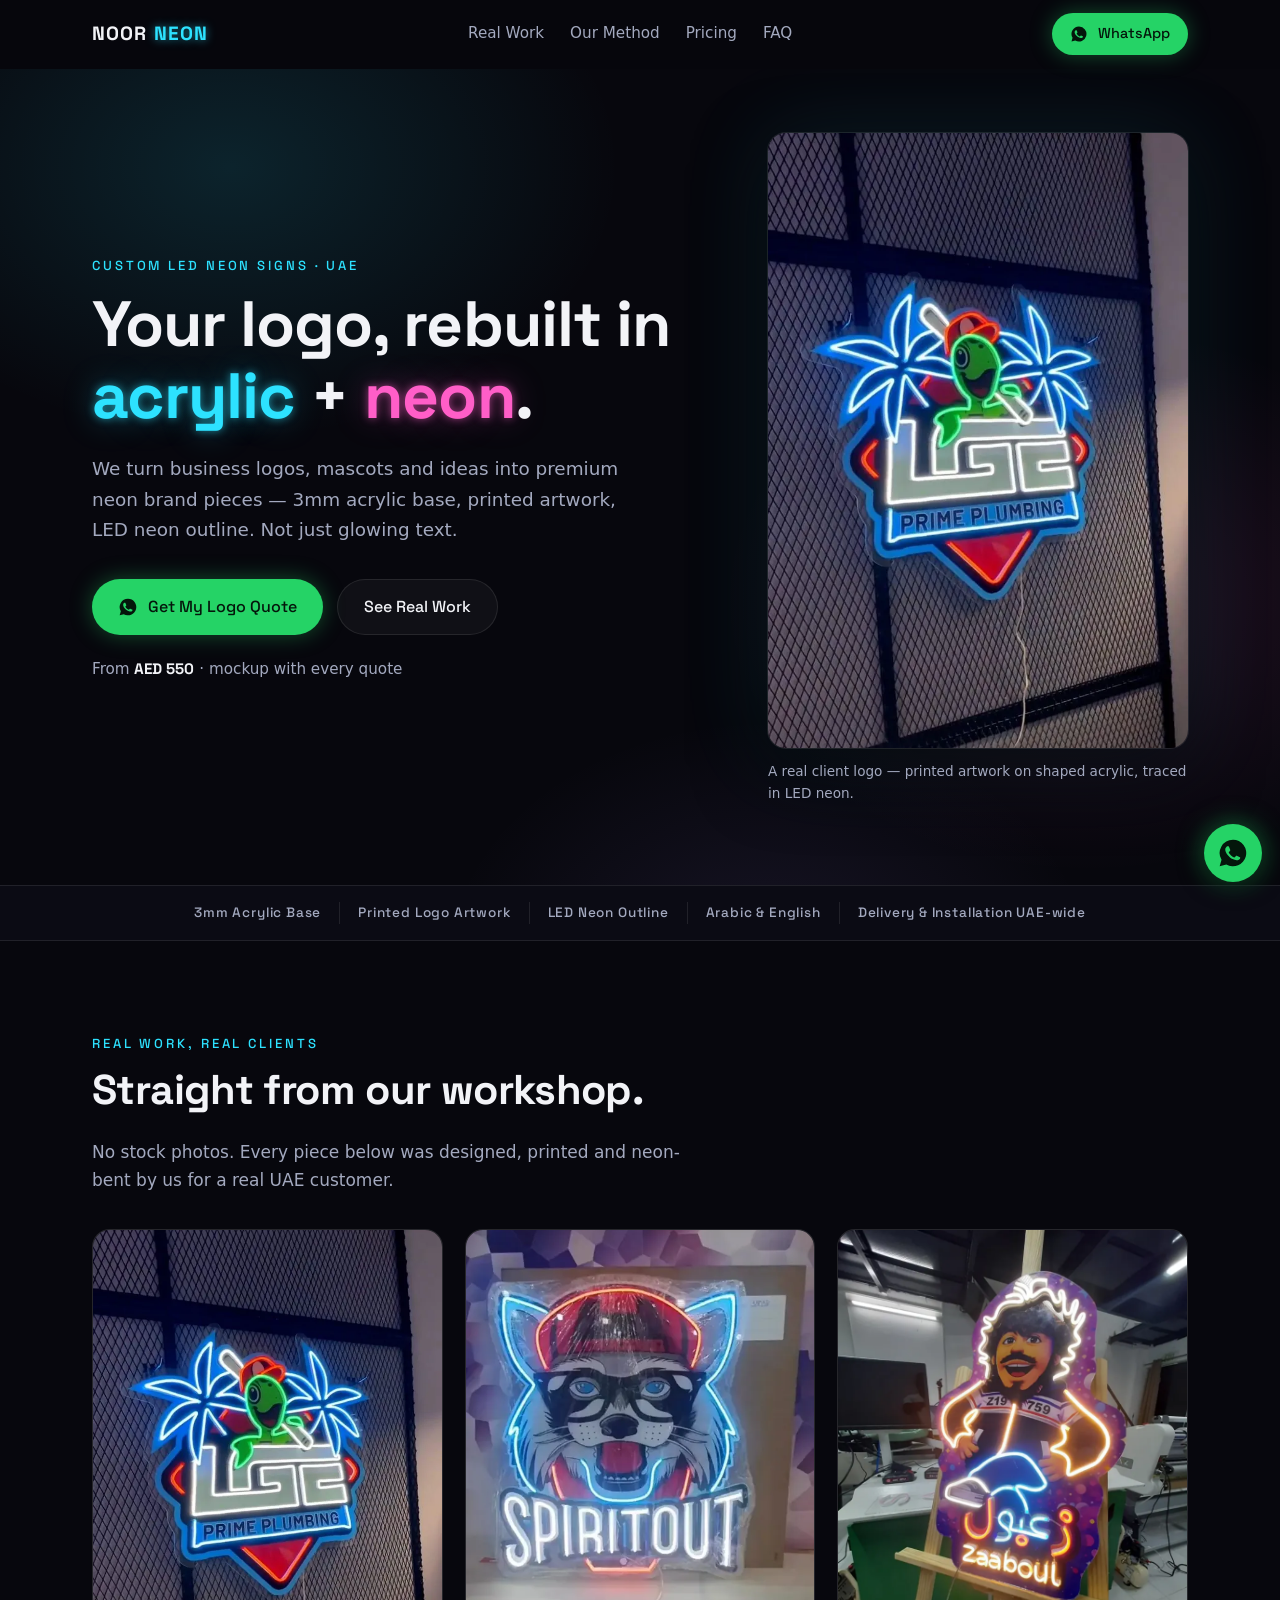
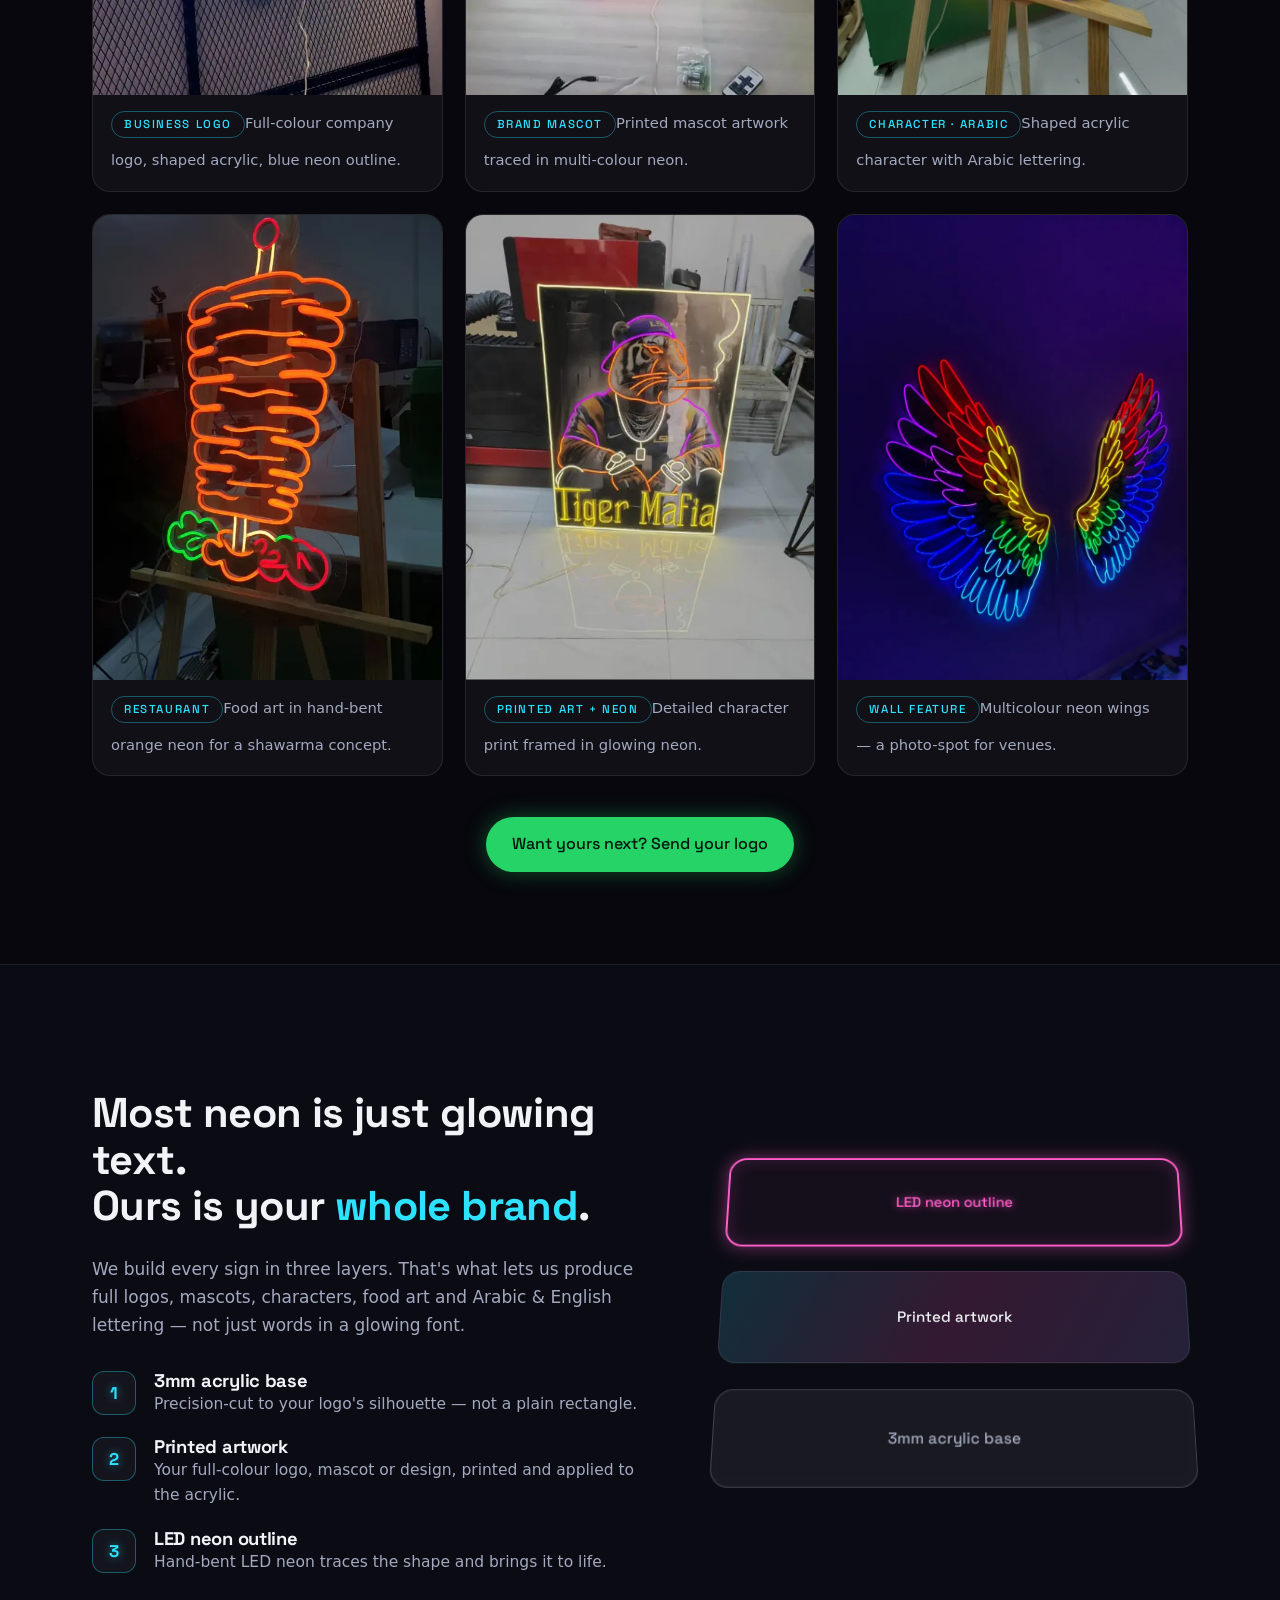
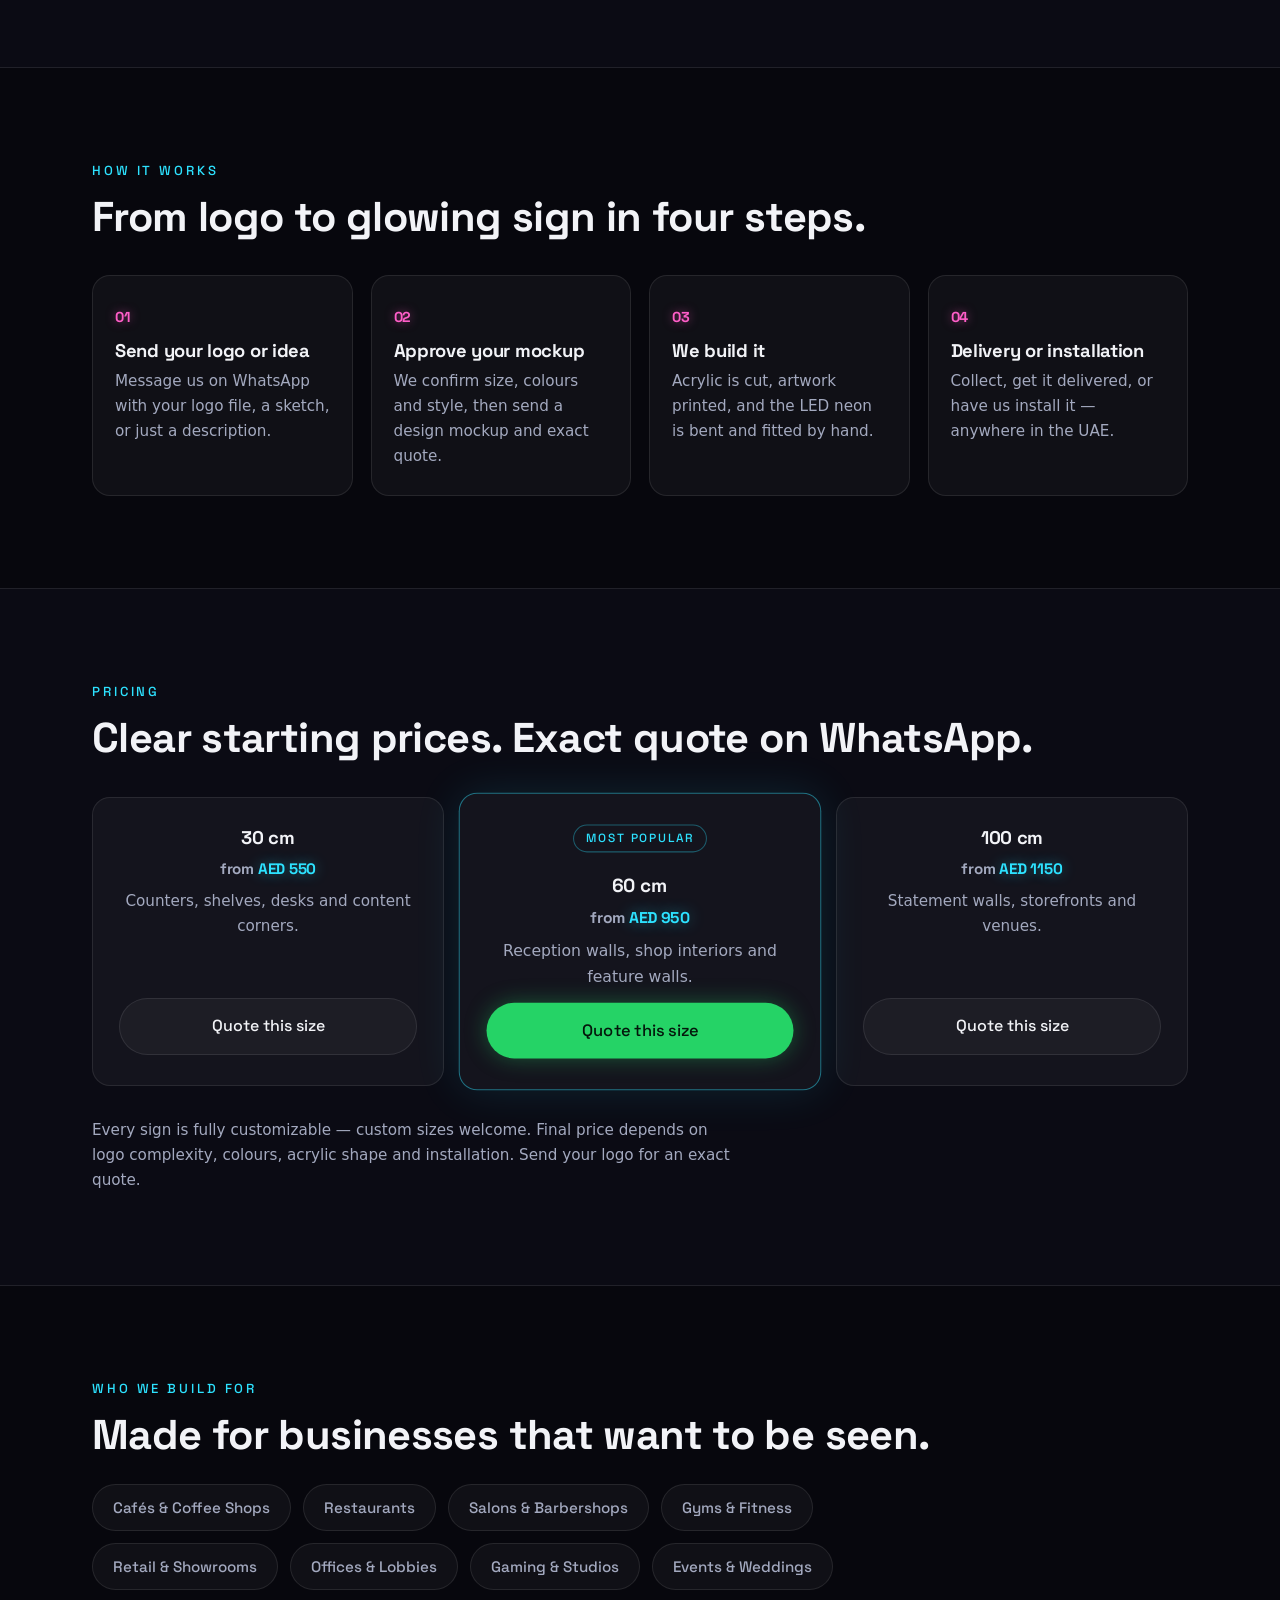
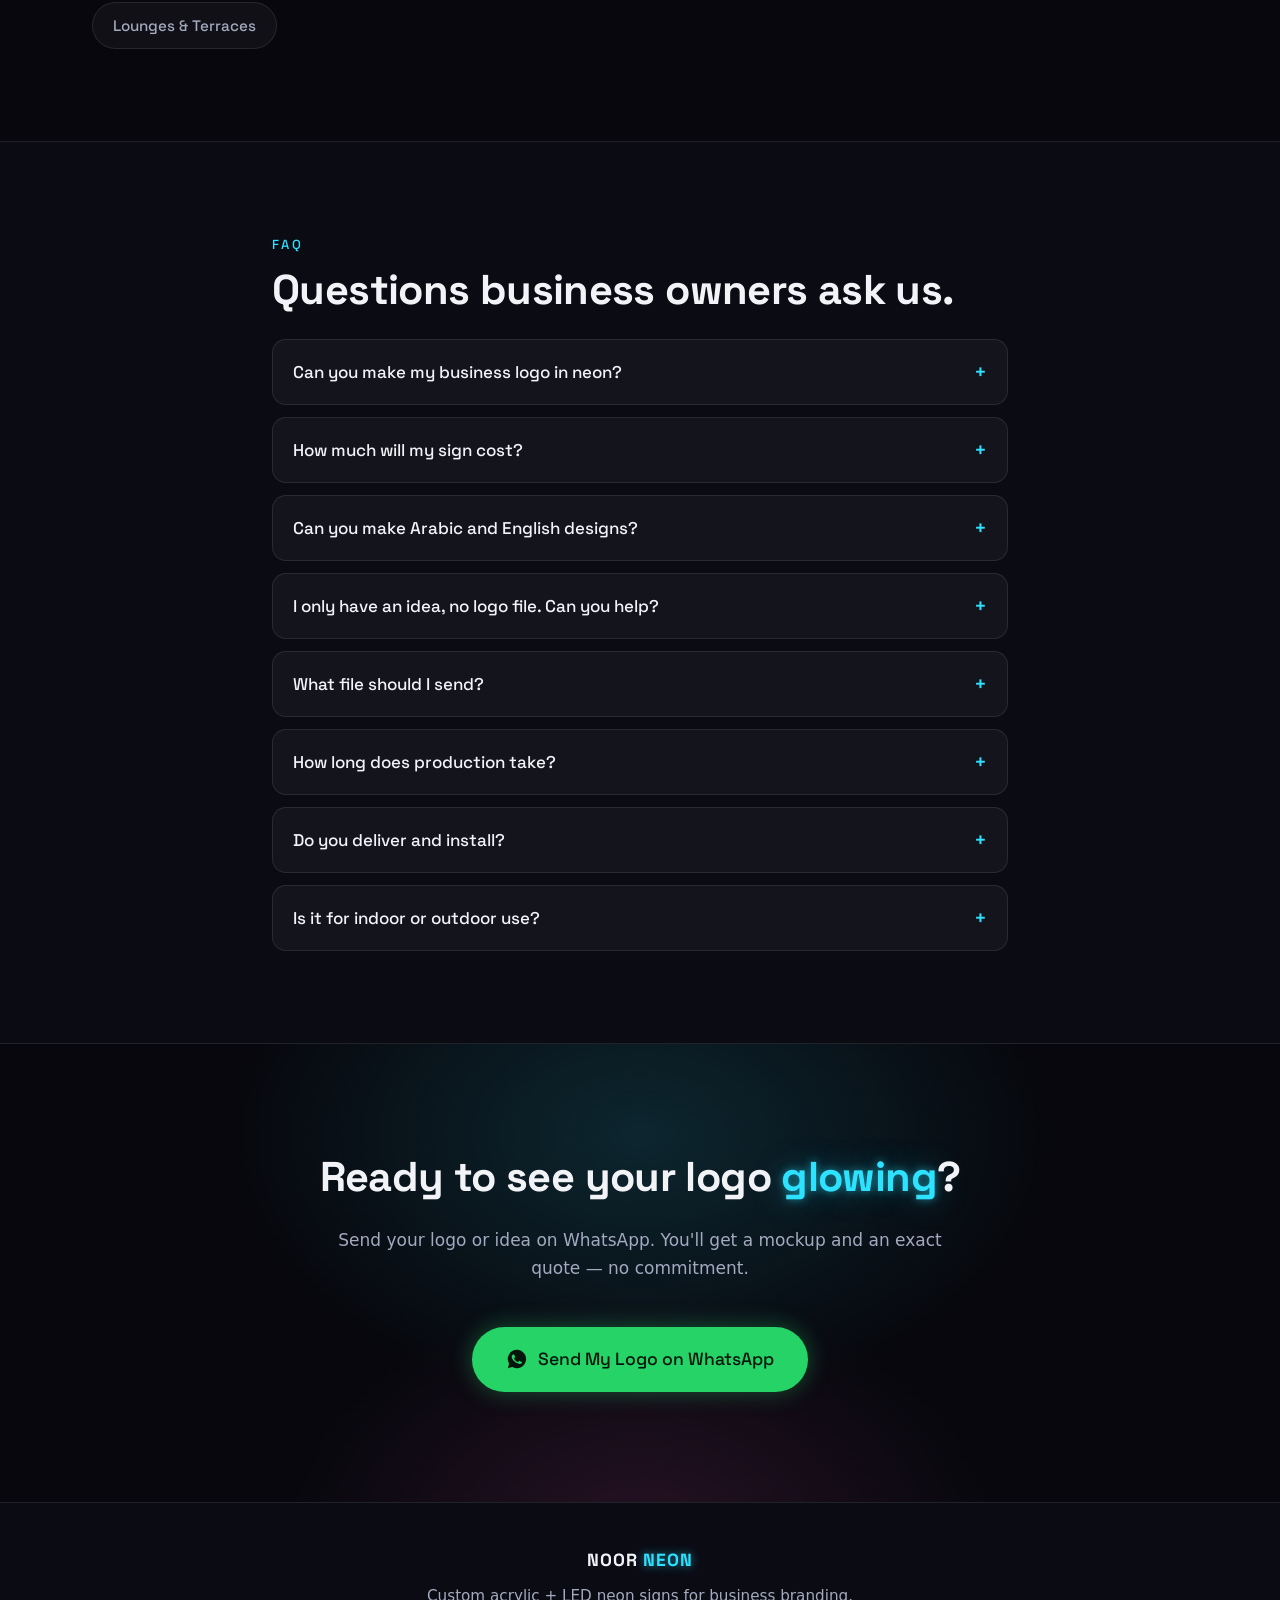
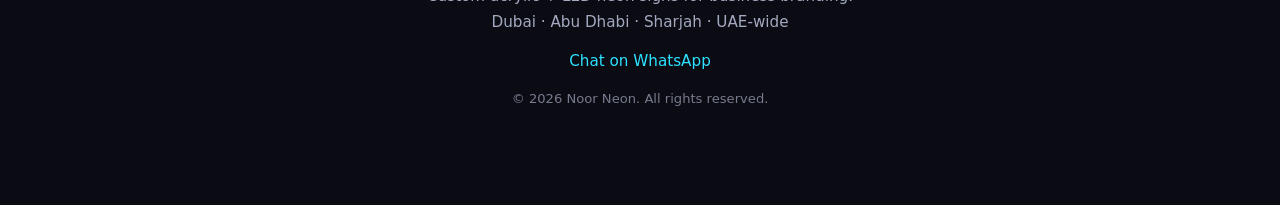
==== index.html @ 8af2d2df "Add premium one-page neon signage website (static, zero-dependency) Custom acrylic + LED neon lead-g" ====
<!DOCTYPE html>
<html lang="en">
<head>
  <meta charset="UTF-8">
  <meta name="viewport" content="width=device-width, initial-scale=1.0">
  <title>Custom Neon Signs UAE | Logo Acrylic Neon Signs for Businesses — Noor Neon</title>
  <meta name="description" content="Turn your logo, mascot or idea into a premium custom LED neon sign in the UAE. 3mm acrylic, printed artwork and neon outlines for cafes, restaurants, salons, gyms, offices and events. From AED 550.">
  <link rel="icon" href="assets/favicon.svg" type="image/svg+xml">
  <link rel="preload" href="assets/fonts/space-grotesk-latin.woff2" as="font" type="font/woff2" crossorigin>
  <link rel="stylesheet" href="css/styles.css">

  <meta property="og:type" content="website">
  <meta property="og:title" content="Custom Neon Signs UAE — Your Logo, Rebuilt in Acrylic + Neon">
  <meta property="og:description" content="Premium custom LED neon signs for UAE businesses. 3mm acrylic base, printed logo artwork, LED neon outline. From AED 550 — send your logo on WhatsApp for a quote.">
  <meta property="og:image" content="assets/img/lse-plumbing-business-logo.webp">

  <script type="application/ld+json">
  {
    "@context": "https://schema.org",
    "@graph": [
      {
        "@type": "LocalBusiness",
        "name": "Noor Neon",
        "description": "Custom LED neon and acrylic signage studio in the UAE. Logo neon signs, mascot signs, Arabic and English designs for businesses.",
        "areaServed": ["Dubai", "Abu Dhabi", "Sharjah", "United Arab Emirates"],
        "priceRange": "AED 550 - AED 1150+",
        "image": "assets/img/lse-plumbing-business-logo.webp"
      },
      {
        "@type": "FAQPage",
        "mainEntity": [
          {
            "@type": "Question",
            "name": "Can you make my business logo in neon?",
            "acceptedAnswer": { "@type": "Answer", "text": "Yes — that's our specialty. We print your full-colour logo on a 3mm acrylic base cut to shape, then trace it with an LED neon outline. Logos, mascots, characters and lettering all work." }
          },
          {
            "@type": "Question",
            "name": "How much does a custom neon sign cost in the UAE?",
            "acceptedAnswer": { "@type": "Answer", "text": "Signs start from AED 550 for 30cm, AED 950 for 60cm and AED 1150 for 100cm. The final price depends on your logo's complexity, colours, acrylic shape and installation — send your logo on WhatsApp for an exact quote." }
          },
          {
            "@type": "Question",
            "name": "Can you make Arabic and English neon designs?",
            "acceptedAnswer": { "@type": "Answer", "text": "Yes. We produce Arabic, English and mixed designs, including Arabic calligraphy combined with logo artwork." }
          },
          {
            "@type": "Question",
            "name": "Do you deliver and install in the UAE?",
            "acceptedAnswer": { "@type": "Answer", "text": "Yes — delivery and professional installation can be arranged across Dubai, Abu Dhabi, Sharjah and the wider UAE." }
          }
        ]
      }
    ]
  }
  </script>
</head>
<body>

<header class="site-header" id="top">
  <div class="container header-inner">
    <a class="wordmark" href="#top" aria-label="Noor Neon — home">NOOR<span> NEON</span></a>
    <nav class="main-nav" aria-label="Main">
      <a href="#work">Real Work</a>
      <a href="#method">Our Method</a>
      <a href="#pricing">Pricing</a>
      <a href="#faq">FAQ</a>
    </nav>
    <a class="btn btn-wa btn-sm" data-wa href="https://wa.me/971500000000">
      <svg class="wa-icon" viewBox="0 0 24 24" aria-hidden="true"><path d="M12 2a10 10 0 0 0-8.6 15.1L2 22l5-1.3A10 10 0 1 0 12 2Zm5.4 14.1c-.2.6-1.3 1.2-1.8 1.3-.5 0-1 .2-3.4-.7-2.9-1.1-4.7-4-4.9-4.2-.1-.2-1.1-1.5-1.1-2.9s.7-2 1-2.3c.2-.3.5-.3.7-.3h.5c.2 0 .4 0 .6.4l.9 2.1c0 .2.1.4 0 .6l-.4.6-.5.5c-.2.2-.3.3-.1.6.1.3.7 1.2 1.6 2 1.1 1 2 1.3 2.3 1.4.3.2.5.1.6-.1l.8-.9c.2-.3.4-.2.6-.1l2 .9c.3.2.5.2.6.4 0 .1 0 .7-.3 1.3Z"/></svg>
      WhatsApp
    </a>
  </div>
</header>

<main>

  <!-- ============ HERO ============ -->
  <section class="hero">
    <div class="hero-glow" aria-hidden="true"></div>
    <div class="container hero-inner">
      <div class="hero-copy">
        <p class="kicker">Custom LED Neon Signs &middot; UAE</p>
        <h1>Your logo, rebuilt in <span class="neon-cyan">acrylic</span> + <span class="neon-pink">neon</span>.</h1>
        <p class="lede">We turn business logos, mascots and ideas into premium neon brand pieces — 3mm acrylic base, printed artwork, LED neon outline. Not just glowing text.</p>
        <div class="hero-cta">
          <a class="btn btn-wa" data-wa data-wa-msg="Hi! I'd like a quote for a custom neon sign. I'll send my logo / idea here." href="https://wa.me/971500000000">
            <svg class="wa-icon" viewBox="0 0 24 24" aria-hidden="true"><path d="M12 2a10 10 0 0 0-8.6 15.1L2 22l5-1.3A10 10 0 1 0 12 2Zm5.4 14.1c-.2.6-1.3 1.2-1.8 1.3-.5 0-1 .2-3.4-.7-2.9-1.1-4.7-4-4.9-4.2-.1-.2-1.1-1.5-1.1-2.9s.7-2 1-2.3c.2-.3.5-.3.7-.3h.5c.2 0 .4 0 .6.4l.9 2.1c0 .2.1.4 0 .6l-.4.6-.5.5c-.2.2-.3.3-.1.6.1.3.7 1.2 1.6 2 1.1 1 2 1.3 2.3 1.4.3.2.5.1.6-.1l.8-.9c.2-.3.4-.2.6-.1l2 .9c.3.2.5.2.6.4 0 .1 0 .7-.3 1.3Z"/></svg>
            Get My Logo Quote
          </a>
          <a class="btn btn-ghost" href="#work">See Real Work</a>
        </div>
        <p class="hero-price">From <strong>AED 550</strong> &middot; mockup with every quote</p>
      </div>
      <figure class="hero-visual">
        <img src="assets/img/lse-plumbing-business-logo.webp" width="683" height="1000" alt="Custom acrylic neon sign of the LSE Prime Plumbing business logo with blue LED neon outline, mounted on a wall" fetchpriority="high">
        <figcaption>A real client logo — printed artwork on shaped acrylic, traced in LED neon.</figcaption>
      </figure>
    </div>
  </section>

  <!-- ============ TRUST STRIP ============ -->
  <div class="trust-strip" role="presentation">
    <div class="container trust-items">
      <span>3mm Acrylic Base</span><span>Printed Logo Artwork</span><span>LED Neon Outline</span><span>Arabic &amp; English</span><span>Delivery &amp; Installation UAE-wide</span>
    </div>
  </div>

  <!-- ============ REAL WORK ============ -->
  <section class="section" id="work">
    <div class="container">
      <p class="kicker reveal">Real work, real clients</p>
      <h2 class="reveal">Straight from our workshop.</h2>
      <p class="section-lede reveal">No stock photos. Every piece below was designed, printed and neon-bent by us for a real UAE customer.</p>
      <div class="gallery">
        <figure class="card g-card reveal">
          <img src="assets/img/lse-plumbing-business-logo.webp" width="683" height="1000" loading="lazy" alt="Full-colour LSE Prime Plumbing logo neon sign with palm trees and blue neon outline">
          <figcaption><span class="tag">Business Logo</span>Full-colour company logo, shaped acrylic, blue neon outline.</figcaption>
        </figure>
        <figure class="card g-card reveal">
          <img src="assets/img/spiritout-wolf-logo.webp" width="562" height="1000" loading="lazy" alt="Spiritout brand mascot neon sign — printed wolf artwork with red cap and neon outline">
          <figcaption><span class="tag">Brand Mascot</span>Printed mascot artwork traced in multi-colour neon.</figcaption>
        </figure>
        <figure class="card g-card reveal">
          <img src="assets/img/zaabout-character-arabic.webp" width="750" height="1000" loading="lazy" alt="Zaabout custom character acrylic neon sign with Arabic lettering">
          <figcaption><span class="tag">Character &middot; Arabic</span>Shaped acrylic character with Arabic lettering.</figcaption>
        </figure>
        <figure class="card g-card reveal">
          <img src="assets/img/food-skewer-restaurant.webp" width="562" height="1000" loading="lazy" alt="Shawarma skewer restaurant neon sign in orange LED neon with Arabic detail">
          <figcaption><span class="tag">Restaurant</span>Food art in hand-bent orange neon for a shawarma concept.</figcaption>
        </figure>
        <figure class="card g-card reveal">
          <img src="assets/img/tiger-mafia-mascot.webp" width="459" height="1000" loading="lazy" alt="Tiger Mafia character neon sign — detailed printed artwork with yellow neon frame">
          <figcaption><span class="tag">Printed Art + Neon</span>Detailed character print framed in glowing neon.</figcaption>
        </figure>
        <figure class="card g-card reveal">
          <img src="assets/img/wings-wall-feature.webp" width="750" height="1000" loading="lazy" alt="Multicolour neon angel wings wall feature — photo spot installation">
          <figcaption><span class="tag">Wall Feature</span>Multicolour neon wings — a photo-spot for venues.</figcaption>
        </figure>
      </div>
      <div class="center reveal">
        <a class="btn btn-wa" data-wa data-wa-msg="Hi! I saw your real work gallery. I'd like a similar custom neon sign — I'll send my logo / idea here." href="https://wa.me/971500000000">Want yours next? Send your logo</a>
      </div>
    </div>
  </section>

  <!-- ============ METHOD ============ -->
  <section class="section section-alt" id="method">
    <div class="container method-grid">
      <div class="method-copy">
        <p class="kicker reveal">Why our signs are different</p>
        <h2 class="reveal">Most neon is just glowing text.<br>Ours is your <em>whole brand</em>.</h2>
        <p class="section-lede reveal">We build every sign in three layers. That's what lets us produce full logos, mascots, characters, food art and Arabic&nbsp;&amp;&nbsp;English lettering — not just words in a glowing font.</p>
        <ol class="layers">
          <li class="reveal"><span class="layer-num">1</span><div><h3>3mm acrylic base</h3><p>Precision-cut to your logo's silhouette — not a plain rectangle.</p></div></li>
          <li class="reveal"><span class="layer-num">2</span><div><h3>Printed artwork</h3><p>Your full-colour logo, mascot or design, printed and applied to the acrylic.</p></div></li>
          <li class="reveal"><span class="layer-num">3</span><div><h3>LED neon outline</h3><p>Hand-bent LED neon traces the shape and brings it to life.</p></div></li>
        </ol>
      </div>
      <div class="layer-stack reveal" aria-hidden="true">
        <div class="stack-plate stack-neon">LED neon outline</div>
        <div class="stack-plate stack-print">Printed artwork</div>
        <div class="stack-plate stack-acrylic">3mm acrylic base</div>
      </div>
    </div>
  </section>

  <!-- ============ PROCESS ============ -->
  <section class="section" id="process">
    <div class="container">
      <p class="kicker reveal">How it works</p>
      <h2 class="reveal">From logo to glowing sign in four steps.</h2>
      <ol class="steps">
        <li class="card reveal"><span class="step-num">01</span><h3>Send your logo or idea</h3><p>Message us on WhatsApp with your logo file, a sketch, or just a description.</p></li>
        <li class="card reveal"><span class="step-num">02</span><h3>Approve your mockup</h3><p>We confirm size, colours and style, then send a design mockup and exact quote.</p></li>
        <li class="card reveal"><span class="step-num">03</span><h3>We build it</h3><p>Acrylic is cut, artwork printed, and the LED neon is bent and fitted by hand.</p></li>
        <li class="card reveal"><span class="step-num">04</span><h3>Delivery or installation</h3><p>Collect, get it delivered, or have us install it — anywhere in the UAE.</p></li>
      </ol>
    </div>
  </section>

  <!-- ============ PRICING ============ -->
  <section class="section section-alt" id="pricing">
    <div class="container">
      <p class="kicker reveal">Pricing</p>
      <h2 class="reveal">Clear starting prices. Exact quote on WhatsApp.</h2>
      <div class="price-grid">
        <div class="card price-card reveal">
          <h3>30 cm</h3>
          <p class="price">from <strong>AED 550</strong></p>
          <p>Counters, shelves, desks and content corners.</p>
          <a class="btn btn-ghost" data-wa data-wa-msg="Hi! I'm interested in a 30cm custom neon sign (from AED 550). Here's my logo / idea:" href="https://wa.me/971500000000">Quote this size</a>
        </div>
        <div class="card price-card featured reveal">
          <span class="tag tag-featured">Most popular</span>
          <h3>60 cm</h3>
          <p class="price">from <strong>AED 950</strong></p>
          <p>Reception walls, shop interiors and feature walls.</p>
          <a class="btn btn-wa" data-wa data-wa-msg="Hi! I'm interested in a 60cm custom neon sign (from AED 950). Here's my logo / idea:" href="https://wa.me/971500000000">Quote this size</a>
        </div>
        <div class="card price-card reveal">
          <h3>100 cm</h3>
          <p class="price">from <strong>AED 1150</strong></p>
          <p>Statement walls, storefronts and venues.</p>
          <a class="btn btn-ghost" data-wa data-wa-msg="Hi! I'm interested in a 100cm custom neon sign (from AED 1150). Here's my logo / idea:" href="https://wa.me/971500000000">Quote this size</a>
        </div>
      </div>
      <p class="price-note reveal">Every sign is fully customizable — custom sizes welcome. Final price depends on logo complexity, colours, acrylic shape and installation. Send your logo for an exact quote.</p>
    </div>
  </section>

  <!-- ============ INDUSTRIES ============ -->
  <section class="section" id="industries">
    <div class="container">
      <p class="kicker reveal">Who we build for</p>
      <h2 class="reveal">Made for businesses that want to be seen.</h2>
      <ul class="chips reveal">
        <li>Cafés &amp; Coffee Shops</li><li>Restaurants</li><li>Salons &amp; Barbershops</li><li>Gyms &amp; Fitness</li><li>Retail &amp; Showrooms</li><li>Offices &amp; Lobbies</li><li>Gaming &amp; Studios</li><li>Events &amp; Weddings</li><li>Lounges &amp; Terraces</li>
      </ul>
    </div>
  </section>

  <!-- ============ FAQ ============ -->
  <section class="section section-alt" id="faq">
    <div class="container faq-wrap">
      <p class="kicker reveal">FAQ</p>
      <h2 class="reveal">Questions business owners ask us.</h2>
      <details class="reveal"><summary>Can you make my business logo in neon?</summary><p>Yes — that's our specialty. We print your full-colour logo on a 3mm acrylic base cut to shape, then trace it with an LED neon outline. Logos, mascots, characters and lettering all work.</p></details>
      <details class="reveal"><summary>How much will my sign cost?</summary><p>Starting prices are AED 550 (30cm), AED 950 (60cm) and AED 1150 (100cm). The final price depends on your logo's complexity, colours, acrylic shape and installation. Send your logo on WhatsApp and you'll get an exact quote with a mockup.</p></details>
      <details class="reveal"><summary>Can you make Arabic and English designs?</summary><p>Yes. We produce Arabic, English and mixed designs — including Arabic calligraphy combined with logo artwork, like the character pieces in our gallery.</p></details>
      <details class="reveal"><summary>I only have an idea, no logo file. Can you help?</summary><p>Absolutely. Describe your idea on WhatsApp and we'll design the artwork and send you a mockup before anything goes to production.</p></details>
      <details class="reveal"><summary>What file should I send?</summary><p>Whatever you have — PNG, JPG, PDF, AI or even a photo of a sketch. High-resolution files give the cleanest print, but we can work from almost anything.</p></details>
      <details class="reveal"><summary>How long does production take?</summary><p>Timelines depend on size and complexity. We confirm production and delivery dates together with your mockup and quote on WhatsApp.</p></details>
      <details class="reveal"><summary>Do you deliver and install?</summary><p>Yes — delivery and professional installation can be arranged across Dubai, Abu Dhabi, Sharjah and the wider UAE.</p></details>
      <details class="reveal"><summary>Is it for indoor or outdoor use?</summary><p>Most brand pieces are designed for interiors, where they look their best. Tell us where you plan to mount yours and we'll recommend the right setup.</p></details>
    </div>
  </section>

  <!-- ============ FINAL CTA ============ -->
  <section class="section final-cta" id="quote">
    <div class="final-glow" aria-hidden="true"></div>
    <div class="container center">
      <h2 class="reveal">Ready to see your logo <span class="neon-cyan">glowing</span>?</h2>
      <p class="section-lede reveal">Send your logo or idea on WhatsApp. You'll get a mockup and an exact quote — no commitment.</p>
      <a class="btn btn-wa btn-lg reveal" data-wa data-wa-msg="Hi! I'd like a quote for a custom neon sign. I'll send my logo / idea here." href="https://wa.me/971500000000">
        <svg class="wa-icon" viewBox="0 0 24 24" aria-hidden="true"><path d="M12 2a10 10 0 0 0-8.6 15.1L2 22l5-1.3A10 10 0 1 0 12 2Zm5.4 14.1c-.2.6-1.3 1.2-1.8 1.3-.5 0-1 .2-3.4-.7-2.9-1.1-4.7-4-4.9-4.2-.1-.2-1.1-1.5-1.1-2.9s.7-2 1-2.3c.2-.3.5-.3.7-.3h.5c.2 0 .4 0 .6.4l.9 2.1c0 .2.1.4 0 .6l-.4.6-.5.5c-.2.2-.3.3-.1.6.1.3.7 1.2 1.6 2 1.1 1 2 1.3 2.3 1.4.3.2.5.1.6-.1l.8-.9c.2-.3.4-.2.6-.1l2 .9c.3.2.5.2.6.4 0 .1 0 .7-.3 1.3Z"/></svg>
        Send My Logo on WhatsApp
      </a>
    </div>
  </section>

</main>

<footer class="site-footer">
  <div class="container footer-inner">
    <p class="wordmark">NOOR<span> NEON</span></p>
    <p>Custom acrylic + LED neon signs for business branding.<br>Dubai &middot; Abu Dhabi &middot; Sharjah &middot; UAE-wide</p>
    <p><a data-wa href="https://wa.me/971500000000">Chat on WhatsApp</a></p>
    <p class="fine">&copy; <span id="year">2026</span> Noor Neon. All rights reserved.</p>
  </div>
</footer>

<!-- Floating WhatsApp button -->
<a class="wa-fab" data-wa data-wa-msg="Hi! I'd like a quote for a custom neon sign. I'll send my logo / idea here." href="https://wa.me/971500000000" aria-label="Chat with us on WhatsApp">
  <svg viewBox="0 0 24 24" aria-hidden="true"><path d="M12 2a10 10 0 0 0-8.6 15.1L2 22l5-1.3A10 10 0 1 0 12 2Zm5.4 14.1c-.2.6-1.3 1.2-1.8 1.3-.5 0-1 .2-3.4-.7-2.9-1.1-4.7-4-4.9-4.2-.1-.2-1.1-1.5-1.1-2.9s.7-2 1-2.3c.2-.3.5-.3.7-.3h.5c.2 0 .4 0 .6.4l.9 2.1c0 .2.1.4 0 .6l-.4.6-.5.5c-.2.2-.3.3-.1.6.1.3.7 1.2 1.6 2 1.1 1 2 1.3 2.3 1.4.3.2.5.1.6-.1l.8-.9c.2-.3.4-.2.6-.1l2 .9c.3.2.5.2.6.4 0 .1 0 .7-.3 1.3Z"/></svg>
</a>

<script src="js/main.js"></script>
</body>
</html>
---- css/styles.css ----
/* ============================================================
   Noor Neon — premium dark neon studio
   ============================================================ */

@font-face {
  font-family: "Space Grotesk";
  src: url("../assets/fonts/space-grotesk-latin.woff2") format("woff2");
  font-weight: 300 700;
  font-display: swap;
}

:root {
  --bg: #07070d;
  --bg-alt: #0b0b14;
  --surface: rgba(255, 255, 255, 0.04);
  --border: rgba(255, 255, 255, 0.09);
  --text: #f2f3f7;
  --muted: #a3a9bf;
  --cyan: #2de2ff;
  --pink: #ff5ec8;
  --violet: #a78bfa;
  --wa: #25d366;
  --radius: 18px;
  --font-display: "Space Grotesk", system-ui, sans-serif;
  --font-body: system-ui, -apple-system, "Segoe UI", Roboto, sans-serif;
}

* { box-sizing: border-box; margin: 0; padding: 0; }

html { scroll-behavior: smooth; }

body {
  background: var(--bg);
  color: var(--text);
  font-family: var(--font-body);
  font-size: 1.0625rem;
  line-height: 1.65;
  -webkit-font-smoothing: antialiased;
  overflow-x: hidden;
}

img { max-width: 100%; height: auto; display: block; }

h1, h2, h3, .wordmark, .price, .step-num {
  font-family: var(--font-display);
  line-height: 1.12;
  letter-spacing: -0.015em;
  font-weight: 700;
}

h1 { font-size: clamp(2.4rem, 5.5vw, 4rem); }
h2 { font-size: clamp(1.8rem, 3.6vw, 2.6rem); margin-bottom: 0.6em; }
h3 { font-size: 1.15rem; }
em { font-style: normal; color: var(--cyan); }

a { color: var(--cyan); text-decoration: none; }

.container { max-width: 1140px; margin: 0 auto; padding: 0 22px; }
.center { text-align: center; }

/* ---------- neon text ---------- */
.neon-cyan {
  color: var(--cyan);
  text-shadow: 0 0 8px rgba(45, 226, 255, 0.55), 0 0 32px rgba(45, 226, 255, 0.35);
}
.neon-pink {
  color: var(--pink);
  text-shadow: 0 0 8px rgba(255, 94, 200, 0.55), 0 0 32px rgba(255, 94, 200, 0.35);
}

.kicker {
  font-family: var(--font-display);
  font-weight: 500;
  font-size: 0.82rem;
  letter-spacing: 0.22em;
  text-transform: uppercase;
  color: var(--cyan);
  margin-bottom: 0.9em;
}

.section-lede { color: var(--muted); max-width: 620px; margin-bottom: 2rem; }
.center .section-lede { margin-left: auto; margin-right: auto; }

/* ---------- header ---------- */
.site-header {
  position: sticky;
  top: 0;
  z-index: 50;
  background: rgba(7, 7, 13, 0.72);
  backdrop-filter: blur(14px);
  -webkit-backdrop-filter: blur(14px);
  border-bottom: 1px solid transparent;
  transition: border-color 0.3s;
}
.site-header.scrolled { border-bottom-color: var(--border); }

.header-inner {
  display: flex;
  align-items: center;
  justify-content: space-between;
  gap: 16px;
  height: 68px;
}

.wordmark {
  font-family: var(--font-display);
  font-weight: 700;
  font-size: 1.2rem;
  letter-spacing: 0.06em;
  color: var(--text);
}
.wordmark span {
  color: var(--cyan);
  text-shadow: 0 0 10px rgba(45, 226, 255, 0.6);
}

.main-nav { display: flex; gap: 26px; }
.main-nav a {
  color: var(--muted);
  font-size: 0.95rem;
  transition: color 0.2s;
}
.main-nav a:hover { color: var(--text); }

@media (max-width: 760px) {
  .main-nav { display: none; }
}

/* ---------- buttons ---------- */
.btn {
  display: inline-flex;
  align-items: center;
  justify-content: center;
  gap: 10px;
  font-family: var(--font-display);
  font-weight: 500;
  font-size: 1rem;
  padding: 14px 26px;
  border-radius: 999px;
  transition: transform 0.2s, box-shadow 0.2s, background 0.2s;
  white-space: nowrap;
}
.btn:active { transform: scale(0.97); }

.btn-wa {
  background: var(--wa);
  color: #04160b;
  box-shadow: 0 0 22px rgba(37, 211, 102, 0.35);
}
.btn-wa:hover {
  transform: translateY(-2px);
  box-shadow: 0 0 34px rgba(37, 211, 102, 0.55);
}

.btn-ghost {
  border: 1px solid var(--border);
  color: var(--text);
  background: var(--surface);
}
.btn-ghost:hover { border-color: rgba(45, 226, 255, 0.5); box-shadow: 0 0 18px rgba(45, 226, 255, 0.15); }

.btn-sm { padding: 9px 18px; font-size: 0.9rem; }
.btn-lg { padding: 18px 34px; font-size: 1.1rem; }

.wa-icon { width: 1.25em; height: 1.25em; fill: currentColor; flex: none; }

/* ---------- hero ---------- */
.hero { position: relative; padding: 64px 0 80px; }

.hero-glow {
  position: absolute;
  inset: 0;
  pointer-events: none;
  background:
    radial-gradient(600px 420px at 18% 12%, rgba(45, 226, 255, 0.13), transparent 65%),
    radial-gradient(560px 420px at 85% 65%, rgba(255, 94, 200, 0.12), transparent 65%),
    radial-gradient(500px 380px at 60% 110%, rgba(167, 139, 250, 0.10), transparent 65%);
}

.hero-inner {
  position: relative;
  display: grid;
  grid-template-columns: 1.15fr 0.85fr;
  gap: 48px;
  align-items: center;
}

.hero-copy .lede {
  color: var(--muted);
  font-size: 1.15rem;
  max-width: 540px;
  margin: 1.2em 0 1.8em;
}

.hero-cta { display: flex; flex-wrap: wrap; gap: 14px; }

.hero-price {
  margin-top: 1.4em;
  color: var(--muted);
  font-size: 0.95rem;
}
.hero-price strong { color: var(--text); font-family: var(--font-display); }

.hero-visual {
  position: relative;
  max-width: 420px;
  justify-self: end;
}
.hero-visual img {
  border-radius: var(--radius);
  box-shadow:
    0 0 0 1px var(--border),
    0 24px 70px rgba(0, 0, 0, 0.55),
    0 0 90px rgba(45, 226, 255, 0.12);
}
.hero-visual figcaption {
  margin-top: 12px;
  font-size: 0.85rem;
  color: var(--muted);
}

@media (max-width: 900px) {
  .hero { padding: 40px 0 60px; }
  .hero-inner { grid-template-columns: 1fr; gap: 36px; }
  .hero-visual { justify-self: center; max-width: 340px; }
}

/* ---------- trust strip ---------- */
.trust-strip {
  border-top: 1px solid var(--border);
  border-bottom: 1px solid var(--border);
  background: var(--bg-alt);
  padding: 16px 0;
}
.trust-items {
  display: flex;
  flex-wrap: wrap;
  gap: 10px 0;
  justify-content: center;
}
.trust-items span {
  font-family: var(--font-display);
  font-size: 0.85rem;
  font-weight: 500;
  letter-spacing: 0.06em;
  color: var(--muted);
  padding: 0 18px;
}
.trust-items span + span { border-left: 1px solid var(--border); }

/* ---------- sections ---------- */
.section { padding: 92px 0; }
.section-alt { background: var(--bg-alt); border-top: 1px solid var(--border); border-bottom: 1px solid var(--border); }

/* ---------- cards ---------- */
.card {
  background: var(--surface);
  border: 1px solid var(--border);
  border-radius: var(--radius);
  transition: transform 0.25s, border-color 0.25s, box-shadow 0.25s;
}

/* ---------- gallery ---------- */
.gallery {
  display: grid;
  grid-template-columns: repeat(3, 1fr);
  gap: 22px;
  margin: 2.2rem 0 2.6rem;
}
.g-card { overflow: hidden; }
.g-card img {
  width: 100%;
  aspect-ratio: 3 / 4;
  object-fit: cover;
  transition: transform 0.4s;
}
.g-card:hover {
  transform: translateY(-5px);
  border-color: rgba(45, 226, 255, 0.4);
  box-shadow: 0 14px 44px rgba(0, 0, 0, 0.5), 0 0 34px rgba(45, 226, 255, 0.12);
}
.g-card:hover img { transform: scale(1.04); }
.g-card figcaption {
  padding: 16px 18px 18px;
  font-size: 0.92rem;
  color: var(--muted);
}

.tag {
  display: inline-block;
  font-family: var(--font-display);
  font-size: 0.72rem;
  font-weight: 500;
  letter-spacing: 0.14em;
  text-transform: uppercase;
  color: var(--cyan);
  border: 1px solid rgba(45, 226, 255, 0.35);
  border-radius: 999px;
  padding: 3px 12px;
  margin-bottom: 10px;
}

@media (max-width: 900px) { .gallery { grid-template-columns: repeat(2, 1fr); gap: 14px; } }

/* ---------- method ---------- */
.method-grid {
  display: grid;
  grid-template-columns: 1.1fr 0.9fr;
  gap: 56px;
  align-items: center;
}

.layers { list-style: none; margin-top: 2rem; display: grid; gap: 20px; }
.layers li { display: flex; gap: 18px; align-items: flex-start; }
.layers p { color: var(--muted); font-size: 0.97rem; }

.layer-num {
  font-family: var(--font-display);
  font-weight: 700;
  flex: none;
  width: 44px;
  height: 44px;
  display: grid;
  place-items: center;
  border-radius: 12px;
  background: var(--surface);
  border: 1px solid rgba(45, 226, 255, 0.35);
  color: var(--cyan);
  text-shadow: 0 0 10px rgba(45, 226, 255, 0.6);
}

/* layered-plate diagram */
.layer-stack {
  position: relative;
  display: grid;
  gap: 26px;
  padding: 30px 0;
  transform: perspective(900px) rotateX(14deg);
}
.stack-plate {
  font-family: var(--font-display);
  font-weight: 500;
  font-size: 0.95rem;
  text-align: center;
  padding: 34px 20px;
  border-radius: var(--radius);
}
.stack-neon {
  color: var(--pink);
  border: 2px solid var(--pink);
  box-shadow: 0 0 18px rgba(255, 94, 200, 0.45), inset 0 0 18px rgba(255, 94, 200, 0.18);
  text-shadow: 0 0 8px rgba(255, 94, 200, 0.7);
  background: rgba(255, 94, 200, 0.04);
}
.stack-print {
  color: var(--text);
  border: 1px solid var(--border);
  background: linear-gradient(120deg, rgba(45, 226, 255, 0.16), rgba(255, 94, 200, 0.16), rgba(167, 139, 250, 0.16));
}
.stack-acrylic {
  color: var(--muted);
  border: 1px solid rgba(255, 255, 255, 0.18);
  background: rgba(255, 255, 255, 0.055);
  backdrop-filter: blur(4px);
}

@media (max-width: 900px) {
  .method-grid { grid-template-columns: 1fr; gap: 40px; }
  .layer-stack { max-width: 420px; margin: 0 auto; width: 100%; }
}

/* ---------- process ---------- */
.steps {
  list-style: none;
  display: grid;
  grid-template-columns: repeat(4, 1fr);
  gap: 18px;
  margin-top: 2.2rem;
  counter-reset: step;
}
.steps li { padding: 26px 22px; }
.steps h3 { margin: 10px 0 8px; }
.steps p { color: var(--muted); font-size: 0.95rem; }
.step-num {
  font-size: 0.9rem;
  color: var(--pink);
  text-shadow: 0 0 10px rgba(255, 94, 200, 0.5);
}

@media (max-width: 980px) { .steps { grid-template-columns: repeat(2, 1fr); } }
@media (max-width: 560px) { .steps { grid-template-columns: 1fr; } }

/* ---------- pricing ---------- */
.price-grid {
  display: grid;
  grid-template-columns: repeat(3, 1fr);
  gap: 20px;
  margin-top: 2.2rem;
  align-items: stretch;
}
.price-card {
  padding: 30px 26px;
  text-align: center;
  display: flex;
  flex-direction: column;
  gap: 12px;
}
.price-card p { color: var(--muted); font-size: 0.95rem; }
.price-card .btn { margin-top: auto; }
.price {
  font-size: 1.7rem;
  color: var(--text);
}
.price strong { color: var(--cyan); text-shadow: 0 0 14px rgba(45, 226, 255, 0.45); }

.price-card.featured {
  border-color: rgba(45, 226, 255, 0.45);
  box-shadow: 0 0 44px rgba(45, 226, 255, 0.12);
  transform: scale(1.03);
}
.tag-featured { align-self: center; }

.price-note {
  margin-top: 2rem;
  color: var(--muted);
  font-size: 0.95rem;
  max-width: 640px;
}

@media (max-width: 860px) {
  .price-grid { grid-template-columns: 1fr; max-width: 440px; margin-left: auto; margin-right: auto; }
  .price-card.featured { transform: none; }
}

/* ---------- industries ---------- */
.chips {
  list-style: none;
  display: flex;
  flex-wrap: wrap;
  gap: 12px;
  margin-top: 1.6rem;
  max-width: 760px;
}
.chips li {
  font-family: var(--font-display);
  font-weight: 500;
  font-size: 0.95rem;
  padding: 10px 20px;
  border-radius: 999px;
  border: 1px solid var(--border);
  background: var(--surface);
  color: var(--muted);
  transition: border-color 0.2s, color 0.2s, box-shadow 0.2s;
}
.chips li:hover {
  color: var(--text);
  border-color: rgba(45, 226, 255, 0.45);
  box-shadow: 0 0 16px rgba(45, 226, 255, 0.12);
}

/* ---------- FAQ ---------- */
.faq-wrap { max-width: 780px; }
.faq-wrap details {
  border: 1px solid var(--border);
  border-radius: 14px;
  background: var(--surface);
  margin-top: 12px;
  overflow: hidden;
}
.faq-wrap summary {
  cursor: pointer;
  list-style: none;
  font-family: var(--font-display);
  font-weight: 500;
  padding: 18px 48px 18px 20px;
  position: relative;
  transition: color 0.2s;
}
.faq-wrap summary::-webkit-details-marker { display: none; }
.faq-wrap summary::after {
  content: "+";
  position: absolute;
  right: 20px;
  top: 50%;
  translate: 0 -50%;
  font-size: 1.3rem;
  color: var(--cyan);
  transition: rotate 0.25s;
}
.faq-wrap details[open] summary { color: var(--cyan); }
.faq-wrap details[open] summary::after { rotate: 45deg; }
.faq-wrap details p { padding: 0 20px 18px; color: var(--muted); }

/* ---------- final CTA ---------- */
.final-cta { position: relative; padding: 110px 0; overflow: hidden; }
.final-glow {
  position: absolute;
  inset: 0;
  pointer-events: none;
  background:
    radial-gradient(640px 420px at 50% 20%, rgba(45, 226, 255, 0.14), transparent 65%),
    radial-gradient(560px 400px at 50% 110%, rgba(255, 94, 200, 0.13), transparent 65%);
}
.final-cta .container { position: relative; }
.final-cta .btn-lg { margin-top: 0.8rem; }

/* ---------- footer ---------- */
.site-footer {
  border-top: 1px solid var(--border);
  background: var(--bg-alt);
  padding: 48px 0 96px;
}
.footer-inner { display: grid; gap: 14px; text-align: center; color: var(--muted); font-size: 0.95rem; }
.footer-inner .wordmark { font-size: 1.1rem; }
.fine { font-size: 0.82rem; opacity: 0.7; }

/* ---------- WhatsApp FAB ---------- */
.wa-fab {
  position: fixed;
  right: 18px;
  bottom: 18px;
  z-index: 60;
  width: 58px;
  height: 58px;
  border-radius: 50%;
  background: var(--wa);
  display: grid;
  place-items: center;
  box-shadow: 0 6px 22px rgba(0, 0, 0, 0.45), 0 0 26px rgba(37, 211, 102, 0.5);
  transition: transform 0.2s, box-shadow 0.2s;
}
.wa-fab:hover { transform: scale(1.07); box-shadow: 0 6px 26px rgba(0, 0, 0, 0.5), 0 0 38px rgba(37, 211, 102, 0.7); }
.wa-fab svg { width: 32px; height: 32px; fill: #04160b; }

/* ---------- scroll reveal ---------- */
.reveal { opacity: 0; translate: 0 22px; transition: opacity 0.6s ease, translate 0.6s ease; }
.reveal.in { opacity: 1; translate: 0 0; }

@media (prefers-reduced-motion: reduce) {
  html { scroll-behavior: auto; }
  .reveal { opacity: 1; translate: none; transition: none; }
  * { transition-duration: 0.01ms !important; animation-duration: 0.01ms !important; }
}

/* ---------- focus visibility ---------- */
a:focus-visible, summary:focus-visible {
  outline: 2px solid var(--cyan);
  outline-offset: 3px;
  border-radius: 6px;
}
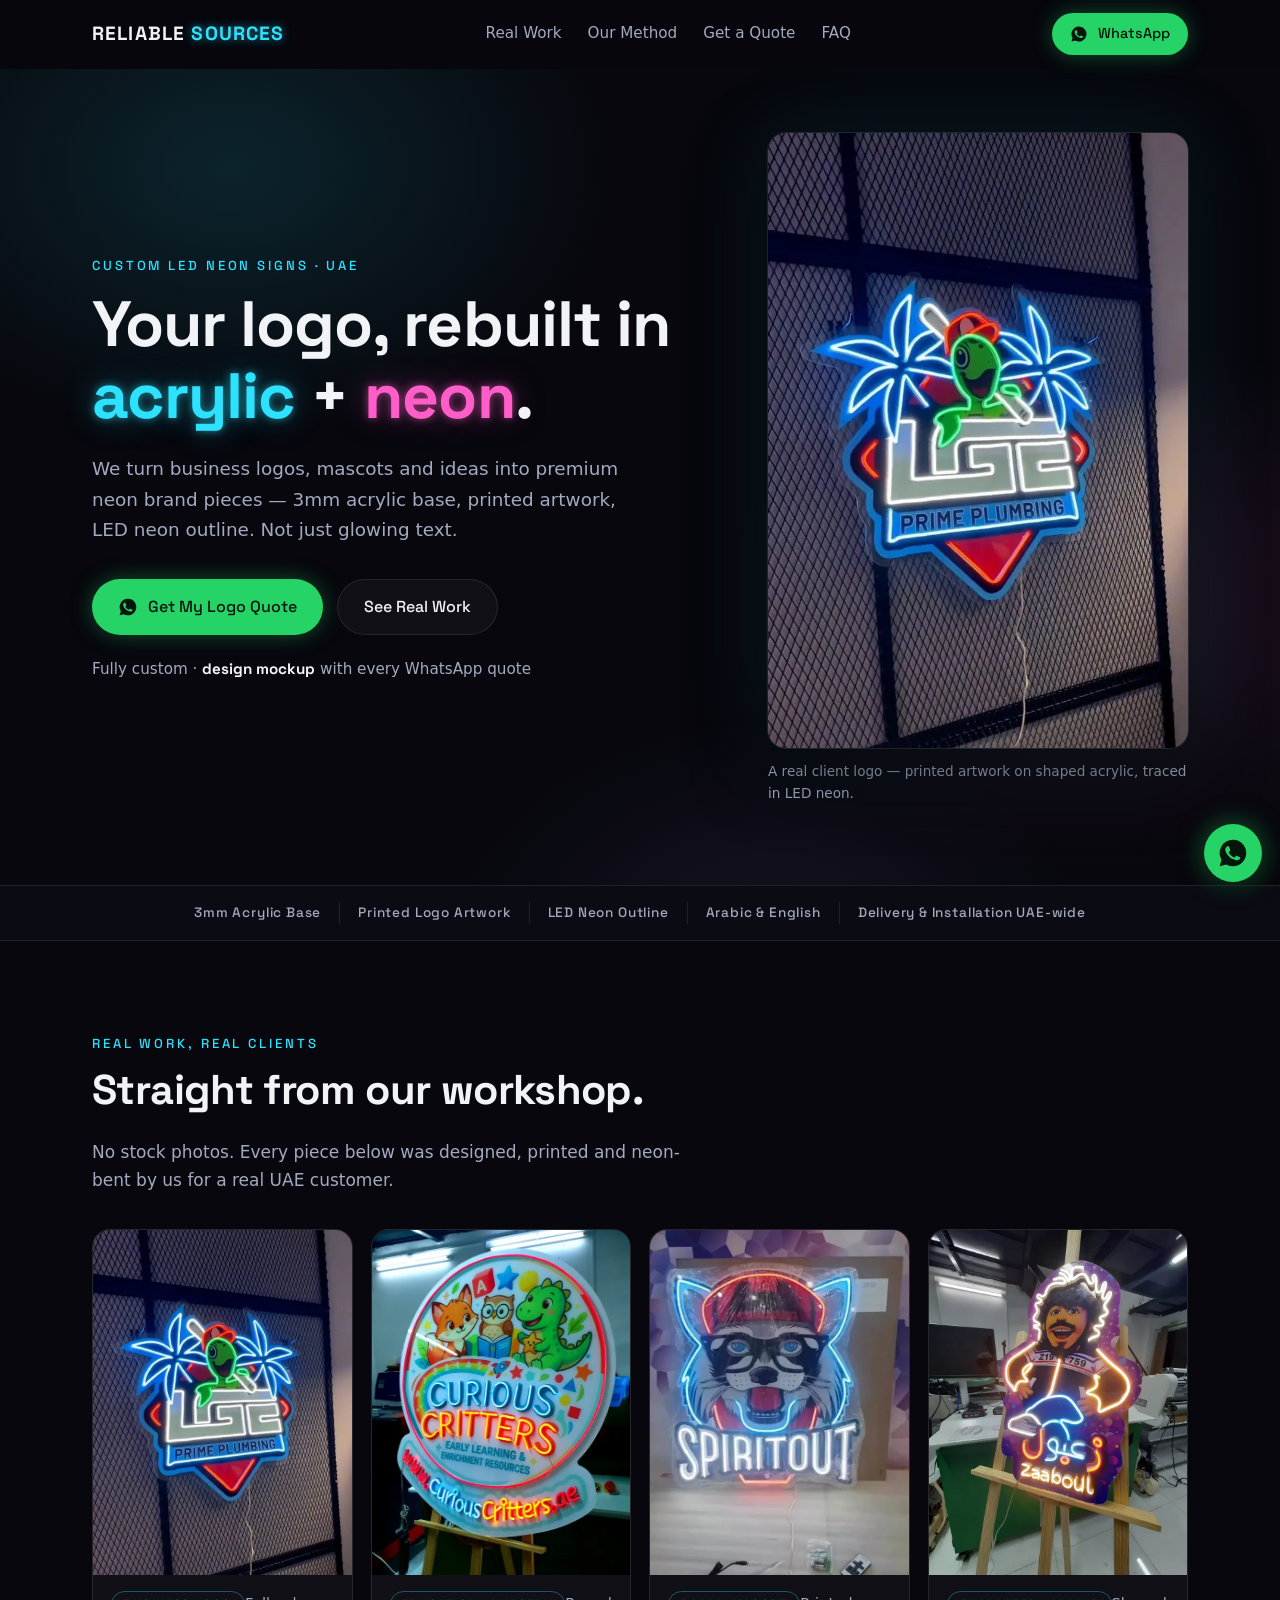
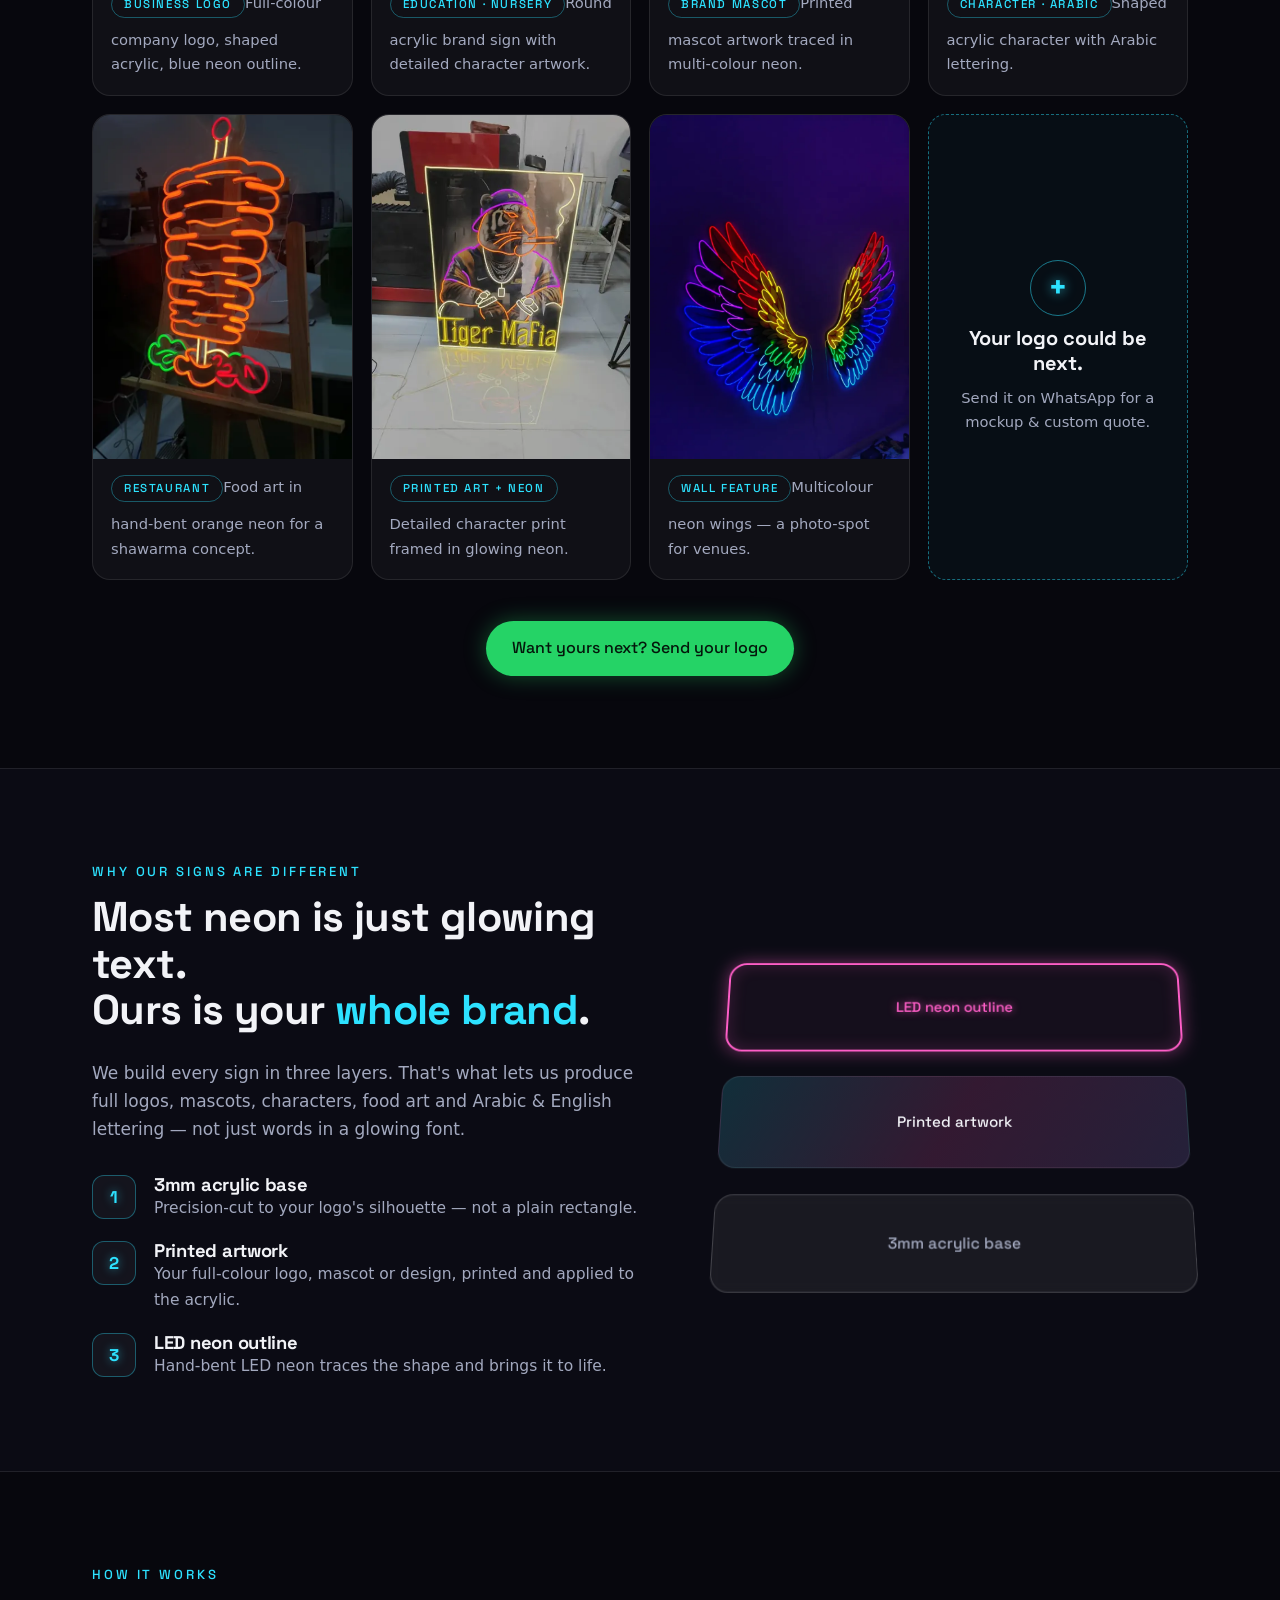
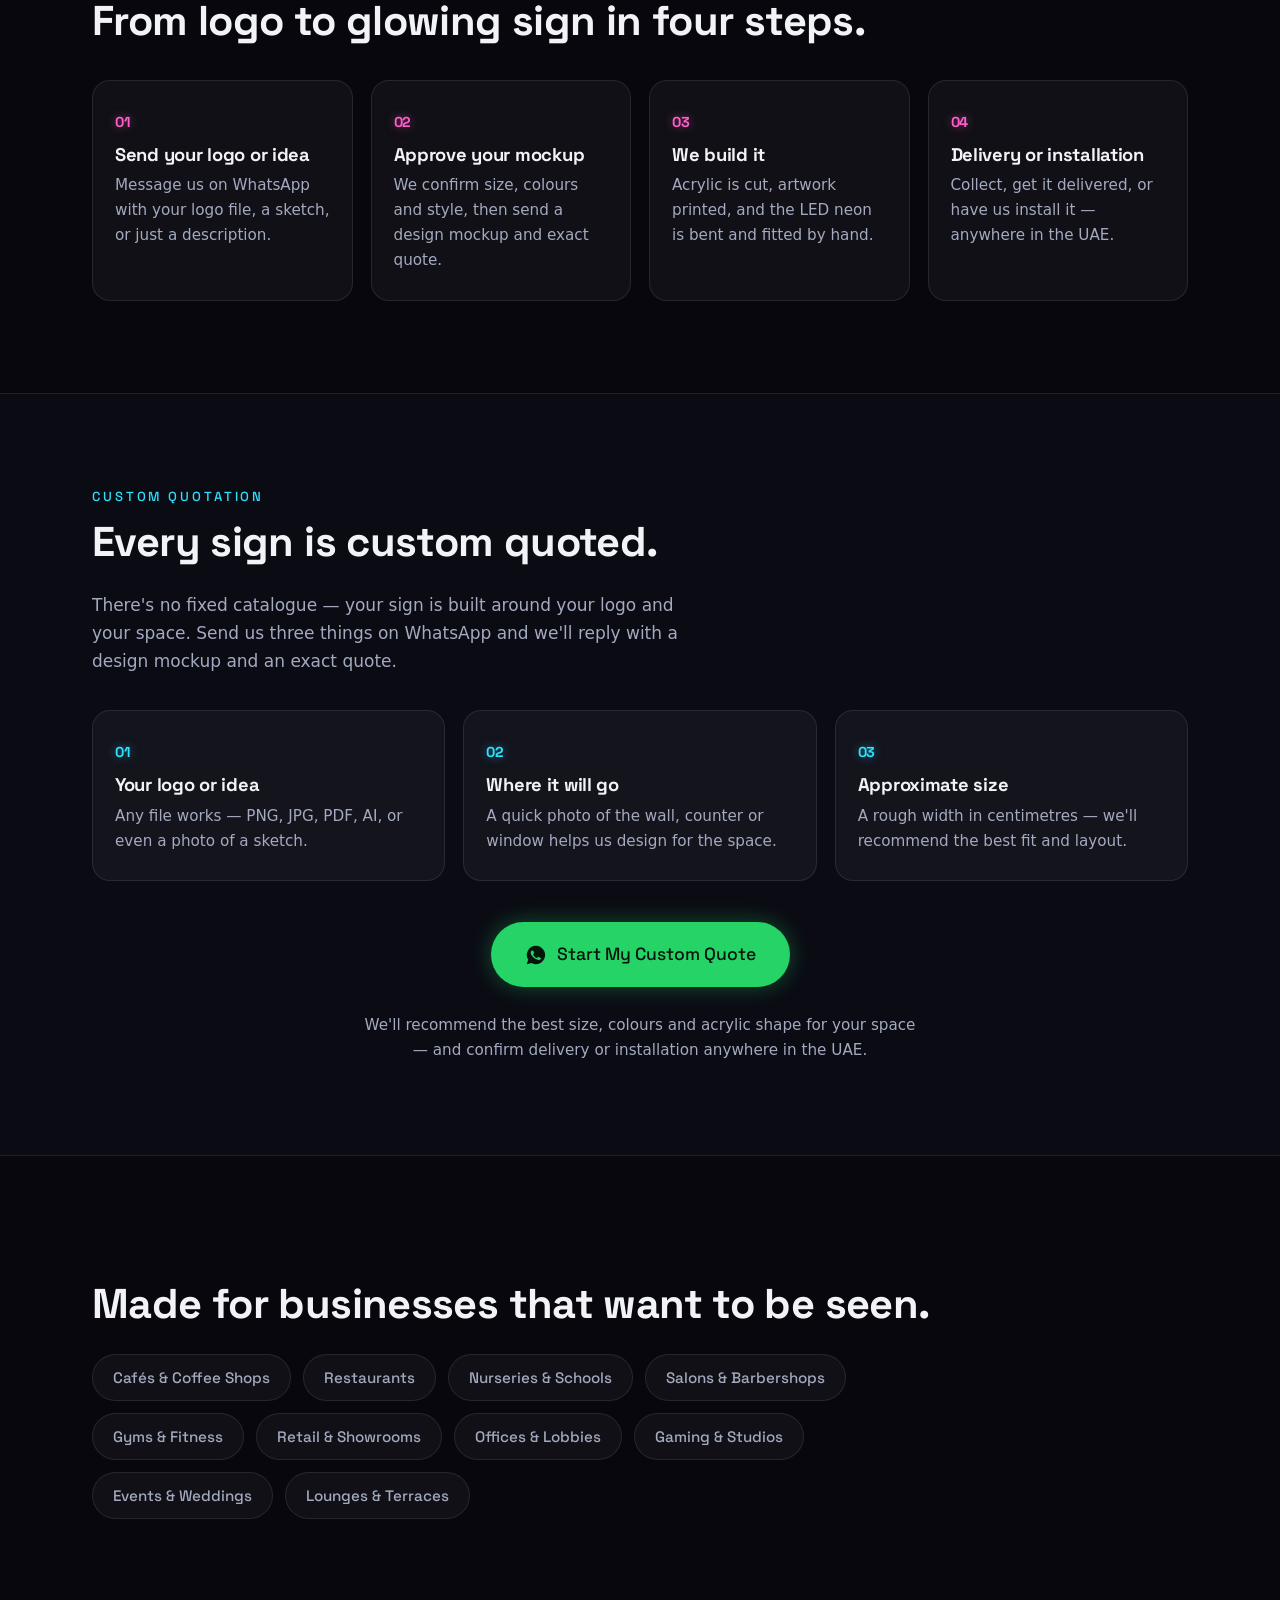
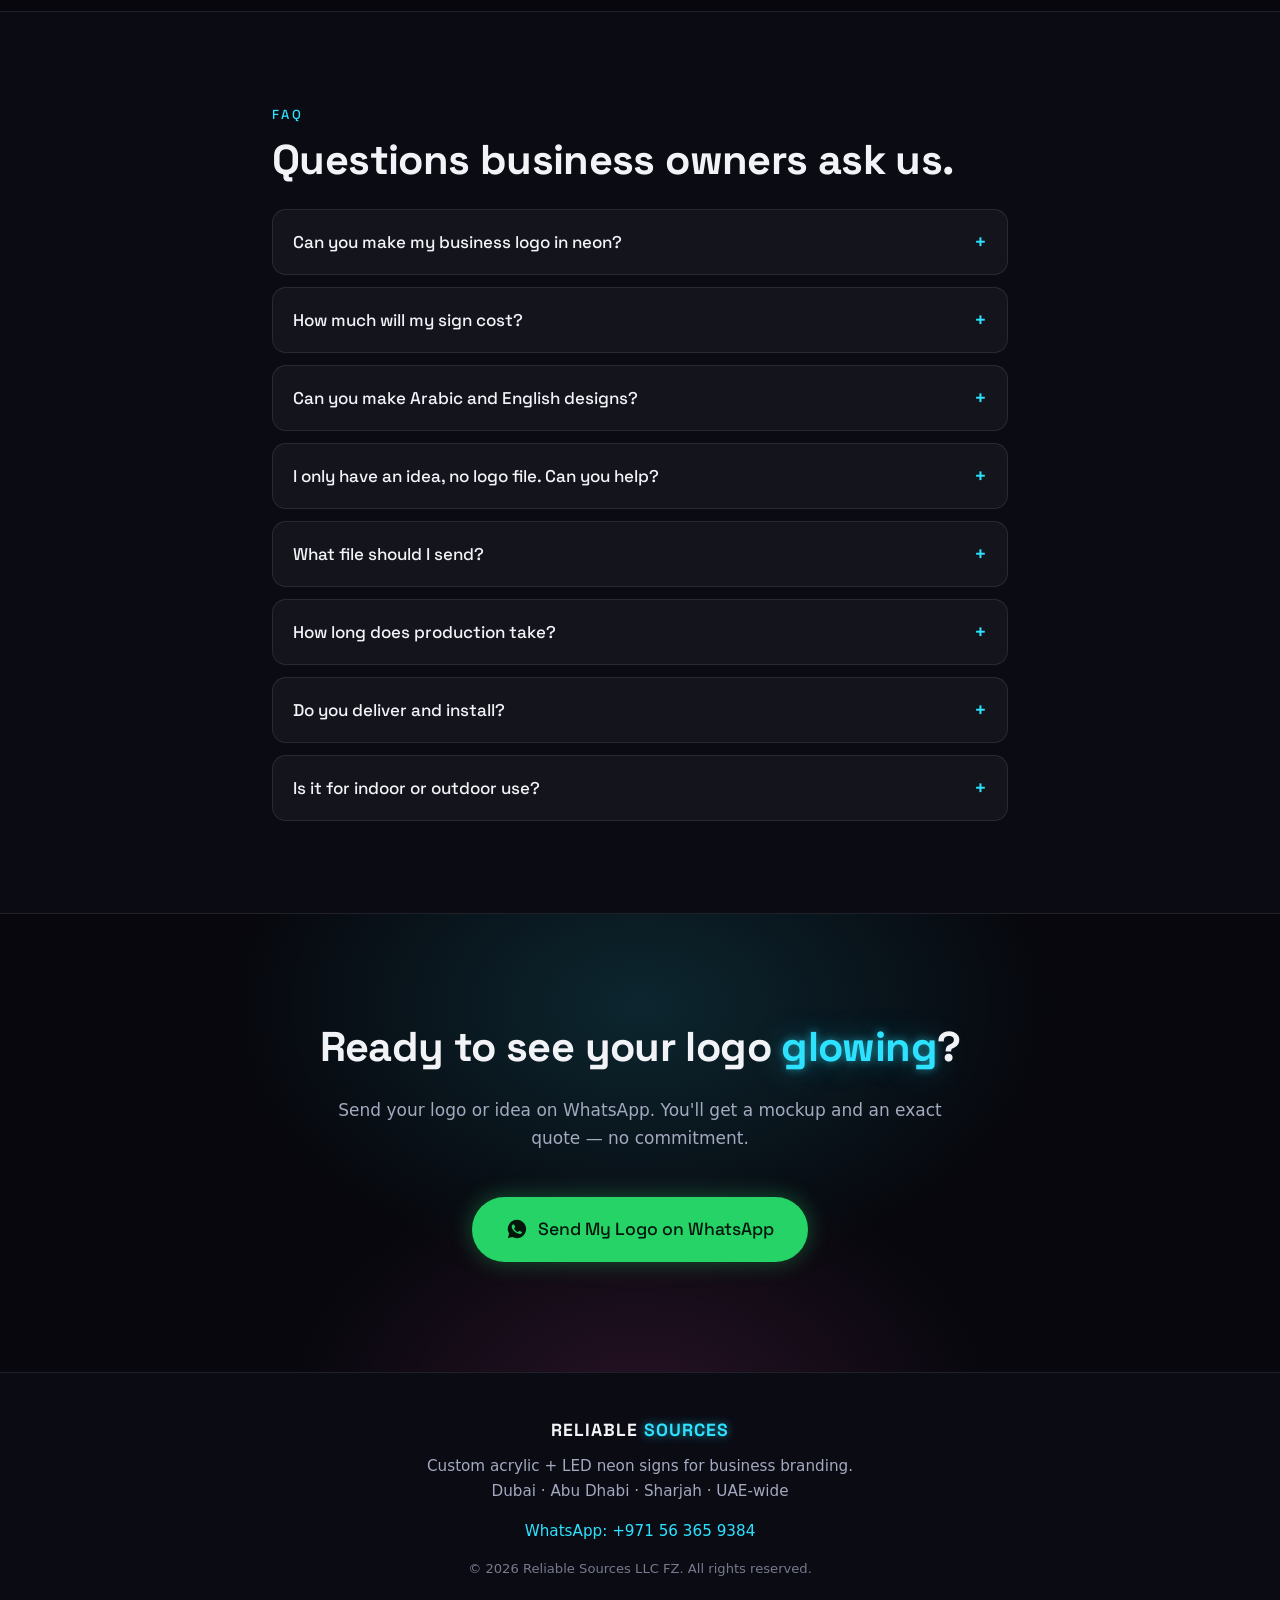
==== commit 7ab7fb37: "Rebrand to Reliable Sources LLC FZ, remove public pricing, add custom-quote flow - Real WhatsApp num" ====
--- a/index.html
+++ b/index.html
@@ -3,15 +3,15 @@
 <head>
   <meta charset="UTF-8">
   <meta name="viewport" content="width=device-width, initial-scale=1.0">
-  <title>Custom Neon Signs UAE | Logo Acrylic Neon Signs for Businesses — Noor Neon</title>
-  <meta name="description" content="Turn your logo, mascot or idea into a premium custom LED neon sign in the UAE. 3mm acrylic, printed artwork and neon outlines for cafes, restaurants, salons, gyms, offices and events. From AED 550.">
+  <title>Custom Neon Signs UAE | Logo Acrylic Neon Signs for Businesses — Reliable Sources</title>
+  <meta name="description" content="Turn your logo, mascot or idea into a premium custom LED neon sign in the UAE. 3mm acrylic, printed artwork and neon outlines for cafes, restaurants, nurseries, salons, gyms, offices and events. Send your logo on WhatsApp for a custom quote.">
   <link rel="icon" href="assets/favicon.svg" type="image/svg+xml">
   <link rel="preload" href="assets/fonts/space-grotesk-latin.woff2" as="font" type="font/woff2" crossorigin>
   <link rel="stylesheet" href="css/styles.css">
 
   <meta property="og:type" content="website">
   <meta property="og:title" content="Custom Neon Signs UAE — Your Logo, Rebuilt in Acrylic + Neon">
-  <meta property="og:description" content="Premium custom LED neon signs for UAE businesses. 3mm acrylic base, printed logo artwork, LED neon outline. From AED 550 — send your logo on WhatsApp for a quote.">
+  <meta property="og:description" content="Premium custom LED neon signs for UAE businesses. 3mm acrylic base, printed logo artwork, LED neon outline. Send your logo on WhatsApp for a custom quote.">
   <meta property="og:image" content="assets/img/lse-plumbing-business-logo.webp">
 
   <script type="application/ld+json">
@@ -20,10 +20,10 @@
     "@graph": [
       {
         "@type": "LocalBusiness",
-        "name": "Noor Neon",
-        "description": "Custom LED neon and acrylic signage studio in the UAE. Logo neon signs, mascot signs, Arabic and English designs for businesses.",
+        "name": "Reliable Sources LLC FZ",
+        "description": "Custom LED neon and acrylic signage studio in the UAE. Logo neon signs, mascot signs, Arabic and English designs for businesses. Every sign is custom quoted.",
         "areaServed": ["Dubai", "Abu Dhabi", "Sharjah", "United Arab Emirates"],
-        "priceRange": "AED 550 - AED 1150+",
+        "telephone": "+971563659384",
         "image": "assets/img/lse-plumbing-business-logo.webp"
       },
       {
@@ -37,7 +37,7 @@
           {
             "@type": "Question",
             "name": "How much does a custom neon sign cost in the UAE?",
-            "acceptedAnswer": { "@type": "Answer", "text": "Signs start from AED 550 for 30cm, AED 950 for 60cm and AED 1150 for 100cm. The final price depends on your logo's complexity, colours, acrylic shape and installation — send your logo on WhatsApp for an exact quote." }
+            "acceptedAnswer": { "@type": "Answer", "text": "Every sign is custom quoted — the price depends on size, logo complexity, colours, acrylic shape and installation. Send your logo or idea on WhatsApp and we'll reply with a mockup and an exact quote." }
           },
           {
             "@type": "Question",
@@ -59,14 +59,14 @@
 
 <header class="site-header" id="top">
   <div class="container header-inner">
-    <a class="wordmark" href="#top" aria-label="Noor Neon — home">NOOR<span> NEON</span></a>
+    <a class="wordmark" href="#top" aria-label="Reliable Sources — home">RELIABLE<span> SOURCES</span></a>
     <nav class="main-nav" aria-label="Main">
       <a href="#work">Real Work</a>
       <a href="#method">Our Method</a>
-      <a href="#pricing">Pricing</a>
+      <a href="#custom-quote">Get a Quote</a>
       <a href="#faq">FAQ</a>
     </nav>
-    <a class="btn btn-wa btn-sm" data-wa href="https://wa.me/971500000000">
+    <a class="btn btn-wa btn-sm" data-wa href="https://wa.me/971563659384">
       <svg class="wa-icon" viewBox="0 0 24 24" aria-hidden="true"><path d="M12 2a10 10 0 0 0-8.6 15.1L2 22l5-1.3A10 10 0 1 0 12 2Zm5.4 14.1c-.2.6-1.3 1.2-1.8 1.3-.5 0-1 .2-3.4-.7-2.9-1.1-4.7-4-4.9-4.2-.1-.2-1.1-1.5-1.1-2.9s.7-2 1-2.3c.2-.3.5-.3.7-.3h.5c.2 0 .4 0 .6.4l.9 2.1c0 .2.1.4 0 .6l-.4.6-.5.5c-.2.2-.3.3-.1.6.1.3.7 1.2 1.6 2 1.1 1 2 1.3 2.3 1.4.3.2.5.1.6-.1l.8-.9c.2-.3.4-.2.6-.1l2 .9c.3.2.5.2.6.4 0 .1 0 .7-.3 1.3Z"/></svg>
       WhatsApp
     </a>
@@ -84,16 +84,18 @@
         <h1>Your logo, rebuilt in <span class="neon-cyan">acrylic</span> + <span class="neon-pink">neon</span>.</h1>
         <p class="lede">We turn business logos, mascots and ideas into premium neon brand pieces — 3mm acrylic base, printed artwork, LED neon outline. Not just glowing text.</p>
         <div class="hero-cta">
-          <a class="btn btn-wa" data-wa data-wa-msg="Hi! I'd like a quote for a custom neon sign. I'll send my logo / idea here." href="https://wa.me/971500000000">
+          <a class="btn btn-wa" data-wa data-wa-msg="Hi! I'd like a quote for a custom neon sign. I'll send my logo / idea here." href="https://wa.me/971563659384">
             <svg class="wa-icon" viewBox="0 0 24 24" aria-hidden="true"><path d="M12 2a10 10 0 0 0-8.6 15.1L2 22l5-1.3A10 10 0 1 0 12 2Zm5.4 14.1c-.2.6-1.3 1.2-1.8 1.3-.5 0-1 .2-3.4-.7-2.9-1.1-4.7-4-4.9-4.2-.1-.2-1.1-1.5-1.1-2.9s.7-2 1-2.3c.2-.3.5-.3.7-.3h.5c.2 0 .4 0 .6.4l.9 2.1c0 .2.1.4 0 .6l-.4.6-.5.5c-.2.2-.3.3-.1.6.1.3.7 1.2 1.6 2 1.1 1 2 1.3 2.3 1.4.3.2.5.1.6-.1l.8-.9c.2-.3.4-.2.6-.1l2 .9c.3.2.5.2.6.4 0 .1 0 .7-.3 1.3Z"/></svg>
             Get My Logo Quote
           </a>
           <a class="btn btn-ghost" href="#work">See Real Work</a>
         </div>
-        <p class="hero-price">From <strong>AED 550</strong> &middot; mockup with every quote</p>
+        <p class="hero-price">Fully custom &middot; <strong>design mockup</strong> with every WhatsApp quote</p>
       </div>
       <figure class="hero-visual">
-        <img src="assets/img/lse-plumbing-business-logo.webp" width="683" height="1000" alt="Custom acrylic neon sign of the LSE Prime Plumbing business logo with blue LED neon outline, mounted on a wall" fetchpriority="high">
+        <div class="frame">
+          <img src="assets/img/lse-plumbing-business-logo.webp" width="683" height="1000" alt="Custom acrylic neon sign of a plumbing company's full-colour logo with blue LED neon outline, mounted on a wall" fetchpriority="high">
+        </div>
         <figcaption>A real client logo — printed artwork on shaped acrylic, traced in LED neon.</figcaption>
       </figure>
     </div>
@@ -118,6 +120,10 @@
           <figcaption><span class="tag">Business Logo</span>Full-colour company logo, shaped acrylic, blue neon outline.</figcaption>
         </figure>
         <figure class="card g-card reveal">
+          <img src="assets/img/curious-critters-education-logo.webp" width="562" height="1000" loading="lazy" alt="Curious Critters early learning logo — round acrylic neon sign with printed cartoon animal characters and pink neon ring">
+          <figcaption><span class="tag">Education &middot; Nursery</span>Round acrylic brand sign with detailed character artwork.</figcaption>
+        </figure>
+        <figure class="card g-card reveal">
           <img src="assets/img/spiritout-wolf-logo.webp" width="562" height="1000" loading="lazy" alt="Spiritout brand mascot neon sign — printed wolf artwork with red cap and neon outline">
           <figcaption><span class="tag">Brand Mascot</span>Printed mascot artwork traced in multi-colour neon.</figcaption>
         </figure>
@@ -137,9 +143,14 @@
           <img src="assets/img/wings-wall-feature.webp" width="750" height="1000" loading="lazy" alt="Multicolour neon angel wings wall feature — photo spot installation">
           <figcaption><span class="tag">Wall Feature</span>Multicolour neon wings — a photo-spot for venues.</figcaption>
         </figure>
+        <a class="g-cta reveal" data-wa data-wa-msg="Hi Reliable Sources! I saw your work gallery — I'd like my logo made as a custom neon sign. I'll send it here." href="https://wa.me/971563659384">
+          <span class="g-cta-mark" aria-hidden="true">+</span>
+          <strong>Your logo could be next.</strong>
+          <span>Send it on WhatsApp for a mockup &amp; custom quote.</span>
+        </a>
       </div>
       <div class="center reveal">
-        <a class="btn btn-wa" data-wa data-wa-msg="Hi! I saw your real work gallery. I'd like a similar custom neon sign — I'll send my logo / idea here." href="https://wa.me/971500000000">Want yours next? Send your logo</a>
+        <a class="btn btn-wa" data-wa data-wa-msg="Hi! I saw your real work gallery. I'd like a similar custom neon sign — I'll send my logo / idea here." href="https://wa.me/971563659384">Want yours next? Send your logo</a>
       </div>
     </div>
   </section>
@@ -179,33 +190,24 @@
     </div>
   </section>
 
-  <!-- ============ PRICING ============ -->
-  <section class="section section-alt" id="pricing">
-    <div class="container">
-      <p class="kicker reveal">Pricing</p>
-      <h2 class="reveal">Clear starting prices. Exact quote on WhatsApp.</h2>
-      <div class="price-grid">
-        <div class="card price-card reveal">
-          <h3>30 cm</h3>
-          <p class="price">from <strong>AED 550</strong></p>
-          <p>Counters, shelves, desks and content corners.</p>
-          <a class="btn btn-ghost" data-wa data-wa-msg="Hi! I'm interested in a 30cm custom neon sign (from AED 550). Here's my logo / idea:" href="https://wa.me/971500000000">Quote this size</a>
-        </div>
-        <div class="card price-card featured reveal">
-          <span class="tag tag-featured">Most popular</span>
-          <h3>60 cm</h3>
-          <p class="price">from <strong>AED 950</strong></p>
-          <p>Reception walls, shop interiors and feature walls.</p>
-          <a class="btn btn-wa" data-wa data-wa-msg="Hi! I'm interested in a 60cm custom neon sign (from AED 950). Here's my logo / idea:" href="https://wa.me/971500000000">Quote this size</a>
-        </div>
-        <div class="card price-card reveal">
-          <h3>100 cm</h3>
-          <p class="price">from <strong>AED 1150</strong></p>
-          <p>Statement walls, storefronts and venues.</p>
-          <a class="btn btn-ghost" data-wa data-wa-msg="Hi! I'm interested in a 100cm custom neon sign (from AED 1150). Here's my logo / idea:" href="https://wa.me/971500000000">Quote this size</a>
-        </div>
-      </div>
-      <p class="price-note reveal">Every sign is fully customizable — custom sizes welcome. Final price depends on logo complexity, colours, acrylic shape and installation. Send your logo for an exact quote.</p>
+  <!-- ============ CUSTOM QUOTE ============ -->
+  <section class="section section-alt" id="custom-quote">
+    <div class="container">
+      <p class="kicker reveal">Custom quotation</p>
+      <h2 class="reveal">Every sign is custom quoted.</h2>
+      <p class="section-lede reveal">There's no fixed catalogue — your sign is built around your logo and your space. Send us three things on WhatsApp and we'll reply with a design mockup and an exact quote.</p>
+      <ol class="quote-grid">
+        <li class="card reveal"><span class="step-num">01</span><h3>Your logo or idea</h3><p>Any file works — PNG, JPG, PDF, AI, or even a photo of a sketch.</p></li>
+        <li class="card reveal"><span class="step-num">02</span><h3>Where it will go</h3><p>A quick photo of the wall, counter or window helps us design for the space.</p></li>
+        <li class="card reveal"><span class="step-num">03</span><h3>Approximate size</h3><p>A rough width in centimetres — we'll recommend the best fit and layout.</p></li>
+      </ol>
+      <div class="center reveal">
+        <a class="btn btn-wa btn-lg" data-wa data-wa-msg="Hi Reliable Sources! I'd like a custom quote for a neon sign. I'm sending my logo / idea, a photo of the space, and my approximate size." href="https://wa.me/971563659384">
+          <svg class="wa-icon" viewBox="0 0 24 24" aria-hidden="true"><path d="M12 2a10 10 0 0 0-8.6 15.1L2 22l5-1.3A10 10 0 1 0 12 2Zm5.4 14.1c-.2.6-1.3 1.2-1.8 1.3-.5 0-1 .2-3.4-.7-2.9-1.1-4.7-4-4.9-4.2-.1-.2-1.1-1.5-1.1-2.9s.7-2 1-2.3c.2-.3.5-.3.7-.3h.5c.2 0 .4 0 .6.4l.9 2.1c0 .2.1.4 0 .6l-.4.6-.5.5c-.2.2-.3.3-.1.6.1.3.7 1.2 1.6 2 1.1 1 2 1.3 2.3 1.4.3.2.5.1.6-.1l.8-.9c.2-.3.4-.2.6-.1l2 .9c.3.2.5.2.6.4 0 .1 0 .7-.3 1.3Z"/></svg>
+          Start My Custom Quote
+        </a>
+        <p class="price-note reveal">We'll recommend the best size, colours and acrylic shape for your space — and confirm delivery or installation anywhere in the UAE.</p>
+      </div>
     </div>
   </section>
 
@@ -215,7 +217,7 @@
       <p class="kicker reveal">Who we build for</p>
       <h2 class="reveal">Made for businesses that want to be seen.</h2>
       <ul class="chips reveal">
-        <li>Cafés &amp; Coffee Shops</li><li>Restaurants</li><li>Salons &amp; Barbershops</li><li>Gyms &amp; Fitness</li><li>Retail &amp; Showrooms</li><li>Offices &amp; Lobbies</li><li>Gaming &amp; Studios</li><li>Events &amp; Weddings</li><li>Lounges &amp; Terraces</li>
+        <li>Cafés &amp; Coffee Shops</li><li>Restaurants</li><li>Nurseries &amp; Schools</li><li>Salons &amp; Barbershops</li><li>Gyms &amp; Fitness</li><li>Retail &amp; Showrooms</li><li>Offices &amp; Lobbies</li><li>Gaming &amp; Studios</li><li>Events &amp; Weddings</li><li>Lounges &amp; Terraces</li>
       </ul>
     </div>
   </section>
@@ -226,7 +228,7 @@
       <p class="kicker reveal">FAQ</p>
       <h2 class="reveal">Questions business owners ask us.</h2>
       <details class="reveal"><summary>Can you make my business logo in neon?</summary><p>Yes — that's our specialty. We print your full-colour logo on a 3mm acrylic base cut to shape, then trace it with an LED neon outline. Logos, mascots, characters and lettering all work.</p></details>
-      <details class="reveal"><summary>How much will my sign cost?</summary><p>Starting prices are AED 550 (30cm), AED 950 (60cm) and AED 1150 (100cm). The final price depends on your logo's complexity, colours, acrylic shape and installation. Send your logo on WhatsApp and you'll get an exact quote with a mockup.</p></details>
+      <details class="reveal"><summary>How much will my sign cost?</summary><p>Every sign is custom quoted — the price depends on size, logo complexity, colours, acrylic shape and installation. Send your logo or idea on WhatsApp and you'll get an exact quote together with a design mockup.</p></details>
       <details class="reveal"><summary>Can you make Arabic and English designs?</summary><p>Yes. We produce Arabic, English and mixed designs — including Arabic calligraphy combined with logo artwork, like the character pieces in our gallery.</p></details>
       <details class="reveal"><summary>I only have an idea, no logo file. Can you help?</summary><p>Absolutely. Describe your idea on WhatsApp and we'll design the artwork and send you a mockup before anything goes to production.</p></details>
       <details class="reveal"><summary>What file should I send?</summary><p>Whatever you have — PNG, JPG, PDF, AI or even a photo of a sketch. High-resolution files give the cleanest print, but we can work from almost anything.</p></details>
@@ -242,7 +244,7 @@
     <div class="container center">
       <h2 class="reveal">Ready to see your logo <span class="neon-cyan">glowing</span>?</h2>
       <p class="section-lede reveal">Send your logo or idea on WhatsApp. You'll get a mockup and an exact quote — no commitment.</p>
-      <a class="btn btn-wa btn-lg reveal" data-wa data-wa-msg="Hi! I'd like a quote for a custom neon sign. I'll send my logo / idea here." href="https://wa.me/971500000000">
+      <a class="btn btn-wa btn-lg reveal" data-wa data-wa-msg="Hi! I'd like a quote for a custom neon sign. I'll send my logo / idea here." href="https://wa.me/971563659384">
         <svg class="wa-icon" viewBox="0 0 24 24" aria-hidden="true"><path d="M12 2a10 10 0 0 0-8.6 15.1L2 22l5-1.3A10 10 0 1 0 12 2Zm5.4 14.1c-.2.6-1.3 1.2-1.8 1.3-.5 0-1 .2-3.4-.7-2.9-1.1-4.7-4-4.9-4.2-.1-.2-1.1-1.5-1.1-2.9s.7-2 1-2.3c.2-.3.5-.3.7-.3h.5c.2 0 .4 0 .6.4l.9 2.1c0 .2.1.4 0 .6l-.4.6-.5.5c-.2.2-.3.3-.1.6.1.3.7 1.2 1.6 2 1.1 1 2 1.3 2.3 1.4.3.2.5.1.6-.1l.8-.9c.2-.3.4-.2.6-.1l2 .9c.3.2.5.2.6.4 0 .1 0 .7-.3 1.3Z"/></svg>
         Send My Logo on WhatsApp
       </a>
@@ -253,15 +255,15 @@
 
 <footer class="site-footer">
   <div class="container footer-inner">
-    <p class="wordmark">NOOR<span> NEON</span></p>
+    <p class="wordmark">RELIABLE<span> SOURCES</span></p>
     <p>Custom acrylic + LED neon signs for business branding.<br>Dubai &middot; Abu Dhabi &middot; Sharjah &middot; UAE-wide</p>
-    <p><a data-wa href="https://wa.me/971500000000">Chat on WhatsApp</a></p>
-    <p class="fine">&copy; <span id="year">2026</span> Noor Neon. All rights reserved.</p>
+    <p><a data-wa href="https://wa.me/971563659384">WhatsApp: +971&nbsp;56&nbsp;365&nbsp;9384</a></p>
+    <p class="fine">&copy; <span id="year">2026</span> Reliable Sources LLC FZ. All rights reserved.</p>
   </div>
 </footer>
 
 <!-- Floating WhatsApp button -->
-<a class="wa-fab" data-wa data-wa-msg="Hi! I'd like a quote for a custom neon sign. I'll send my logo / idea here." href="https://wa.me/971500000000" aria-label="Chat with us on WhatsApp">
+<a class="wa-fab" data-wa data-wa-msg="Hi! I'd like a quote for a custom neon sign. I'll send my logo / idea here." href="https://wa.me/971563659384" aria-label="Chat with us on WhatsApp">
   <svg viewBox="0 0 24 24" aria-hidden="true"><path d="M12 2a10 10 0 0 0-8.6 15.1L2 22l5-1.3A10 10 0 1 0 12 2Zm5.4 14.1c-.2.6-1.3 1.2-1.8 1.3-.5 0-1 .2-3.4-.7-2.9-1.1-4.7-4-4.9-4.2-.1-.2-1.1-1.5-1.1-2.9s.7-2 1-2.3c.2-.3.5-.3.7-.3h.5c.2 0 .4 0 .6.4l.9 2.1c0 .2.1.4 0 .6l-.4.6-.5.5c-.2.2-.3.3-.1.6.1.3.7 1.2 1.6 2 1.1 1 2 1.3 2.3 1.4.3.2.5.1.6-.1l.8-.9c.2-.3.4-.2.6-.1l2 .9c.3.2.5.2.6.4 0 .1 0 .7-.3 1.3Z"/></svg>
 </a>
 
--- a/css/styles.css
+++ b/css/styles.css
@@ -1,5 +1,5 @@
 /* ============================================================
-   Noor Neon — premium dark neon studio
+   Reliable Sources — premium dark neon studio
    ============================================================ */
 
 @font-face {
@@ -206,12 +206,28 @@
   max-width: 420px;
   justify-self: end;
 }
-.hero-visual img {
+.hero-visual .frame {
+  position: relative;
+  overflow: hidden;
   border-radius: var(--radius);
   box-shadow:
     0 0 0 1px var(--border),
     0 24px 70px rgba(0, 0, 0, 0.55),
     0 0 90px rgba(45, 226, 255, 0.12);
+}
+/* slow cinematic light sweep */
+.hero-visual .frame::after {
+  content: "";
+  position: absolute;
+  inset: 0;
+  background: linear-gradient(115deg, transparent 42%, rgba(255, 255, 255, 0.13) 50%, transparent 58%);
+  transform: translateX(-130%);
+  animation: sweep 7s ease-in-out infinite;
+  pointer-events: none;
+}
+@keyframes sweep {
+  0%, 55% { transform: translateX(-130%); }
+  85%, 100% { transform: translateX(130%); }
 }
 .hero-visual figcaption {
   margin-top: 12px;
@@ -263,8 +279,8 @@
 /* ---------- gallery ---------- */
 .gallery {
   display: grid;
-  grid-template-columns: repeat(3, 1fr);
-  gap: 22px;
+  grid-template-columns: repeat(4, 1fr);
+  gap: 18px;
   margin: 2.2rem 0 2.6rem;
 }
 .g-card { overflow: hidden; }
@@ -300,7 +316,48 @@
   margin-bottom: 10px;
 }
 
-@media (max-width: 900px) { .gallery { grid-template-columns: repeat(2, 1fr); gap: 14px; } }
+@media (max-width: 1000px) { .gallery { grid-template-columns: repeat(2, 1fr); gap: 14px; } }
+
+/* "your logo next" CTA tile */
+.g-cta {
+  display: flex;
+  flex-direction: column;
+  justify-content: center;
+  align-items: center;
+  gap: 10px;
+  text-align: center;
+  padding: 28px 22px;
+  border-radius: var(--radius);
+  border: 1.5px dashed rgba(45, 226, 255, 0.45);
+  background: rgba(45, 226, 255, 0.035);
+  color: var(--muted);
+  font-size: 0.92rem;
+  transition: border-color 0.25s, box-shadow 0.25s, transform 0.25s;
+}
+.g-cta strong {
+  font-family: var(--font-display);
+  font-size: 1.25rem;
+  color: var(--text);
+  line-height: 1.25;
+}
+.g-cta-mark {
+  font-family: var(--font-display);
+  font-size: 2rem;
+  font-weight: 700;
+  width: 56px;
+  height: 56px;
+  display: grid;
+  place-items: center;
+  border-radius: 50%;
+  border: 1.5px solid rgba(45, 226, 255, 0.5);
+  color: var(--cyan);
+  text-shadow: 0 0 12px rgba(45, 226, 255, 0.7);
+}
+.g-cta:hover {
+  transform: translateY(-5px);
+  border-color: var(--cyan);
+  box-shadow: 0 0 34px rgba(45, 226, 255, 0.18);
+}
 
 /* ---------- method ---------- */
 .method-grid {
@@ -390,46 +447,30 @@
 @media (max-width: 980px) { .steps { grid-template-columns: repeat(2, 1fr); } }
 @media (max-width: 560px) { .steps { grid-template-columns: 1fr; } }
 
-/* ---------- pricing ---------- */
-.price-grid {
+/* ---------- custom quote ---------- */
+.quote-grid {
+  list-style: none;
   display: grid;
   grid-template-columns: repeat(3, 1fr);
-  gap: 20px;
-  margin-top: 2.2rem;
-  align-items: stretch;
-}
-.price-card {
-  padding: 30px 26px;
-  text-align: center;
-  display: flex;
-  flex-direction: column;
-  gap: 12px;
-}
-.price-card p { color: var(--muted); font-size: 0.95rem; }
-.price-card .btn { margin-top: auto; }
-.price {
-  font-size: 1.7rem;
-  color: var(--text);
-}
-.price strong { color: var(--cyan); text-shadow: 0 0 14px rgba(45, 226, 255, 0.45); }
-
-.price-card.featured {
-  border-color: rgba(45, 226, 255, 0.45);
-  box-shadow: 0 0 44px rgba(45, 226, 255, 0.12);
-  transform: scale(1.03);
-}
-.tag-featured { align-self: center; }
+  gap: 18px;
+  margin: 2.2rem 0 2.6rem;
+}
+.quote-grid li { padding: 26px 22px; }
+.quote-grid h3 { margin: 10px 0 8px; }
+.quote-grid p { color: var(--muted); font-size: 0.95rem; }
+.quote-grid .step-num { color: var(--cyan); text-shadow: 0 0 10px rgba(45, 226, 255, 0.5); }
 
 .price-note {
-  margin-top: 2rem;
+  margin-top: 1.6rem;
   color: var(--muted);
   font-size: 0.95rem;
-  max-width: 640px;
+  max-width: 560px;
+  margin-left: auto;
+  margin-right: auto;
 }
 
 @media (max-width: 860px) {
-  .price-grid { grid-template-columns: 1fr; max-width: 440px; margin-left: auto; margin-right: auto; }
-  .price-card.featured { transform: none; }
+  .quote-grid { grid-template-columns: 1fr; max-width: 440px; margin-left: auto; margin-right: auto; }
 }
 
 /* ---------- industries ---------- */
@@ -539,7 +580,13 @@
 @media (prefers-reduced-motion: reduce) {
   html { scroll-behavior: auto; }
   .reveal { opacity: 1; translate: none; transition: none; }
+  .hero-visual .frame::after { animation: none; }
   * { transition-duration: 0.01ms !important; animation-duration: 0.01ms !important; }
+}
+
+@media (max-width: 420px) {
+  .wordmark { font-size: 0.98rem; letter-spacing: 0.04em; }
+  .site-header .btn-sm { padding: 8px 14px; }
 }
 
 /* ---------- focus visibility ---------- */
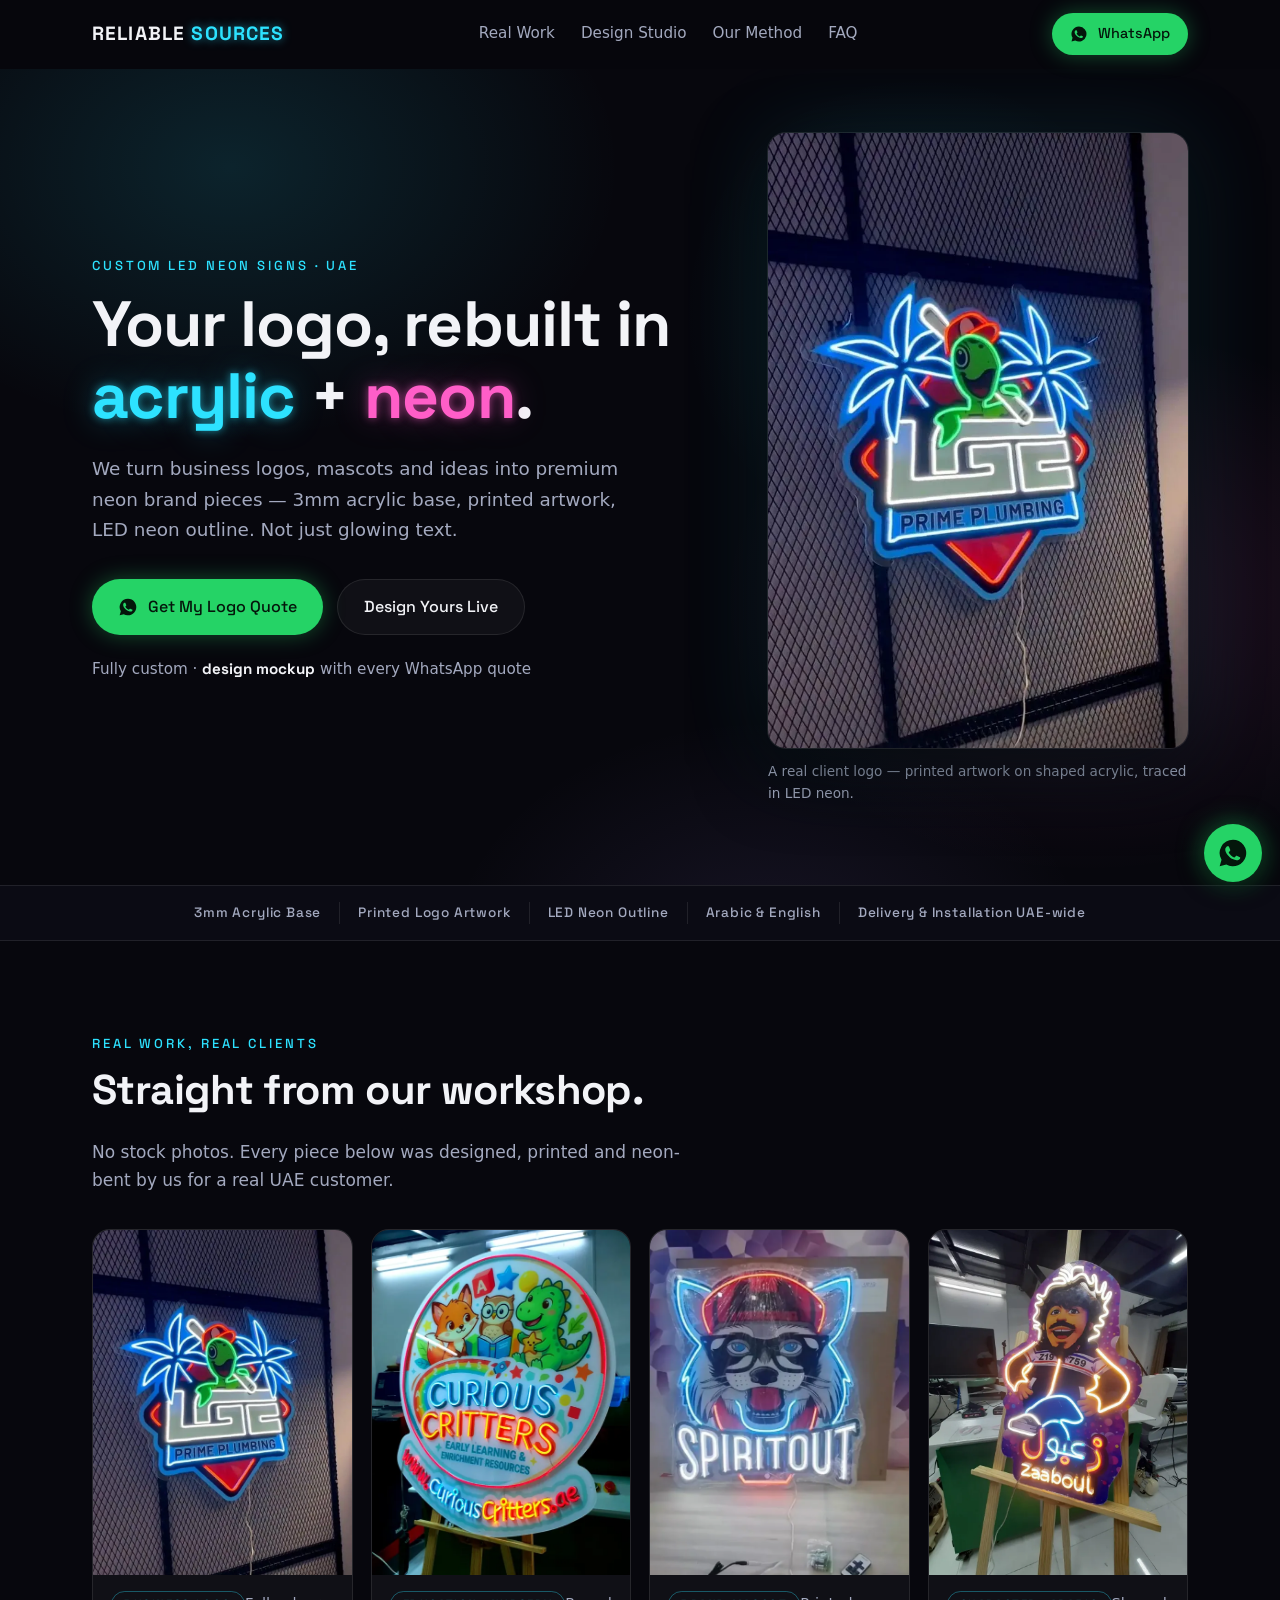
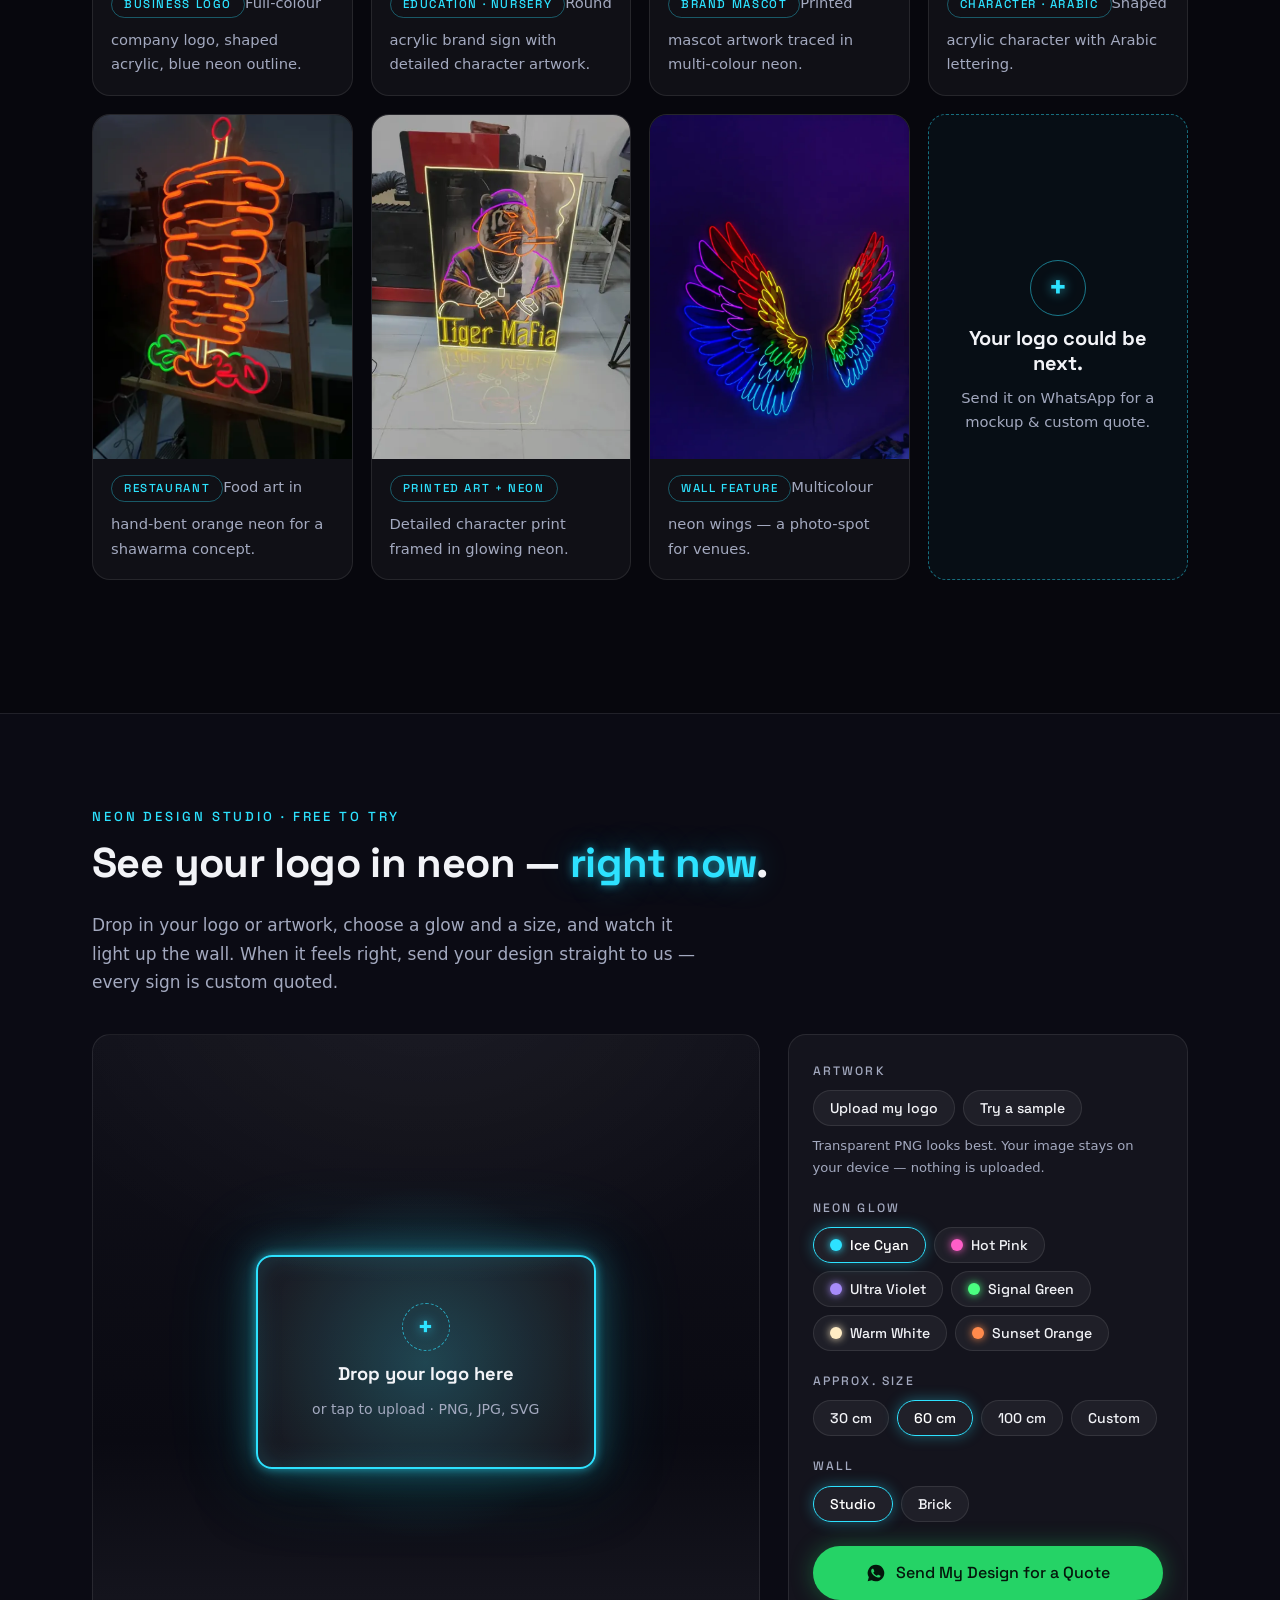
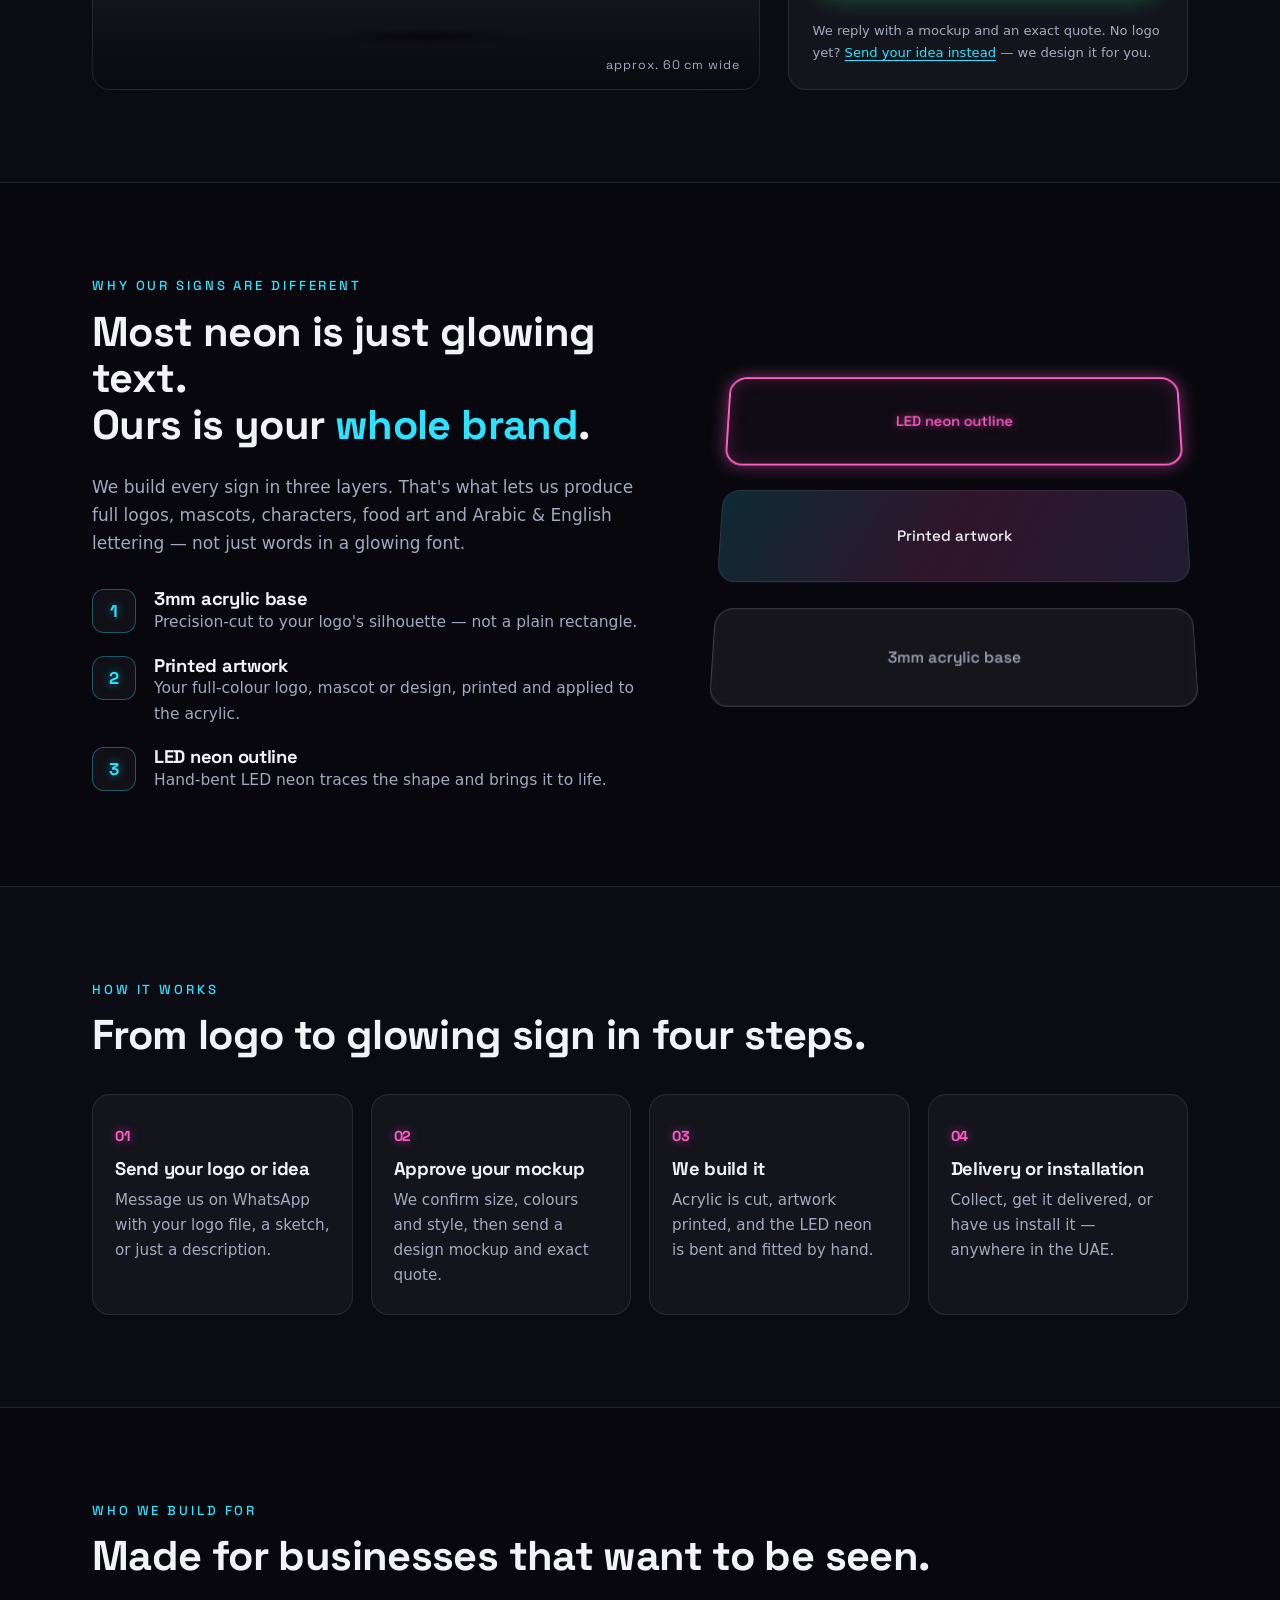
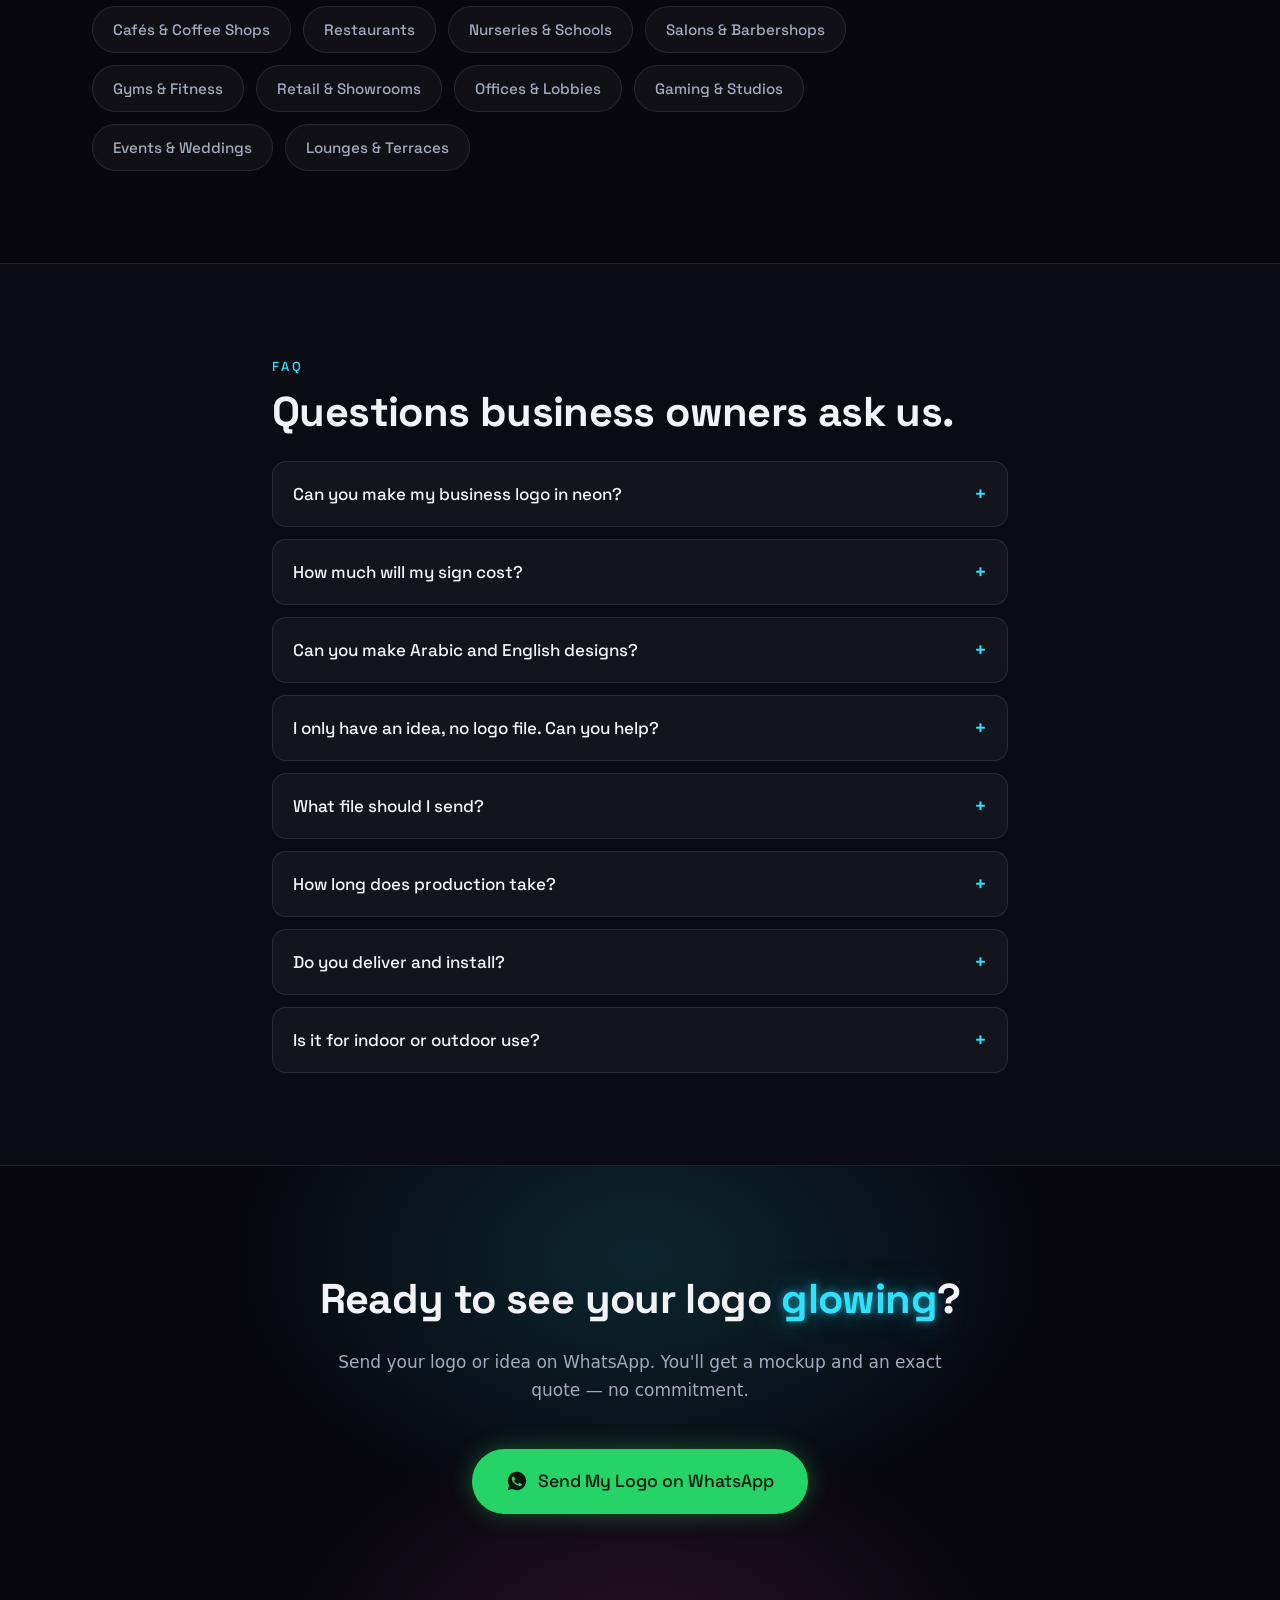
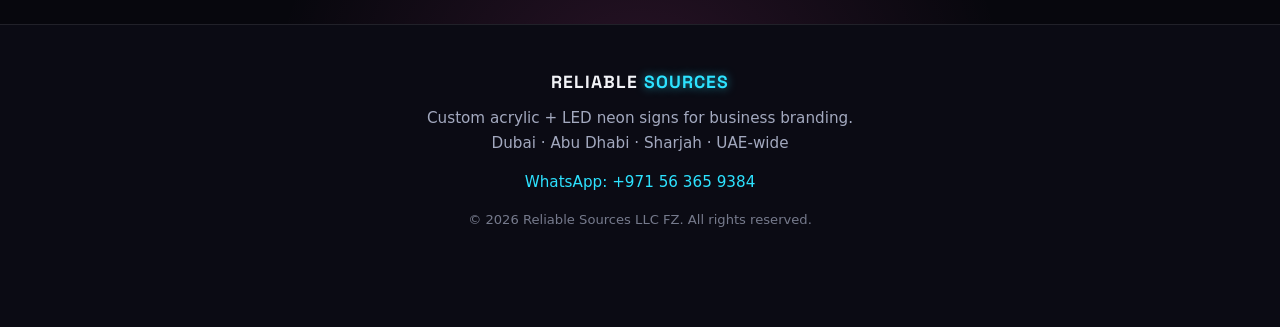
==== commit c5c48d9e: "Add interactive Neon Design Studio, cinematic hero flicker, pointer glow - Design Studio: drop/uploa" ====
--- a/index.html
+++ b/index.html
@@ -62,8 +62,8 @@
     <a class="wordmark" href="#top" aria-label="Reliable Sources — home">RELIABLE<span> SOURCES</span></a>
     <nav class="main-nav" aria-label="Main">
       <a href="#work">Real Work</a>
+      <a href="#studio">Design Studio</a>
       <a href="#method">Our Method</a>
-      <a href="#custom-quote">Get a Quote</a>
       <a href="#faq">FAQ</a>
     </nav>
     <a class="btn btn-wa btn-sm" data-wa href="https://wa.me/971563659384">
@@ -88,7 +88,7 @@
             <svg class="wa-icon" viewBox="0 0 24 24" aria-hidden="true"><path d="M12 2a10 10 0 0 0-8.6 15.1L2 22l5-1.3A10 10 0 1 0 12 2Zm5.4 14.1c-.2.6-1.3 1.2-1.8 1.3-.5 0-1 .2-3.4-.7-2.9-1.1-4.7-4-4.9-4.2-.1-.2-1.1-1.5-1.1-2.9s.7-2 1-2.3c.2-.3.5-.3.7-.3h.5c.2 0 .4 0 .6.4l.9 2.1c0 .2.1.4 0 .6l-.4.6-.5.5c-.2.2-.3.3-.1.6.1.3.7 1.2 1.6 2 1.1 1 2 1.3 2.3 1.4.3.2.5.1.6-.1l.8-.9c.2-.3.4-.2.6-.1l2 .9c.3.2.5.2.6.4 0 .1 0 .7-.3 1.3Z"/></svg>
             Get My Logo Quote
           </a>
-          <a class="btn btn-ghost" href="#work">See Real Work</a>
+          <a class="btn btn-ghost" href="#studio">Design Yours Live</a>
         </div>
         <p class="hero-price">Fully custom &middot; <strong>design mockup</strong> with every WhatsApp quote</p>
       </div>
@@ -149,14 +149,62 @@
           <span>Send it on WhatsApp for a mockup &amp; custom quote.</span>
         </a>
       </div>
-      <div class="center reveal">
-        <a class="btn btn-wa" data-wa data-wa-msg="Hi! I saw your real work gallery. I'd like a similar custom neon sign — I'll send my logo / idea here." href="https://wa.me/971563659384">Want yours next? Send your logo</a>
+    </div>
+  </section>
+
+  <!-- ============ DESIGN STUDIO ============ -->
+  <section class="section section-alt" id="studio">
+    <div class="container">
+      <p class="kicker reveal">Neon Design Studio &middot; free to try</p>
+      <h2 class="reveal">See your logo in neon — <span class="neon-cyan">right now</span>.</h2>
+      <p class="section-lede reveal">Drop in your logo or artwork, choose a glow and a size, and watch it light up the wall. When it feels right, send your design straight to us — every sign is custom quoted.</p>
+      <div class="studio reveal">
+        <div class="studio-stage scene-studio" id="studioStage">
+          <div class="studio-backglow" aria-hidden="true"></div>
+          <div class="studio-sign" id="studioSign">
+            <img id="studioImg" alt="Your uploaded artwork previewed as an acrylic neon sign" hidden>
+            <label class="studio-drop" id="studioDrop" for="studioFile">
+              <span class="drop-mark" aria-hidden="true">+</span>
+              <strong>Drop your logo here</strong>
+              <span>or tap to upload &middot; PNG, JPG, SVG</span>
+            </label>
+          </div>
+          <p class="studio-note" id="studioNote">approx. 60 cm wide</p>
+        </div>
+        <div class="studio-controls">
+          <input type="file" id="studioFile" accept="image/*" hidden>
+          <div class="ctrl">
+            <span class="ctrl-label">Artwork</span>
+            <div class="ctrl-row">
+              <button type="button" class="chip" id="btnUpload">Upload my logo</button>
+              <button type="button" class="chip" id="btnSample">Try a sample</button>
+            </div>
+            <p class="ctrl-hint">Transparent PNG looks best. Your image stays on your device — nothing is uploaded.</p>
+          </div>
+          <div class="ctrl">
+            <span class="ctrl-label">Neon glow</span>
+            <div class="ctrl-row" id="glowRow"></div>
+          </div>
+          <div class="ctrl">
+            <span class="ctrl-label">Approx. size</span>
+            <div class="ctrl-row" id="sizeRow"></div>
+          </div>
+          <div class="ctrl">
+            <span class="ctrl-label">Wall</span>
+            <div class="ctrl-row" id="wallRow"></div>
+          </div>
+          <a class="btn btn-wa" id="studioCta" href="https://wa.me/971563659384">
+            <svg class="wa-icon" viewBox="0 0 24 24" aria-hidden="true"><path d="M12 2a10 10 0 0 0-8.6 15.1L2 22l5-1.3A10 10 0 1 0 12 2Zm5.4 14.1c-.2.6-1.3 1.2-1.8 1.3-.5 0-1 .2-3.4-.7-2.9-1.1-4.7-4-4.9-4.2-.1-.2-1.1-1.5-1.1-2.9s.7-2 1-2.3c.2-.3.5-.3.7-.3h.5c.2 0 .4 0 .6.4l.9 2.1c0 .2.1.4 0 .6l-.4.6-.5.5c-.2.2-.3.3-.1.6.1.3.7 1.2 1.6 2 1.1 1 2 1.3 2.3 1.4.3.2.5.1.6-.1l.8-.9c.2-.3.4-.2.6-.1l2 .9c.3.2.5.2.6.4 0 .1 0 .7-.3 1.3Z"/></svg>
+            Send My Design for a Quote
+          </a>
+          <p class="ctrl-hint">We reply with a mockup and an exact quote. No logo yet? <a data-wa data-wa-msg="Hi Reliable Sources! I don't have a logo file yet — I'd like you to design a custom neon sign from my idea. Here's my idea:" href="https://wa.me/971563659384">Send your idea instead</a> — we design it for you.</p>
+        </div>
       </div>
     </div>
   </section>
 
   <!-- ============ METHOD ============ -->
-  <section class="section section-alt" id="method">
+  <section class="section" id="method">
     <div class="container method-grid">
       <div class="method-copy">
         <p class="kicker reveal">Why our signs are different</p>
@@ -177,7 +225,7 @@
   </section>
 
   <!-- ============ PROCESS ============ -->
-  <section class="section" id="process">
+  <section class="section section-alt" id="process">
     <div class="container">
       <p class="kicker reveal">How it works</p>
       <h2 class="reveal">From logo to glowing sign in four steps.</h2>
@@ -187,27 +235,6 @@
         <li class="card reveal"><span class="step-num">03</span><h3>We build it</h3><p>Acrylic is cut, artwork printed, and the LED neon is bent and fitted by hand.</p></li>
         <li class="card reveal"><span class="step-num">04</span><h3>Delivery or installation</h3><p>Collect, get it delivered, or have us install it — anywhere in the UAE.</p></li>
       </ol>
-    </div>
-  </section>
-
-  <!-- ============ CUSTOM QUOTE ============ -->
-  <section class="section section-alt" id="custom-quote">
-    <div class="container">
-      <p class="kicker reveal">Custom quotation</p>
-      <h2 class="reveal">Every sign is custom quoted.</h2>
-      <p class="section-lede reveal">There's no fixed catalogue — your sign is built around your logo and your space. Send us three things on WhatsApp and we'll reply with a design mockup and an exact quote.</p>
-      <ol class="quote-grid">
-        <li class="card reveal"><span class="step-num">01</span><h3>Your logo or idea</h3><p>Any file works — PNG, JPG, PDF, AI, or even a photo of a sketch.</p></li>
-        <li class="card reveal"><span class="step-num">02</span><h3>Where it will go</h3><p>A quick photo of the wall, counter or window helps us design for the space.</p></li>
-        <li class="card reveal"><span class="step-num">03</span><h3>Approximate size</h3><p>A rough width in centimetres — we'll recommend the best fit and layout.</p></li>
-      </ol>
-      <div class="center reveal">
-        <a class="btn btn-wa btn-lg" data-wa data-wa-msg="Hi Reliable Sources! I'd like a custom quote for a neon sign. I'm sending my logo / idea, a photo of the space, and my approximate size." href="https://wa.me/971563659384">
-          <svg class="wa-icon" viewBox="0 0 24 24" aria-hidden="true"><path d="M12 2a10 10 0 0 0-8.6 15.1L2 22l5-1.3A10 10 0 1 0 12 2Zm5.4 14.1c-.2.6-1.3 1.2-1.8 1.3-.5 0-1 .2-3.4-.7-2.9-1.1-4.7-4-4.9-4.2-.1-.2-1.1-1.5-1.1-2.9s.7-2 1-2.3c.2-.3.5-.3.7-.3h.5c.2 0 .4 0 .6.4l.9 2.1c0 .2.1.4 0 .6l-.4.6-.5.5c-.2.2-.3.3-.1.6.1.3.7 1.2 1.6 2 1.1 1 2 1.3 2.3 1.4.3.2.5.1.6-.1l.8-.9c.2-.3.4-.2.6-.1l2 .9c.3.2.5.2.6.4 0 .1 0 .7-.3 1.3Z"/></svg>
-          Start My Custom Quote
-        </a>
-        <p class="price-note reveal">We'll recommend the best size, colours and acrylic shape for your space — and confirm delivery or installation anywhere in the UAE.</p>
-      </div>
     </div>
   </section>
 
--- a/css/styles.css
+++ b/css/styles.css
@@ -26,6 +26,7 @@
 }
 
 * { box-sizing: border-box; margin: 0; padding: 0; }
+[hidden] { display: none !important; }
 
 html { scroll-behavior: smooth; }
 
@@ -589,8 +590,220 @@
   .site-header .btn-sm { padding: 8px 14px; }
 }
 
+/* ---------- hero neon flicker-on ---------- */
+.hero h1 .neon-cyan, .hero h1 .neon-pink {
+  animation: neon-flicker 1.7s ease-out both;
+}
+.hero h1 .neon-pink { animation-delay: 0.35s; }
+@keyframes neon-flicker {
+  0%, 14%, 19%, 38%, 42% { opacity: 0.25; text-shadow: none; }
+  16%, 40%, 46%, 100% { opacity: 1; }
+}
+
+/* pointer-tracked ambient glow (JS sets --mx/--my on .hero) */
+.hero-glow::after {
+  content: "";
+  position: absolute;
+  inset: 0;
+  background: radial-gradient(340px 340px at var(--mx, 72%) var(--my, 30%), rgba(45, 226, 255, 0.09), transparent 70%);
+  transition: opacity 0.4s;
+}
+
+/* ============================================================
+   Neon Design Studio
+   ============================================================ */
+.studio {
+  display: grid;
+  grid-template-columns: 1.25fr 0.75fr;
+  gap: 28px;
+  align-items: stretch;
+  margin-top: 2.4rem;
+}
+
+/* ----- stage / scene ----- */
+.studio-stage {
+  position: relative;
+  border-radius: var(--radius);
+  border: 1px solid var(--border);
+  overflow: hidden;
+  min-height: 460px;
+  display: grid;
+  place-items: center;
+  padding: 6%;
+}
+.scene-studio {
+  background:
+    radial-gradient(120% 90% at 50% -10%, rgba(255, 255, 255, 0.05), transparent 55%),
+    linear-gradient(180deg, #101019 0%, #0a0a12 62%, #14141d 86%, #090910 100%);
+}
+.scene-brick {
+  background:
+    radial-gradient(120% 90% at 50% -10%, rgba(255, 255, 255, 0.045), transparent 55%),
+    repeating-linear-gradient(0deg, rgba(0, 0, 0, 0.32) 0 3px, transparent 3px 34px),
+    repeating-linear-gradient(90deg, rgba(0, 0, 0, 0.18) 0 3px, transparent 3px 82px),
+    linear-gradient(180deg, #1d1417 0%, #140e11 70%, #0c080a 100%);
+}
+/* soft floor shadow */
+.studio-stage::after {
+  content: "";
+  position: absolute;
+  left: 50%;
+  bottom: 6%;
+  width: 46%;
+  height: 26px;
+  translate: -50% 0;
+  background: radial-gradient(50% 50% at 50% 50%, rgba(0, 0, 0, 0.55), transparent 70%);
+  pointer-events: none;
+}
+
+/* wall backglow behind the sign, follows chosen colour */
+.studio-backglow {
+  position: absolute;
+  width: 78%;
+  aspect-ratio: 1;
+  border-radius: 50%;
+  background: radial-gradient(50% 50% at 50% 50%, rgba(var(--glow-rgb, 45, 226, 255), 0.22), transparent 68%);
+  pointer-events: none;
+  transition: background 0.4s;
+}
+
+/* ----- the acrylic sign ----- */
+.studio-sign {
+  position: relative;
+  width: var(--signw, 62%);
+  min-width: 190px;
+  border-radius: 16px;
+  padding: clamp(12px, 3.5%, 26px);
+  background: rgba(255, 255, 255, 0.055);
+  border: 2px solid rgb(var(--glow-rgb, 45, 226, 255));
+  box-shadow:
+    0 0 10px rgba(var(--glow-rgb, 45, 226, 255), 0.55),
+    0 0 34px rgba(var(--glow-rgb, 45, 226, 255), 0.35),
+    0 0 90px rgba(var(--glow-rgb, 45, 226, 255), 0.18),
+    inset 0 0 26px rgba(var(--glow-rgb, 45, 226, 255), 0.16),
+    0 22px 55px rgba(0, 0, 0, 0.55);
+  transition: width 0.45s cubic-bezier(0.3, 1.2, 0.4, 1), box-shadow 0.4s, border-color 0.4s;
+  cursor: pointer;
+}
+.studio-sign img {
+  width: 100%;
+  max-height: 300px;
+  object-fit: contain;
+  filter: drop-shadow(0 0 14px rgba(var(--glow-rgb, 45, 226, 255), 0.35));
+  transition: filter 0.4s;
+}
+
+/* empty-state drop zone */
+.studio-drop {
+  display: flex;
+  flex-direction: column;
+  align-items: center;
+  gap: 8px;
+  text-align: center;
+  padding: 26px 10px;
+  color: var(--muted);
+  font-size: 0.88rem;
+  cursor: pointer;
+}
+.studio-drop strong {
+  font-family: var(--font-display);
+  font-size: 1.15rem;
+  color: var(--text);
+}
+.drop-mark {
+  font-family: var(--font-display);
+  font-size: 1.7rem;
+  font-weight: 700;
+  width: 48px;
+  height: 48px;
+  display: grid;
+  place-items: center;
+  border-radius: 50%;
+  border: 1.5px dashed rgba(var(--glow-rgb, 45, 226, 255), 0.65);
+  color: rgb(var(--glow-rgb, 45, 226, 255));
+  text-shadow: 0 0 12px rgba(var(--glow-rgb, 45, 226, 255), 0.7);
+}
+.studio-stage.dragover .studio-sign {
+  box-shadow:
+    0 0 16px rgba(var(--glow-rgb, 45, 226, 255), 0.8),
+    0 0 60px rgba(var(--glow-rgb, 45, 226, 255), 0.5),
+    0 22px 55px rgba(0, 0, 0, 0.55);
+}
+
+.studio-note {
+  position: absolute;
+  bottom: 14px;
+  right: 18px;
+  font-family: var(--font-display);
+  font-size: 0.78rem;
+  letter-spacing: 0.08em;
+  color: var(--muted);
+}
+
+/* ----- controls ----- */
+.studio-controls {
+  display: flex;
+  flex-direction: column;
+  gap: 20px;
+  padding: 26px 24px;
+  border-radius: var(--radius);
+  border: 1px solid var(--border);
+  background: var(--surface);
+}
+.ctrl { display: grid; gap: 9px; }
+.ctrl-label {
+  font-family: var(--font-display);
+  font-weight: 500;
+  font-size: 0.76rem;
+  letter-spacing: 0.18em;
+  text-transform: uppercase;
+  color: var(--muted);
+}
+.ctrl-row { display: flex; flex-wrap: wrap; gap: 8px; }
+.ctrl-hint { font-size: 0.82rem; color: var(--muted); }
+.ctrl-hint a { text-decoration: underline; text-underline-offset: 3px; }
+
+.chip {
+  font-family: var(--font-display);
+  font-weight: 500;
+  font-size: 0.88rem;
+  color: var(--text);
+  background: rgba(255, 255, 255, 0.05);
+  border: 1px solid var(--border);
+  border-radius: 999px;
+  padding: 8px 16px;
+  cursor: pointer;
+  display: inline-flex;
+  align-items: center;
+  gap: 8px;
+  transition: border-color 0.2s, box-shadow 0.2s, color 0.2s;
+}
+.chip:hover { border-color: rgba(45, 226, 255, 0.5); }
+.chip[aria-pressed="true"] {
+  border-color: rgb(var(--glow-rgb, 45, 226, 255));
+  box-shadow: 0 0 14px rgba(var(--glow-rgb, 45, 226, 255), 0.35);
+  color: #fff;
+}
+.chip .dot {
+  width: 12px;
+  height: 12px;
+  border-radius: 50%;
+  background: var(--sw);
+  box-shadow: 0 0 8px var(--sw);
+  flex: none;
+}
+
+#studioCta { margin-top: 4px; justify-content: center; }
+
+@media (max-width: 940px) {
+  .studio { grid-template-columns: 1fr; }
+  .studio-stage { min-height: 380px; }
+  .studio-sign { min-width: 160px; }
+  .studio-sign img { max-height: 220px; }
+}
+
 /* ---------- focus visibility ---------- */
-a:focus-visible, summary:focus-visible {
+a:focus-visible, summary:focus-visible, button:focus-visible {
   outline: 2px solid var(--cyan);
   outline-offset: 3px;
   border-radius: 6px;
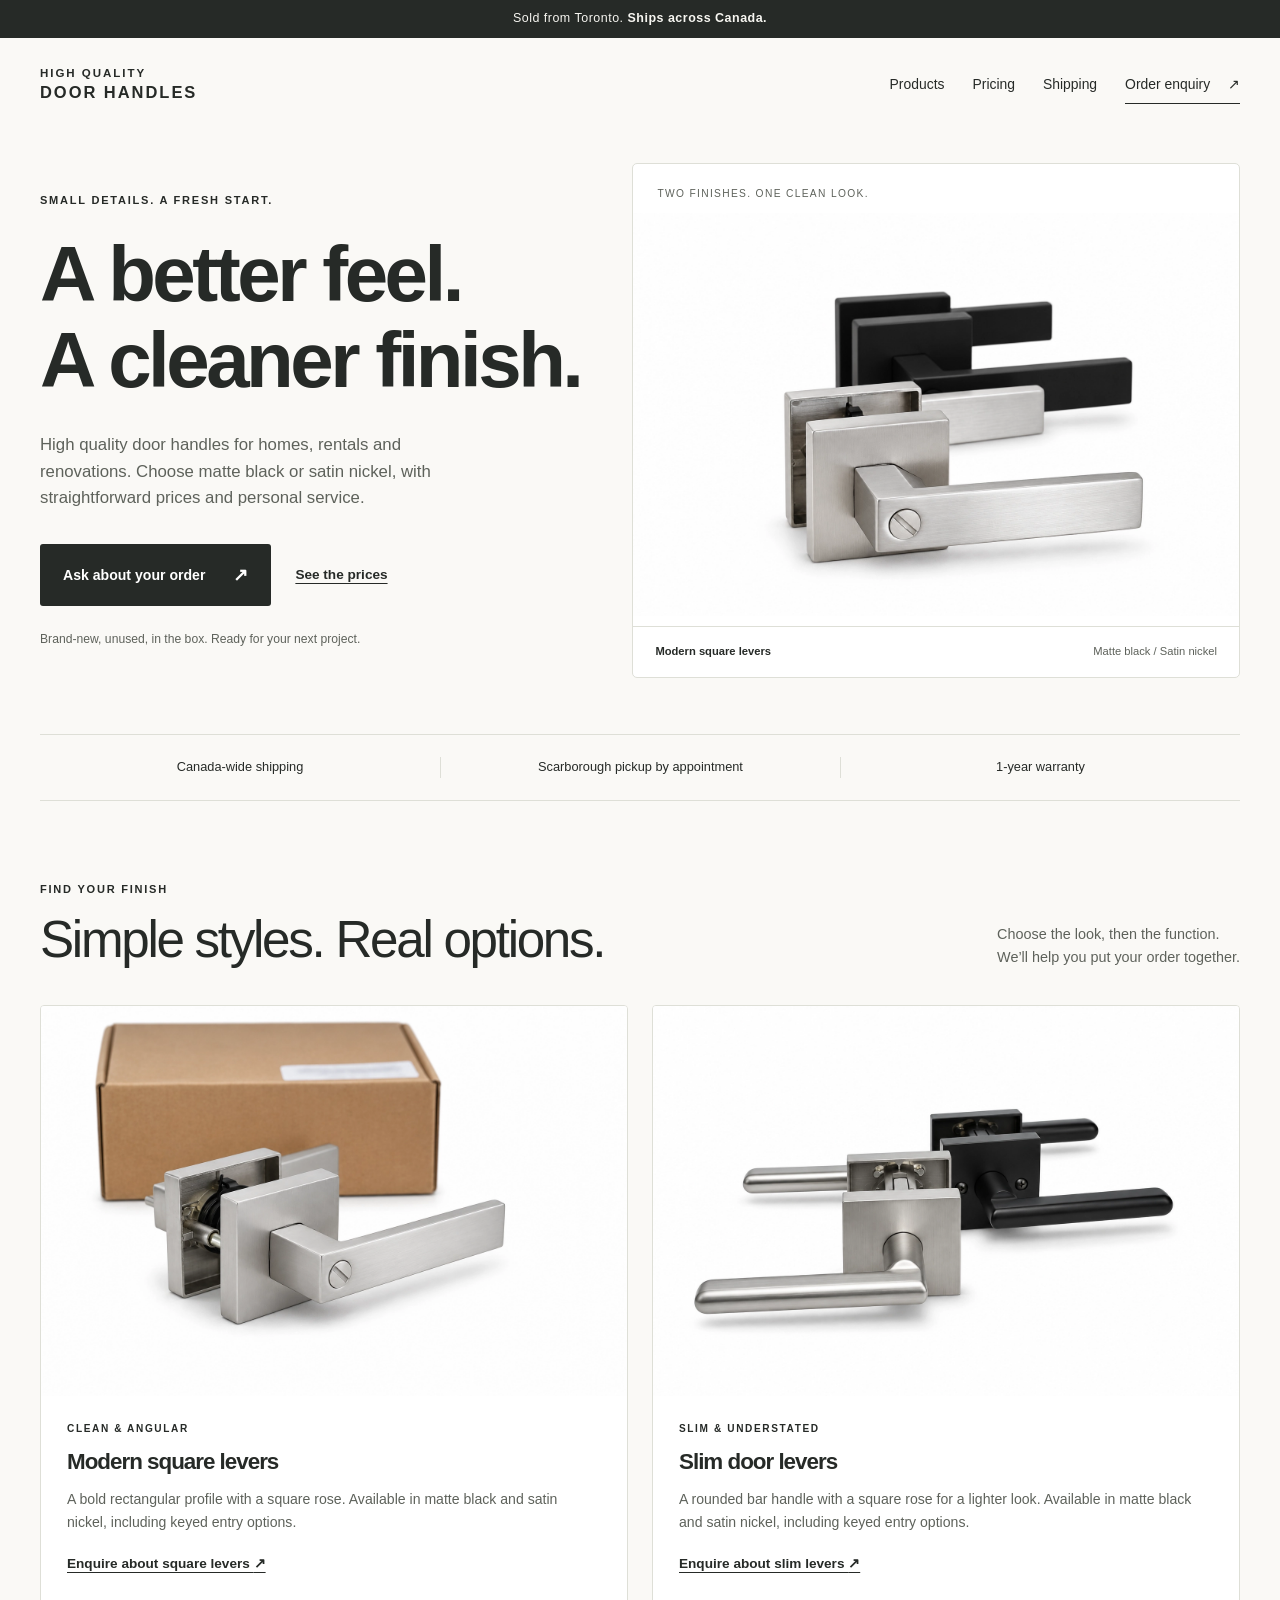
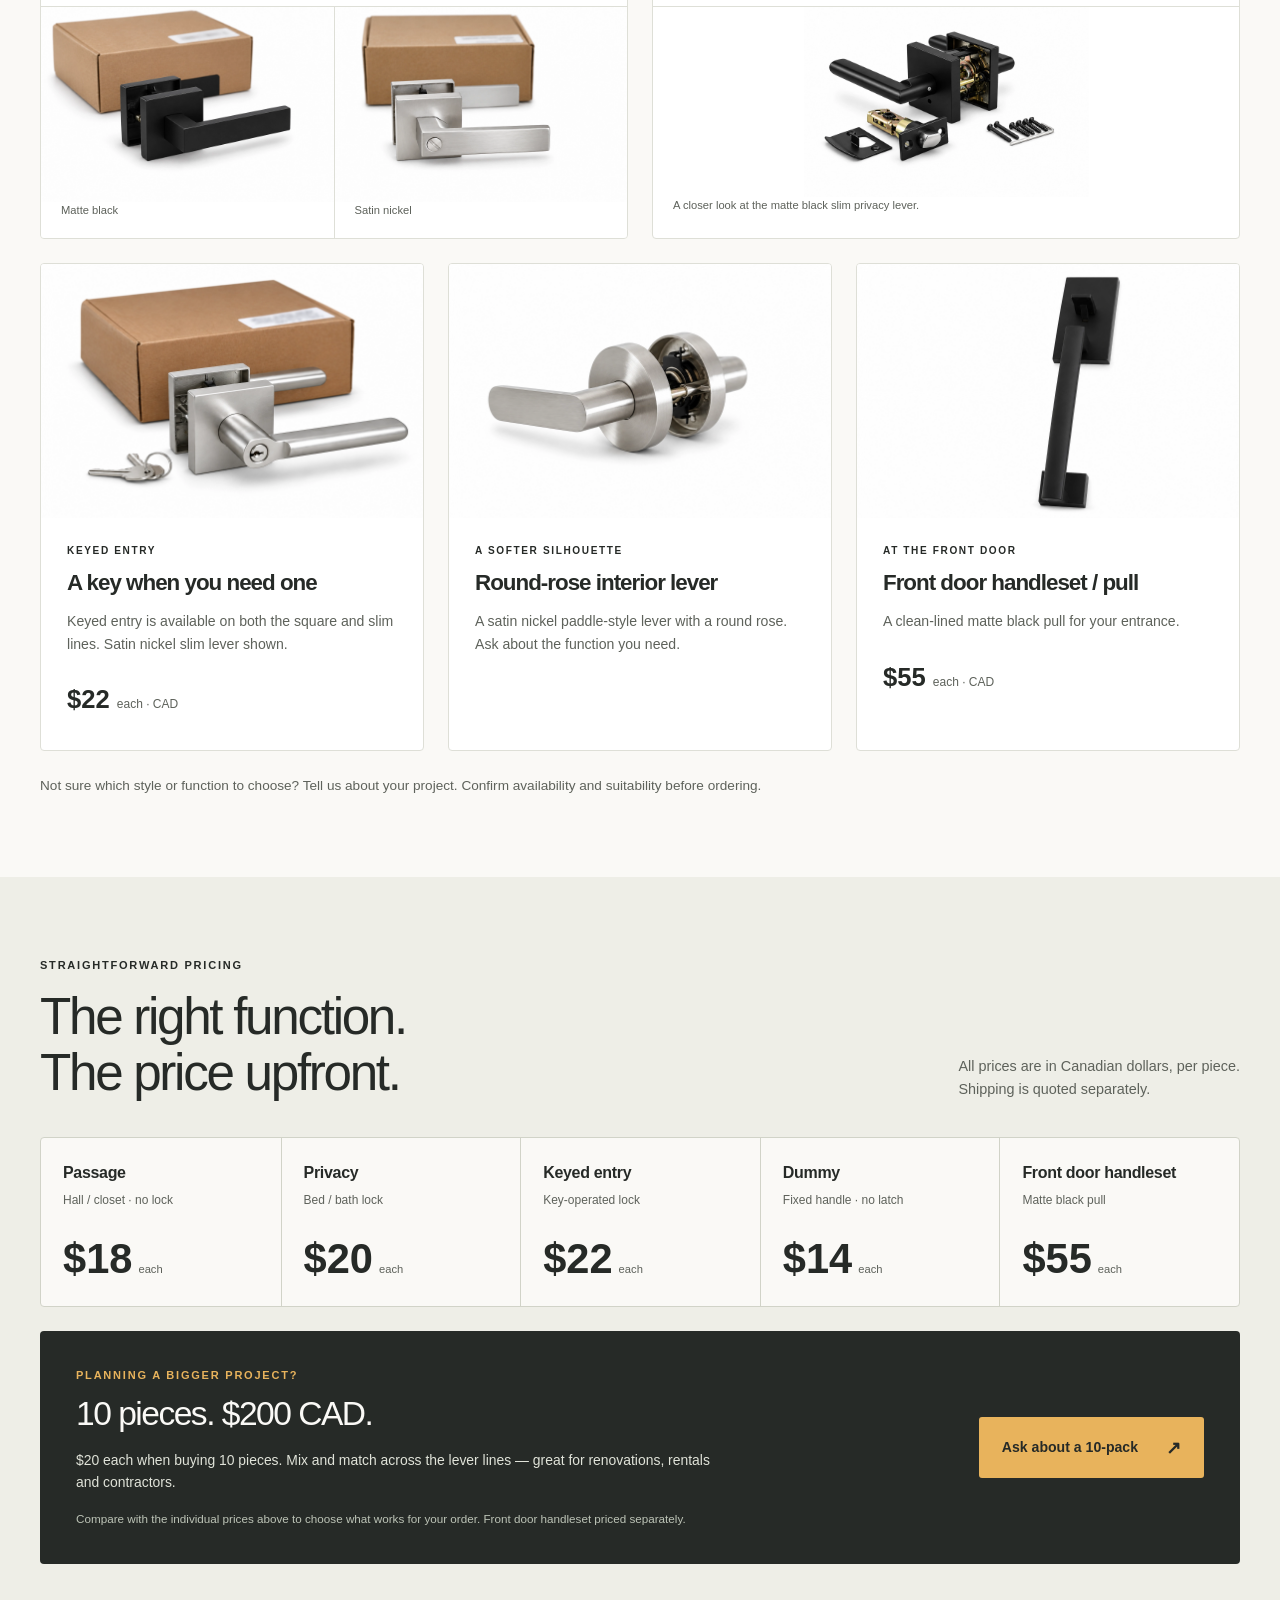
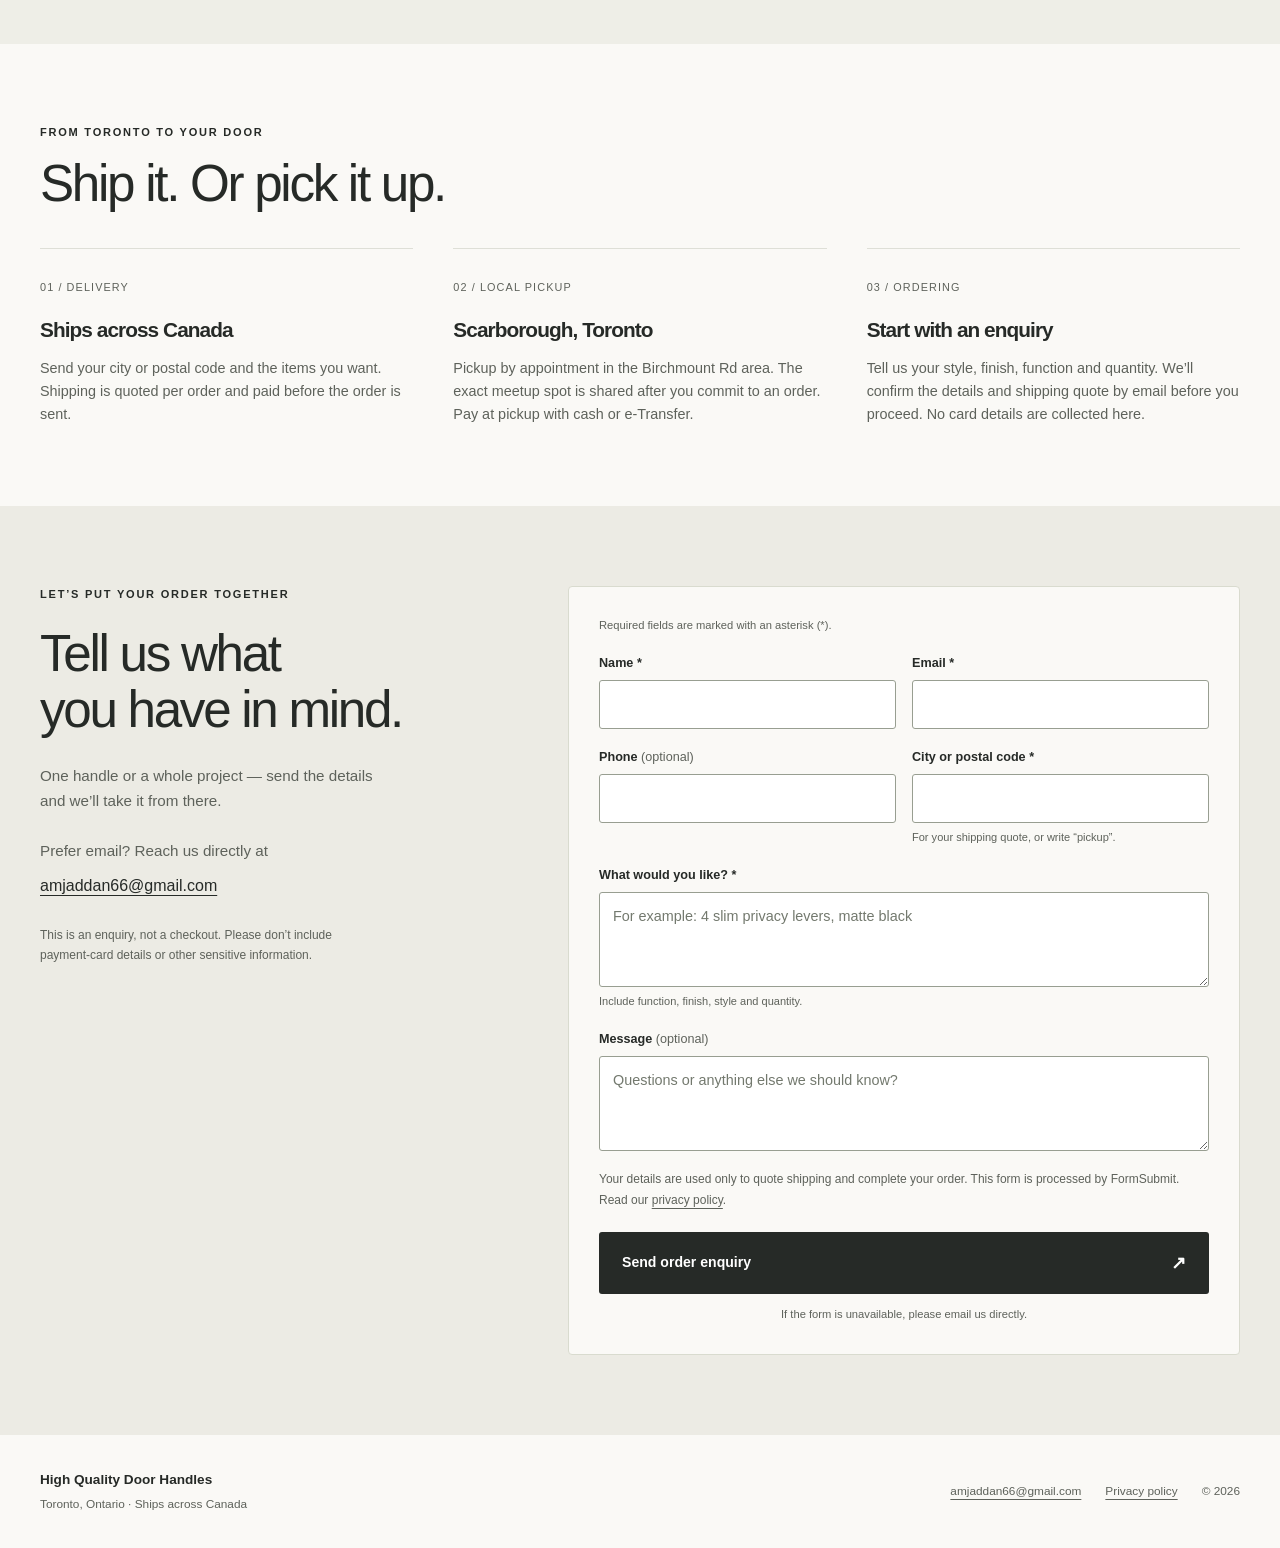
==== commit 8508bf7d: "Add static door-handle landing page for GitHub Pages. Publish the from-scratch Toronto door-handle s" ====
--- a/index.html
+++ b/index.html
@@ -1,299 +1,87 @@
-<!DOCTYPE html>
-<html lang="en">
+<!doctype html>
+<html lang="en-CA">
 <head>
-  <meta charset="UTF-8">
-  <meta name="viewport" content="width=device-width, initial-scale=1.0">
-  <title>Custom Neon Signs UAE | Logo Acrylic Neon Signs for Businesses — Reliable Sources</title>
-  <meta name="description" content="Turn your logo, mascot or idea into a premium custom LED neon sign in the UAE. 3mm acrylic, printed artwork and neon outlines for cafes, restaurants, nurseries, salons, gyms, offices and events. Send your logo on WhatsApp for a custom quote.">
-  <link rel="icon" href="assets/favicon.svg" type="image/svg+xml">
-  <link rel="preload" href="assets/fonts/space-grotesk-latin.woff2" as="font" type="font/woff2" crossorigin>
-  <link rel="stylesheet" href="css/styles.css">
-
-  <meta property="og:type" content="website">
-  <meta property="og:title" content="Custom Neon Signs UAE — Your Logo, Rebuilt in Acrylic + Neon">
-  <meta property="og:description" content="Premium custom LED neon signs for UAE businesses. 3mm acrylic base, printed logo artwork, LED neon outline. Send your logo on WhatsApp for a custom quote.">
-  <meta property="og:image" content="assets/img/lse-plumbing-business-logo.webp">
-
-  <script type="application/ld+json">
-  {
-    "@context": "https://schema.org",
-    "@graph": [
-      {
-        "@type": "LocalBusiness",
-        "name": "Reliable Sources LLC FZ",
-        "description": "Custom LED neon and acrylic signage studio in the UAE. Logo neon signs, mascot signs, Arabic and English designs for businesses. Every sign is custom quoted.",
-        "areaServed": ["Dubai", "Abu Dhabi", "Sharjah", "United Arab Emirates"],
-        "telephone": "+971563659384",
-        "image": "assets/img/lse-plumbing-business-logo.webp"
-      },
-      {
-        "@type": "FAQPage",
-        "mainEntity": [
-          {
-            "@type": "Question",
-            "name": "Can you make my business logo in neon?",
-            "acceptedAnswer": { "@type": "Answer", "text": "Yes — that's our specialty. We print your full-colour logo on a 3mm acrylic base cut to shape, then trace it with an LED neon outline. Logos, mascots, characters and lettering all work." }
-          },
-          {
-            "@type": "Question",
-            "name": "How much does a custom neon sign cost in the UAE?",
-            "acceptedAnswer": { "@type": "Answer", "text": "Every sign is custom quoted — the price depends on size, logo complexity, colours, acrylic shape and installation. Send your logo or idea on WhatsApp and we'll reply with a mockup and an exact quote." }
-          },
-          {
-            "@type": "Question",
-            "name": "Can you make Arabic and English neon designs?",
-            "acceptedAnswer": { "@type": "Answer", "text": "Yes. We produce Arabic, English and mixed designs, including Arabic calligraphy combined with logo artwork." }
-          },
-          {
-            "@type": "Question",
-            "name": "Do you deliver and install in the UAE?",
-            "acceptedAnswer": { "@type": "Answer", "text": "Yes — delivery and professional installation can be arranged across Dubai, Abu Dhabi, Sharjah and the wider UAE." }
-          }
-        ]
-      }
-    ]
-  }
-  </script>
+  <meta charset="utf-8">
+  <meta name="viewport" content="width=device-width, initial-scale=1">
+  <meta name="description" content="Brand-new door handles in matte black and satin nickel. Clear CAD pricing, Canada-wide shipping quotes, and appointment pickup in Scarborough, Toronto.">
+  <meta name="theme-color" content="#262a27">
+  <title>High Quality Door Handles</title>
+  <link rel="stylesheet" href="styles.css">
 </head>
 <body>
+<a class="skip" href="#main">Skip to content</a>
+<div class="announcement">Sold from Toronto. <strong>Ships across Canada.</strong></div>
+<header class="header wrap">
+  <a class="brand" href="index.html" aria-label="High Quality Door Handles home">HIGH QUALITY<span>DOOR HANDLES</span></a>
+  <nav aria-label="Main navigation"><a href="#products">Products</a><a href="#pricing">Pricing</a><a href="#shipping">Shipping</a><a class="nav-order" href="#order">Order enquiry <span aria-hidden="true">↗</span></a></nav>
+</header>
+<main id="main">
+  <section class="hero wrap" aria-labelledby="hero-title">
+    <div class="hero-copy">
+      <p class="eyebrow">SMALL DETAILS. A FRESH START.</p>
+      <h1 id="hero-title">A better feel.<br>A cleaner finish.</h1>
+      <p class="intro">High quality door handles for homes, rentals and renovations. Choose matte black or satin nickel, with straightforward prices and personal service.</p>
+      <div class="actions"><a class="button" href="#order">Ask about your order <span aria-hidden="true">↗</span></a><a class="text-link" href="#pricing">See the prices</a></div>
+      <p class="hero-note">Brand-new, unused, in the box. Ready for your next project.</p>
+    </div>
+    <div class="hero-photo"><span class="photo-tag">TWO FINISHES. ONE CLEAN LOOK.</span><img src="images/square-levers.webp" width="1536" height="1024" fetchpriority="high" alt="Modern square-rose door levers in satin nickel and matte black"><div class="photo-caption"><span>Modern square levers</span><span>Matte black / Satin nickel</span></div></div>
+  </section>
+  <div class="benefits wrap" aria-label="At a glance"><span>Canada-wide shipping</span><span>Scarborough pickup by appointment</span><span>1-year warranty</span></div>
 
-<header class="site-header" id="top">
-  <div class="container header-inner">
-    <a class="wordmark" href="#top" aria-label="Reliable Sources — home">RELIABLE<span> SOURCES</span></a>
-    <nav class="main-nav" aria-label="Main">
-      <a href="#work">Real Work</a>
-      <a href="#studio">Design Studio</a>
-      <a href="#method">Our Method</a>
-      <a href="#faq">FAQ</a>
-    </nav>
-    <a class="btn btn-wa btn-sm" data-wa href="https://wa.me/971563659384">
-      <svg class="wa-icon" viewBox="0 0 24 24" aria-hidden="true"><path d="M12 2a10 10 0 0 0-8.6 15.1L2 22l5-1.3A10 10 0 1 0 12 2Zm5.4 14.1c-.2.6-1.3 1.2-1.8 1.3-.5 0-1 .2-3.4-.7-2.9-1.1-4.7-4-4.9-4.2-.1-.2-1.1-1.5-1.1-2.9s.7-2 1-2.3c.2-.3.5-.3.7-.3h.5c.2 0 .4 0 .6.4l.9 2.1c0 .2.1.4 0 .6l-.4.6-.5.5c-.2.2-.3.3-.1.6.1.3.7 1.2 1.6 2 1.1 1 2 1.3 2.3 1.4.3.2.5.1.6-.1l.8-.9c.2-.3.4-.2.6-.1l2 .9c.3.2.5.2.6.4 0 .1 0 .7-.3 1.3Z"/></svg>
-      WhatsApp
-    </a>
-  </div>
-</header>
-
-<main>
-
-  <!-- ============ HERO ============ -->
-  <section class="hero">
-    <div class="hero-glow" aria-hidden="true"></div>
-    <div class="container hero-inner">
-      <div class="hero-copy">
-        <p class="kicker">Custom LED Neon Signs &middot; UAE</p>
-        <h1>Your logo, rebuilt in <span class="neon-cyan">acrylic</span> + <span class="neon-pink">neon</span>.</h1>
-        <p class="lede">We turn business logos, mascots and ideas into premium neon brand pieces — 3mm acrylic base, printed artwork, LED neon outline. Not just glowing text.</p>
-        <div class="hero-cta">
-          <a class="btn btn-wa" data-wa data-wa-msg="Hi! I'd like a quote for a custom neon sign. I'll send my logo / idea here." href="https://wa.me/971563659384">
-            <svg class="wa-icon" viewBox="0 0 24 24" aria-hidden="true"><path d="M12 2a10 10 0 0 0-8.6 15.1L2 22l5-1.3A10 10 0 1 0 12 2Zm5.4 14.1c-.2.6-1.3 1.2-1.8 1.3-.5 0-1 .2-3.4-.7-2.9-1.1-4.7-4-4.9-4.2-.1-.2-1.1-1.5-1.1-2.9s.7-2 1-2.3c.2-.3.5-.3.7-.3h.5c.2 0 .4 0 .6.4l.9 2.1c0 .2.1.4 0 .6l-.4.6-.5.5c-.2.2-.3.3-.1.6.1.3.7 1.2 1.6 2 1.1 1 2 1.3 2.3 1.4.3.2.5.1.6-.1l.8-.9c.2-.3.4-.2.6-.1l2 .9c.3.2.5.2.6.4 0 .1 0 .7-.3 1.3Z"/></svg>
-            Get My Logo Quote
-          </a>
-          <a class="btn btn-ghost" href="#studio">Design Yours Live</a>
-        </div>
-        <p class="hero-price">Fully custom &middot; <strong>design mockup</strong> with every WhatsApp quote</p>
-      </div>
-      <figure class="hero-visual">
-        <div class="frame">
-          <img src="assets/img/lse-plumbing-business-logo.webp" width="683" height="1000" alt="Custom acrylic neon sign of a plumbing company's full-colour logo with blue LED neon outline, mounted on a wall" fetchpriority="high">
-        </div>
-        <figcaption>A real client logo — printed artwork on shaped acrylic, traced in LED neon.</figcaption>
-      </figure>
+  <section class="section wrap" id="products" aria-labelledby="products-title">
+    <div class="section-heading"><div><p class="eyebrow">FIND YOUR FINISH</p><h2 id="products-title">Simple styles. Real options.</h2></div><p>Choose the look, then the function.<br>We’ll help you put your order together.</p></div>
+    <div class="catalogue">
+      <article class="product wide">
+        <img src="images/square-satin-nickel-box.webp" width="1536" height="1024" loading="lazy" decoding="async" alt="Satin nickel rectangular lever with a square rose beside its brown box">
+        <div class="product-copy"><p class="eyebrow">CLEAN &amp; ANGULAR</p><h3>Modern square levers</h3><p>A bold rectangular profile with a square rose. Available in matte black and satin nickel, including keyed entry options.</p><a href="#order" class="text-link">Enquire about square levers <span aria-hidden="true">↗</span></a></div>
+        <div class="detail-grid"><figure><img src="images/square-matte-black-box.webp" width="1536" height="1024" loading="lazy" decoding="async" alt="Matte black square lever beside its brown box"><figcaption>Matte black</figcaption></figure><figure><img src="images/square-satin-nickel-detail.webp" width="1536" height="1024" loading="lazy" decoding="async" alt="Another view of the satin nickel square lever beside its box"><figcaption>Satin nickel</figcaption></figure></div>
+      </article>
+      <article class="product wide">
+        <img src="images/slim-levers.webp" width="1536" height="1024" loading="lazy" decoding="async" alt="Slim round-bar levers with square roses in satin nickel and matte black">
+        <div class="product-copy"><p class="eyebrow">SLIM &amp; UNDERSTATED</p><h3>Slim door levers</h3><p>A rounded bar handle with a square rose for a lighter look. Available in matte black and satin nickel, including keyed entry options.</p><a href="#order" class="text-link">Enquire about slim levers <span aria-hidden="true">↗</span></a></div>
+        <figure class="parts"><img src="images/slim-matte-black-parts.webp" width="1536" height="1024" loading="lazy" decoding="async" alt="Matte black slim privacy lever shown with its mechanism, latch and separate fittings"><figcaption>A closer look at the matte black slim privacy lever.</figcaption></figure>
+      </article>
+      <article class="product"><img src="images/keyed-satin-nickel.webp" width="1536" height="1024" loading="lazy" decoding="async" alt="Satin nickel keyed slim lever shown with keys and a brown box"><div class="product-copy"><p class="eyebrow">KEYED ENTRY</p><h3>A key when you need one</h3><p>Keyed entry is available on both the square and slim lines. Satin nickel slim lever shown.</p><p class="product-price">$22 <span>each · CAD</span></p></div></article>
+      <article class="product"><img src="images/round-rose-interior.webp" width="1536" height="1024" loading="lazy" decoding="async" alt="Satin nickel paddle-style interior lever with round roses and the internal mechanism visible"><div class="product-copy"><p class="eyebrow">A SOFTER SILHOUETTE</p><h3>Round-rose interior lever</h3><p>A satin nickel paddle-style lever with a round rose. Ask about the function you need.</p></div></article>
+      <article class="product"><img src="images/front-door-handleset.webp" width="1536" height="1024" loading="lazy" decoding="async" alt="Matte black front-door pull with rectangular mounting plates"><div class="product-copy"><p class="eyebrow">AT THE FRONT DOOR</p><h3>Front door handleset / pull</h3><p>A clean-lined matte black pull for your entrance.</p><p class="product-price">$55 <span>each · CAD</span></p></div></article>
     </div>
+    <p class="section-note">Not sure which style or function to choose? Tell us about your project. Confirm availability and suitability before ordering.</p>
   </section>
 
-  <!-- ============ TRUST STRIP ============ -->
-  <div class="trust-strip" role="presentation">
-    <div class="container trust-items">
-      <span>3mm Acrylic Base</span><span>Printed Logo Artwork</span><span>LED Neon Outline</span><span>Arabic &amp; English</span><span>Delivery &amp; Installation UAE-wide</span>
+  <section class="pricing-section" id="pricing" aria-labelledby="pricing-title"><div class="wrap section">
+    <div class="section-heading"><div><p class="eyebrow">STRAIGHTFORWARD PRICING</p><h2 id="pricing-title">The right function.<br>The price upfront.</h2></div><p>All prices are in Canadian dollars, per piece.<br>Shipping is quoted separately.</p></div>
+    <div class="price-list">
+      <div class="price-item"><div><h3>Passage</h3><p>Hall / closet · no lock</p></div><strong>$18<span>each</span></strong></div>
+      <div class="price-item"><div><h3>Privacy</h3><p>Bed / bath lock</p></div><strong>$20<span>each</span></strong></div>
+      <div class="price-item"><div><h3>Keyed entry</h3><p>Key-operated lock</p></div><strong>$22<span>each</span></strong></div>
+      <div class="price-item"><div><h3>Dummy</h3><p>Fixed handle · no latch</p></div><strong>$14<span>each</span></strong></div>
+      <div class="price-item"><div><h3>Front door handleset</h3><p>Matte black pull</p></div><strong>$55<span>each</span></strong></div>
     </div>
-  </div>
+    <aside class="bulk"><div><p class="eyebrow">PLANNING A BIGGER PROJECT?</p><h3>10 pieces. $200 CAD.</h3><p>$20 each when buying 10 pieces. Mix and match across the lever lines — great for renovations, rentals and contractors.</p><p class="bulk-note">Compare with the individual prices above to choose what works for your order. Front door handleset priced separately.</p></div><a class="button button-light" href="#order">Ask about a 10-pack <span aria-hidden="true">↗</span></a></aside>
+  </div></section>
 
-  <!-- ============ REAL WORK ============ -->
-  <section class="section" id="work">
-    <div class="container">
-      <p class="kicker reveal">Real work, real clients</p>
-      <h2 class="reveal">Straight from our workshop.</h2>
-      <p class="section-lede reveal">No stock photos. Every piece below was designed, printed and neon-bent by us for a real UAE customer.</p>
-      <div class="gallery">
-        <figure class="card g-card reveal">
-          <img src="assets/img/lse-plumbing-business-logo.webp" width="683" height="1000" loading="lazy" alt="Full-colour LSE Prime Plumbing logo neon sign with palm trees and blue neon outline">
-          <figcaption><span class="tag">Business Logo</span>Full-colour company logo, shaped acrylic, blue neon outline.</figcaption>
-        </figure>
-        <figure class="card g-card reveal">
-          <img src="assets/img/curious-critters-education-logo.webp" width="562" height="1000" loading="lazy" alt="Curious Critters early learning logo — round acrylic neon sign with printed cartoon animal characters and pink neon ring">
-          <figcaption><span class="tag">Education &middot; Nursery</span>Round acrylic brand sign with detailed character artwork.</figcaption>
-        </figure>
-        <figure class="card g-card reveal">
-          <img src="assets/img/spiritout-wolf-logo.webp" width="562" height="1000" loading="lazy" alt="Spiritout brand mascot neon sign — printed wolf artwork with red cap and neon outline">
-          <figcaption><span class="tag">Brand Mascot</span>Printed mascot artwork traced in multi-colour neon.</figcaption>
-        </figure>
-        <figure class="card g-card reveal">
-          <img src="assets/img/zaabout-character-arabic.webp" width="750" height="1000" loading="lazy" alt="Zaabout custom character acrylic neon sign with Arabic lettering">
-          <figcaption><span class="tag">Character &middot; Arabic</span>Shaped acrylic character with Arabic lettering.</figcaption>
-        </figure>
-        <figure class="card g-card reveal">
-          <img src="assets/img/food-skewer-restaurant.webp" width="562" height="1000" loading="lazy" alt="Shawarma skewer restaurant neon sign in orange LED neon with Arabic detail">
-          <figcaption><span class="tag">Restaurant</span>Food art in hand-bent orange neon for a shawarma concept.</figcaption>
-        </figure>
-        <figure class="card g-card reveal">
-          <img src="assets/img/tiger-mafia-mascot.webp" width="459" height="1000" loading="lazy" alt="Tiger Mafia character neon sign — detailed printed artwork with yellow neon frame">
-          <figcaption><span class="tag">Printed Art + Neon</span>Detailed character print framed in glowing neon.</figcaption>
-        </figure>
-        <figure class="card g-card reveal">
-          <img src="assets/img/wings-wall-feature.webp" width="750" height="1000" loading="lazy" alt="Multicolour neon angel wings wall feature — photo spot installation">
-          <figcaption><span class="tag">Wall Feature</span>Multicolour neon wings — a photo-spot for venues.</figcaption>
-        </figure>
-        <a class="g-cta reveal" data-wa data-wa-msg="Hi Reliable Sources! I saw your work gallery — I'd like my logo made as a custom neon sign. I'll send it here." href="https://wa.me/971563659384">
-          <span class="g-cta-mark" aria-hidden="true">+</span>
-          <strong>Your logo could be next.</strong>
-          <span>Send it on WhatsApp for a mockup &amp; custom quote.</span>
-        </a>
-      </div>
-    </div>
+  <section class="section wrap" id="shipping" aria-labelledby="shipping-title">
+    <div class="section-heading"><div><p class="eyebrow">FROM TORONTO TO YOUR DOOR</p><h2 id="shipping-title">Ship it. Or pick it up.</h2></div></div>
+    <div class="info-grid"><article><span class="step">01 / DELIVERY</span><h3>Ships across Canada</h3><p>Send your city or postal code and the items you want. Shipping is quoted per order and paid before the order is sent.</p></article><article><span class="step">02 / LOCAL PICKUP</span><h3>Scarborough, Toronto</h3><p>Pickup by appointment in the Birchmount Rd area. The exact meetup spot is shared after you commit to an order. Pay at pickup with cash or e-Transfer.</p></article><article><span class="step">03 / ORDERING</span><h3>Start with an enquiry</h3><p>Tell us your style, finish, function and quantity. We’ll confirm the details and shipping quote by email before you proceed. No card details are collected here.</p></article></div>
   </section>
 
-  <!-- ============ DESIGN STUDIO ============ -->
-  <section class="section section-alt" id="studio">
-    <div class="container">
-      <p class="kicker reveal">Neon Design Studio &middot; free to try</p>
-      <h2 class="reveal">See your logo in neon — <span class="neon-cyan">right now</span>.</h2>
-      <p class="section-lede reveal">Drop in your logo or artwork, choose a glow and a size, and watch it light up the wall. When it feels right, send your design straight to us — every sign is custom quoted.</p>
-      <div class="studio reveal">
-        <div class="studio-stage scene-studio" id="studioStage">
-          <div class="studio-backglow" aria-hidden="true"></div>
-          <div class="studio-sign" id="studioSign">
-            <img id="studioImg" alt="Your uploaded artwork previewed as an acrylic neon sign" hidden>
-            <label class="studio-drop" id="studioDrop" for="studioFile">
-              <span class="drop-mark" aria-hidden="true">+</span>
-              <strong>Drop your logo here</strong>
-              <span>or tap to upload &middot; PNG, JPG, SVG</span>
-            </label>
-          </div>
-          <p class="studio-note" id="studioNote">approx. 60 cm wide</p>
-        </div>
-        <div class="studio-controls">
-          <input type="file" id="studioFile" accept="image/*" hidden>
-          <div class="ctrl">
-            <span class="ctrl-label">Artwork</span>
-            <div class="ctrl-row">
-              <button type="button" class="chip" id="btnUpload">Upload my logo</button>
-              <button type="button" class="chip" id="btnSample">Try a sample</button>
-            </div>
-            <p class="ctrl-hint">Transparent PNG looks best. Your image stays on your device — nothing is uploaded.</p>
-          </div>
-          <div class="ctrl">
-            <span class="ctrl-label">Neon glow</span>
-            <div class="ctrl-row" id="glowRow"></div>
-          </div>
-          <div class="ctrl">
-            <span class="ctrl-label">Approx. size</span>
-            <div class="ctrl-row" id="sizeRow"></div>
-          </div>
-          <div class="ctrl">
-            <span class="ctrl-label">Wall</span>
-            <div class="ctrl-row" id="wallRow"></div>
-          </div>
-          <a class="btn btn-wa" id="studioCta" href="https://wa.me/971563659384">
-            <svg class="wa-icon" viewBox="0 0 24 24" aria-hidden="true"><path d="M12 2a10 10 0 0 0-8.6 15.1L2 22l5-1.3A10 10 0 1 0 12 2Zm5.4 14.1c-.2.6-1.3 1.2-1.8 1.3-.5 0-1 .2-3.4-.7-2.9-1.1-4.7-4-4.9-4.2-.1-.2-1.1-1.5-1.1-2.9s.7-2 1-2.3c.2-.3.5-.3.7-.3h.5c.2 0 .4 0 .6.4l.9 2.1c0 .2.1.4 0 .6l-.4.6-.5.5c-.2.2-.3.3-.1.6.1.3.7 1.2 1.6 2 1.1 1 2 1.3 2.3 1.4.3.2.5.1.6-.1l.8-.9c.2-.3.4-.2.6-.1l2 .9c.3.2.5.2.6.4 0 .1 0 .7-.3 1.3Z"/></svg>
-            Send My Design for a Quote
-          </a>
-          <p class="ctrl-hint">We reply with a mockup and an exact quote. No logo yet? <a data-wa data-wa-msg="Hi Reliable Sources! I don't have a logo file yet — I'd like you to design a custom neon sign from my idea. Here's my idea:" href="https://wa.me/971563659384">Send your idea instead</a> — we design it for you.</p>
-        </div>
-      </div>
-    </div>
-  </section>
-
-  <!-- ============ METHOD ============ -->
-  <section class="section" id="method">
-    <div class="container method-grid">
-      <div class="method-copy">
-        <p class="kicker reveal">Why our signs are different</p>
-        <h2 class="reveal">Most neon is just glowing text.<br>Ours is your <em>whole brand</em>.</h2>
-        <p class="section-lede reveal">We build every sign in three layers. That's what lets us produce full logos, mascots, characters, food art and Arabic&nbsp;&amp;&nbsp;English lettering — not just words in a glowing font.</p>
-        <ol class="layers">
-          <li class="reveal"><span class="layer-num">1</span><div><h3>3mm acrylic base</h3><p>Precision-cut to your logo's silhouette — not a plain rectangle.</p></div></li>
-          <li class="reveal"><span class="layer-num">2</span><div><h3>Printed artwork</h3><p>Your full-colour logo, mascot or design, printed and applied to the acrylic.</p></div></li>
-          <li class="reveal"><span class="layer-num">3</span><div><h3>LED neon outline</h3><p>Hand-bent LED neon traces the shape and brings it to life.</p></div></li>
-        </ol>
-      </div>
-      <div class="layer-stack reveal" aria-hidden="true">
-        <div class="stack-plate stack-neon">LED neon outline</div>
-        <div class="stack-plate stack-print">Printed artwork</div>
-        <div class="stack-plate stack-acrylic">3mm acrylic base</div>
-      </div>
-    </div>
-  </section>
-
-  <!-- ============ PROCESS ============ -->
-  <section class="section section-alt" id="process">
-    <div class="container">
-      <p class="kicker reveal">How it works</p>
-      <h2 class="reveal">From logo to glowing sign in four steps.</h2>
-      <ol class="steps">
-        <li class="card reveal"><span class="step-num">01</span><h3>Send your logo or idea</h3><p>Message us on WhatsApp with your logo file, a sketch, or just a description.</p></li>
-        <li class="card reveal"><span class="step-num">02</span><h3>Approve your mockup</h3><p>We confirm size, colours and style, then send a design mockup and exact quote.</p></li>
-        <li class="card reveal"><span class="step-num">03</span><h3>We build it</h3><p>Acrylic is cut, artwork printed, and the LED neon is bent and fitted by hand.</p></li>
-        <li class="card reveal"><span class="step-num">04</span><h3>Delivery or installation</h3><p>Collect, get it delivered, or have us install it — anywhere in the UAE.</p></li>
-      </ol>
-    </div>
-  </section>
-
-  <!-- ============ INDUSTRIES ============ -->
-  <section class="section" id="industries">
-    <div class="container">
-      <p class="kicker reveal">Who we build for</p>
-      <h2 class="reveal">Made for businesses that want to be seen.</h2>
-      <ul class="chips reveal">
-        <li>Cafés &amp; Coffee Shops</li><li>Restaurants</li><li>Nurseries &amp; Schools</li><li>Salons &amp; Barbershops</li><li>Gyms &amp; Fitness</li><li>Retail &amp; Showrooms</li><li>Offices &amp; Lobbies</li><li>Gaming &amp; Studios</li><li>Events &amp; Weddings</li><li>Lounges &amp; Terraces</li>
-      </ul>
-    </div>
-  </section>
-
-  <!-- ============ FAQ ============ -->
-  <section class="section section-alt" id="faq">
-    <div class="container faq-wrap">
-      <p class="kicker reveal">FAQ</p>
-      <h2 class="reveal">Questions business owners ask us.</h2>
-      <details class="reveal"><summary>Can you make my business logo in neon?</summary><p>Yes — that's our specialty. We print your full-colour logo on a 3mm acrylic base cut to shape, then trace it with an LED neon outline. Logos, mascots, characters and lettering all work.</p></details>
-      <details class="reveal"><summary>How much will my sign cost?</summary><p>Every sign is custom quoted — the price depends on size, logo complexity, colours, acrylic shape and installation. Send your logo or idea on WhatsApp and you'll get an exact quote together with a design mockup.</p></details>
-      <details class="reveal"><summary>Can you make Arabic and English designs?</summary><p>Yes. We produce Arabic, English and mixed designs — including Arabic calligraphy combined with logo artwork, like the character pieces in our gallery.</p></details>
-      <details class="reveal"><summary>I only have an idea, no logo file. Can you help?</summary><p>Absolutely. Describe your idea on WhatsApp and we'll design the artwork and send you a mockup before anything goes to production.</p></details>
-      <details class="reveal"><summary>What file should I send?</summary><p>Whatever you have — PNG, JPG, PDF, AI or even a photo of a sketch. High-resolution files give the cleanest print, but we can work from almost anything.</p></details>
-      <details class="reveal"><summary>How long does production take?</summary><p>Timelines depend on size and complexity. We confirm production and delivery dates together with your mockup and quote on WhatsApp.</p></details>
-      <details class="reveal"><summary>Do you deliver and install?</summary><p>Yes — delivery and professional installation can be arranged across Dubai, Abu Dhabi, Sharjah and the wider UAE.</p></details>
-      <details class="reveal"><summary>Is it for indoor or outdoor use?</summary><p>Most brand pieces are designed for interiors, where they look their best. Tell us where you plan to mount yours and we'll recommend the right setup.</p></details>
-    </div>
-  </section>
-
-  <!-- ============ FINAL CTA ============ -->
-  <section class="section final-cta" id="quote">
-    <div class="final-glow" aria-hidden="true"></div>
-    <div class="container center">
-      <h2 class="reveal">Ready to see your logo <span class="neon-cyan">glowing</span>?</h2>
-      <p class="section-lede reveal">Send your logo or idea on WhatsApp. You'll get a mockup and an exact quote — no commitment.</p>
-      <a class="btn btn-wa btn-lg reveal" data-wa data-wa-msg="Hi! I'd like a quote for a custom neon sign. I'll send my logo / idea here." href="https://wa.me/971563659384">
-        <svg class="wa-icon" viewBox="0 0 24 24" aria-hidden="true"><path d="M12 2a10 10 0 0 0-8.6 15.1L2 22l5-1.3A10 10 0 1 0 12 2Zm5.4 14.1c-.2.6-1.3 1.2-1.8 1.3-.5 0-1 .2-3.4-.7-2.9-1.1-4.7-4-4.9-4.2-.1-.2-1.1-1.5-1.1-2.9s.7-2 1-2.3c.2-.3.5-.3.7-.3h.5c.2 0 .4 0 .6.4l.9 2.1c0 .2.1.4 0 .6l-.4.6-.5.5c-.2.2-.3.3-.1.6.1.3.7 1.2 1.6 2 1.1 1 2 1.3 2.3 1.4.3.2.5.1.6-.1l.8-.9c.2-.3.4-.2.6-.1l2 .9c.3.2.5.2.6.4 0 .1 0 .7-.3 1.3Z"/></svg>
-        Send My Logo on WhatsApp
-      </a>
-    </div>
-  </section>
-
+  <section class="order-section" id="order" aria-labelledby="order-title"><div class="wrap order-layout section">
+    <div class="order-copy"><p class="eyebrow">LET’S PUT YOUR ORDER TOGETHER</p><h2 id="order-title">Tell us what<br>you have in mind.</h2><p>One handle or a whole project — send the details and we’ll take it from there.</p><p>Prefer email? Reach us directly at<br><a class="email" href="mailto:amjaddan66@gmail.com">amjaddan66@gmail.com</a></p><p class="small">This is an enquiry, not a checkout. Please don’t include payment-card details or other sensitive information.</p></div>
+    <form action="https://formsubmit.co/amjaddan66@gmail.com" method="POST">
+      <input type="hidden" name="_subject" value="Door handle order">
+      <input type="hidden" name="_template" value="table">
+      <div class="honeypot" aria-hidden="true"><label>Leave this field empty<input type="text" name="_honey" tabindex="-1" autocomplete="off"></label></div>
+      <p class="form-note">Required fields are marked with an asterisk (*).</p>
+      <div class="form-row"><div class="field"><label for="name">Name *</label><input id="name" name="name" autocomplete="name" maxlength="120" required></div><div class="field"><label for="email">Email *</label><input id="email" name="email" type="email" autocomplete="email" maxlength="254" required></div></div>
+      <div class="form-row"><div class="field"><label for="phone">Phone <span>(optional)</span></label><input id="phone" name="phone" type="tel" autocomplete="tel" maxlength="40"></div><div class="field"><label for="location">City or postal code *</label><input id="location" name="city_or_postal_code" maxlength="120" aria-describedby="location-help" required><small id="location-help">For your shipping quote, or write “pickup”.</small></div></div>
+      <div class="field"><label for="items">What would you like? *</label><textarea id="items" name="requested_items" rows="3" maxlength="3000" placeholder="For example: 4 slim privacy levers, matte black" aria-describedby="items-help" required></textarea><small id="items-help">Include function, finish, style and quantity.</small></div>
+      <div class="field"><label for="message">Message <span>(optional)</span></label><textarea id="message" name="message" rows="3" maxlength="3000" placeholder="Questions or anything else we should know?"></textarea></div>
+      <p class="small">Your details are used only to quote shipping and complete your order. This form is processed by FormSubmit. Read our <a href="privacy.html">privacy policy</a>.</p>
+      <button class="button" type="submit">Send order enquiry <span aria-hidden="true">↗</span></button>
+      <p class="form-note">If the form is unavailable, please email us directly.</p>
+    </form>
+  </div></section>
 </main>
-
-<footer class="site-footer">
-  <div class="container footer-inner">
-    <p class="wordmark">RELIABLE<span> SOURCES</span></p>
-    <p>Custom acrylic + LED neon signs for business branding.<br>Dubai &middot; Abu Dhabi &middot; Sharjah &middot; UAE-wide</p>
-    <p><a data-wa href="https://wa.me/971563659384">WhatsApp: +971&nbsp;56&nbsp;365&nbsp;9384</a></p>
-    <p class="fine">&copy; <span id="year">2026</span> Reliable Sources LLC FZ. All rights reserved.</p>
-  </div>
-</footer>
-
-<!-- Floating WhatsApp button -->
-<a class="wa-fab" data-wa data-wa-msg="Hi! I'd like a quote for a custom neon sign. I'll send my logo / idea here." href="https://wa.me/971563659384" aria-label="Chat with us on WhatsApp">
-  <svg viewBox="0 0 24 24" aria-hidden="true"><path d="M12 2a10 10 0 0 0-8.6 15.1L2 22l5-1.3A10 10 0 1 0 12 2Zm5.4 14.1c-.2.6-1.3 1.2-1.8 1.3-.5 0-1 .2-3.4-.7-2.9-1.1-4.7-4-4.9-4.2-.1-.2-1.1-1.5-1.1-2.9s.7-2 1-2.3c.2-.3.5-.3.7-.3h.5c.2 0 .4 0 .6.4l.9 2.1c0 .2.1.4 0 .6l-.4.6-.5.5c-.2.2-.3.3-.1.6.1.3.7 1.2 1.6 2 1.1 1 2 1.3 2.3 1.4.3.2.5.1.6-.1l.8-.9c.2-.3.4-.2.6-.1l2 .9c.3.2.5.2.6.4 0 .1 0 .7-.3 1.3Z"/></svg>
-</a>
-
-<script src="js/main.js"></script>
+<footer class="wrap footer"><div><strong>High Quality Door Handles</strong><p>Toronto, Ontario · Ships across Canada</p></div><div><a href="mailto:amjaddan66@gmail.com">amjaddan66@gmail.com</a><a href="privacy.html">Privacy policy</a><span>© 2026</span></div></footer>
 </body>
 </html>
--- a/styles.css
+++ b/styles.css
@@ -0,0 +1,4 @@
+:root{--ink:#262a27;--muted:#5e625b;--paper:#faf9f6;--line:#dedfd7;--accent:#e8b35c;--soft:#eeeee7;--white:#fff}*{box-sizing:border-box}html{scroll-behavior:smooth;scroll-padding-top:24px}body{margin:0;background:var(--paper);color:var(--ink);font-family:Arial,Helvetica,sans-serif;font-size:16px;line-height:1.6}a{color:inherit;text-underline-offset:4px}a:hover{text-decoration-thickness:2px}img{display:block;max-width:100%;height:auto}h1,h2,h3,p,figure{margin:0}h1,h2,h3{line-height:1.1;letter-spacing:-.045em}h1{font-size:clamp(3rem,6.1vw,5.6rem);font-weight:600}h2{font-size:clamp(2rem,4vw,3.25rem);font-weight:500}h3{font-size:1.4rem;font-weight:600}p+p{margin-top:16px}.wrap{width:min(1200px,calc(100% - 48px));margin-inline:auto}.announcement{text-align:center;background:var(--ink);color:#f7f6f1;padding:9px 16px;font-size:.78rem;letter-spacing:.04em}.header{display:flex;align-items:center;justify-content:space-between;gap:24px;padding-block:27px}.brand{text-decoration:none;font-size:.72rem;font-weight:700;line-height:1.4;letter-spacing:.17em}.brand span{display:block;font-size:1.03rem;letter-spacing:.12em}.header nav{display:flex;gap:28px;align-items:center;font-size:.87rem}.header nav a{text-decoration:none}.header nav a:hover{text-decoration:underline}.nav-order{border-bottom:1px solid var(--ink);padding-block:8px}.nav-order span{margin-left:14px}.hero{display:grid;grid-template-columns:1fr 1.1fr;align-items:center;gap:40px;padding-top:32px;padding-bottom:56px}.eyebrow{font-size:.69rem;letter-spacing:.16em;font-weight:700;margin-bottom:22px}.intro{font-size:1.05rem;color:var(--muted);max-width:440px;margin-top:28px}.actions{display:flex;align-items:center;gap:24px;flex-wrap:wrap;margin-top:32px}.button{display:inline-flex;justify-content:space-between;align-items:center;gap:28px;background:var(--ink);color:white;text-decoration:none;padding:16px 22px;border:1px solid transparent;border-radius:3px;font-size:.88rem;font-weight:600;line-height:1.5;cursor:pointer;font-family:inherit}.button:hover{background:#41473f}.button span{font-size:1.15rem}.text-link{font-size:.85rem;font-weight:600}.hero-note{font-size:.76rem;color:var(--muted);margin-top:24px}.hero-photo{background:white;border:1px solid var(--line);border-radius:5px;overflow:hidden}.photo-tag{display:block;padding:22px 24px 0;font-size:.64rem;letter-spacing:.13em;color:var(--muted)}.hero-photo img{width:100%;margin-block:10px}.photo-caption{display:flex;justify-content:space-between;gap:12px;border-top:1px solid var(--line);padding:16px 22px;font-size:.7rem;color:var(--muted)}.photo-caption span:first-child{font-weight:700;color:var(--ink)}.benefits{display:grid;grid-template-columns:repeat(3,1fr);border-block:1px solid var(--line);padding-block:22px;font-size:.8rem}.benefits span{text-align:center}.benefits span+span{border-left:1px solid var(--line)}.section{padding-block:80px}.section-heading{display:flex;justify-content:space-between;align-items:end;gap:30px;margin-bottom:36px}.section-heading .eyebrow{margin-bottom:14px}.section-heading>p{font-size:.9rem;color:var(--muted)}.catalogue{display:grid;grid-template-columns:repeat(6,1fr);gap:24px}.product{grid-column:span 2;background:var(--white);border:1px solid var(--line);border-radius:4px;overflow:hidden}.product.wide{grid-column:span 3}.product>img{width:100%}.product-copy{padding:25px 26px 30px}.product-copy .eyebrow{margin-bottom:12px;font-size:.63rem}.product-copy p:not(.eyebrow):not(.product-price){font-size:.88rem;color:var(--muted);margin-top:14px}.product-copy .text-link{display:inline-block;margin-top:20px}.product-price{font-size:1.6rem;font-weight:600;margin-top:24px}.product-price span{font-size:.75rem;color:var(--muted);font-weight:400}.detail-grid{display:grid;grid-template-columns:1fr 1fr;gap:1px;background:var(--line);border-top:1px solid var(--line)}.detail-grid figure,.parts{background:white}.detail-grid figcaption,.parts figcaption{font-size:.7rem;color:var(--muted);padding:0 20px 18px}.parts{border-top:1px solid var(--line)}.parts img{max-height:190px;width:100%;object-fit:contain}.section-note{font-size:.85rem;color:var(--muted);margin-top:24px}.pricing-section{background:var(--soft)}.price-list{display:grid;grid-template-columns:repeat(5,1fr);border:1px solid #d1d3c8;border-radius:4px;background:var(--paper)}.price-item{padding:26px 22px;display:flex;flex-direction:column;justify-content:space-between;gap:28px}.price-item+.price-item{border-left:1px solid #d1d3c8}.price-item h3{font-size:1rem;letter-spacing:-.02em}.price-item p{font-size:.75rem;color:var(--muted);margin-top:9px}.price-item strong{font-size:2.6rem;line-height:1}.price-item strong span{font-size:.7rem;font-weight:400;margin-left:6px;color:var(--muted)}.bulk{display:flex;justify-content:space-between;align-items:center;gap:40px;background:var(--ink);color:var(--paper);margin-top:24px;padding:36px;border-radius:4px}.bulk .eyebrow{color:var(--accent);margin-bottom:12px}.bulk h3{font-size:2.1rem;font-weight:500}.bulk p:not(.eyebrow){font-size:.87rem;max-width:640px;margin-top:16px;color:#e0e3d9}.bulk p.bulk-note{font-size:.73rem;color:#bdc4b7}.button-light{background:var(--accent);color:var(--ink);flex-shrink:0}.button-light:hover{background:#f2c885}.info-grid{display:grid;grid-template-columns:repeat(3,1fr);gap:40px}.info-grid article{border-top:1px solid var(--line);padding-top:24px}.step{font-size:.68rem;color:var(--muted);letter-spacing:.1em}.info-grid h3{margin-top:20px;font-size:1.3rem}.info-grid p{margin-top:15px;font-size:.9rem;color:var(--muted)}.order-section{background:#ecebe4}.order-layout{display:grid;grid-template-columns:.8fr 1.2fr;gap:80px}.order-copy>p:not(.eyebrow){margin-top:26px;color:var(--muted);font-size:.95rem;max-width:340px}.order-copy .email{display:inline-block;font-size:1rem;color:var(--ink);margin-top:10px;overflow-wrap:anywhere}.order-copy p.small,.small{font-size:.75rem;line-height:1.7;color:var(--muted)}form{background:var(--paper);padding:30px;border:1px solid #d9dbcf;border-radius:4px}.form-note{font-size:.7rem;color:var(--muted);margin-bottom:18px}.form-row{display:grid;grid-template-columns:1fr 1fr;gap:16px}.field{margin-bottom:18px}label{display:block;font-size:.79rem;font-weight:600;margin-bottom:7px}label span{font-weight:400;color:var(--muted)}input,textarea{display:block;width:100%;border:1px solid #989e91;border-radius:3px;padding:12px 13px;font:inherit;font-size:.9rem;background:white;color:var(--ink)}textarea{resize:vertical}input::placeholder,textarea::placeholder{color:#73796e}small{display:block;font-size:.69rem;color:var(--muted);margin-top:6px}form .button{margin-top:22px;width:100%}form>.form-note:last-child{margin-block:12px 0;text-align:center}.honeypot{display:none}.footer{display:flex;justify-content:space-between;gap:24px;padding-block:34px;font-size:.74rem;color:var(--muted)}.footer strong{color:var(--ink);font-size:.85rem}.footer p{margin-top:5px}.footer>div:last-child{display:flex;gap:24px;flex-wrap:wrap;align-items:center}.skip{position:absolute;top:-100px;left:12px;background:var(--ink);color:white;padding:10px;z-index:2}.skip:focus{top:12px}:focus-visible{outline:3px solid #9c6519;outline-offset:4px}.privacy{max-width:760px;padding-block:60px 80px}.privacy h1{font-size:clamp(2.8rem,6vw,4rem);margin-bottom:25px}.privacy h2{font-size:1.5rem;margin-top:36px;margin-bottom:14px}.privacy p{color:var(--muted)}.privacy .updated{font-size:.8rem;margin-bottom:28px}
+@media(max-width:1000px){.hero{gap:24px}.catalogue{gap:16px}.product-copy{padding:22px}.price-item{padding:22px 14px}.order-layout{gap:36px}.bulk{padding:28px;gap:24px}.info-grid{gap:26px}.footer{flex-direction:column}.hero .actions{gap:18px}}
+@media(max-width:760px){.wrap{width:calc(100% - 36px)}.header{flex-direction:column;align-items:flex-start;gap:18px;padding-block:20px}.header nav{width:100%;justify-content:space-between;gap:12px;font-size:.78rem}.nav-order span{margin-left:6px}.hero{grid-template-columns:1fr;padding-block:26px 32px;gap:30px}.hero-copy{max-width:560px}h1{font-size:clamp(3.1rem,10vw,4.4rem)}.intro{font-size:1rem;margin-top:22px;max-width:490px}.hero .eyebrow{margin-bottom:18px}.actions{margin-top:24px}.hero-note{margin-top:18px}.hero-photo{width:100%}.photo-tag{padding:18px 18px 0}.photo-caption{padding:14px;font-size:.65rem}.benefits{grid-template-columns:1fr;gap:10px;padding-block:18px;font-size:.76rem}.benefits span+span{border-left:0}.section{padding-block:52px}.section-heading{display:block;margin-bottom:28px}.section-heading>p{margin-top:18px}.catalogue{grid-template-columns:1fr;gap:20px}.product,.product.wide{grid-column:auto}.product-copy{padding:24px}.product h3{font-size:1.55rem}.parts img{max-height:240px}.price-list{grid-template-columns:1fr}.price-item{flex-direction:row;align-items:center;padding:20px 24px;gap:20px}.price-item+.price-item{border-left:0;border-top:1px solid #d1d3c8}.price-item strong{font-size:2.3rem;white-space:nowrap}.price-item h3{font-size:1.05rem}.price-item p{margin-top:5px}.bulk{flex-direction:column;align-items:flex-start;padding:28px 24px;gap:24px}.bulk .button{width:100%}.info-grid{grid-template-columns:1fr;gap:30px}.info-grid h3{margin-top:12px}.order-layout{grid-template-columns:1fr;gap:30px}.order-copy>p:not(.eyebrow){max-width:100%}.order-copy h2 br{display:none}form{padding:22px}.form-row{grid-template-columns:1fr;gap:0}.footer{padding-block:28px}.footer>div:last-child{gap:16px}.privacy{padding-top:38px}}
+@media(prefers-reduced-motion:reduce){html{scroll-behavior:auto}}
